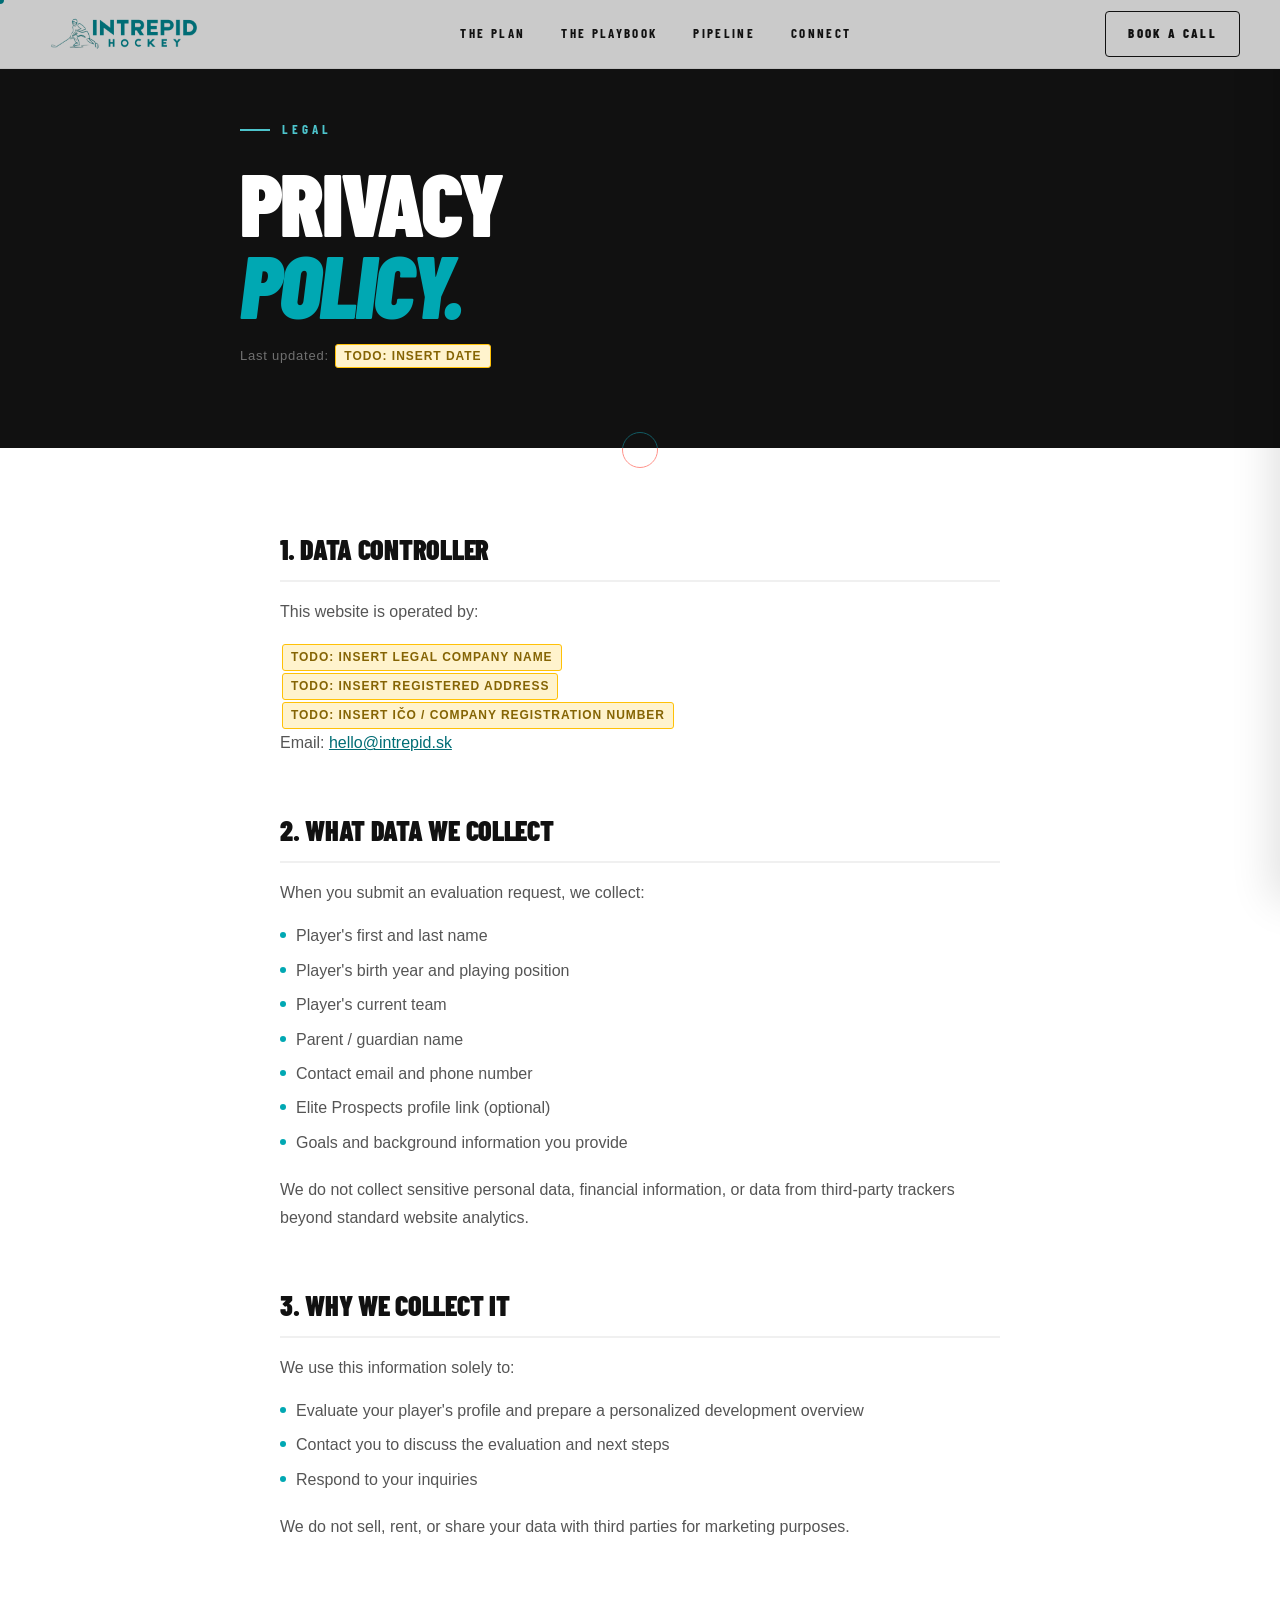
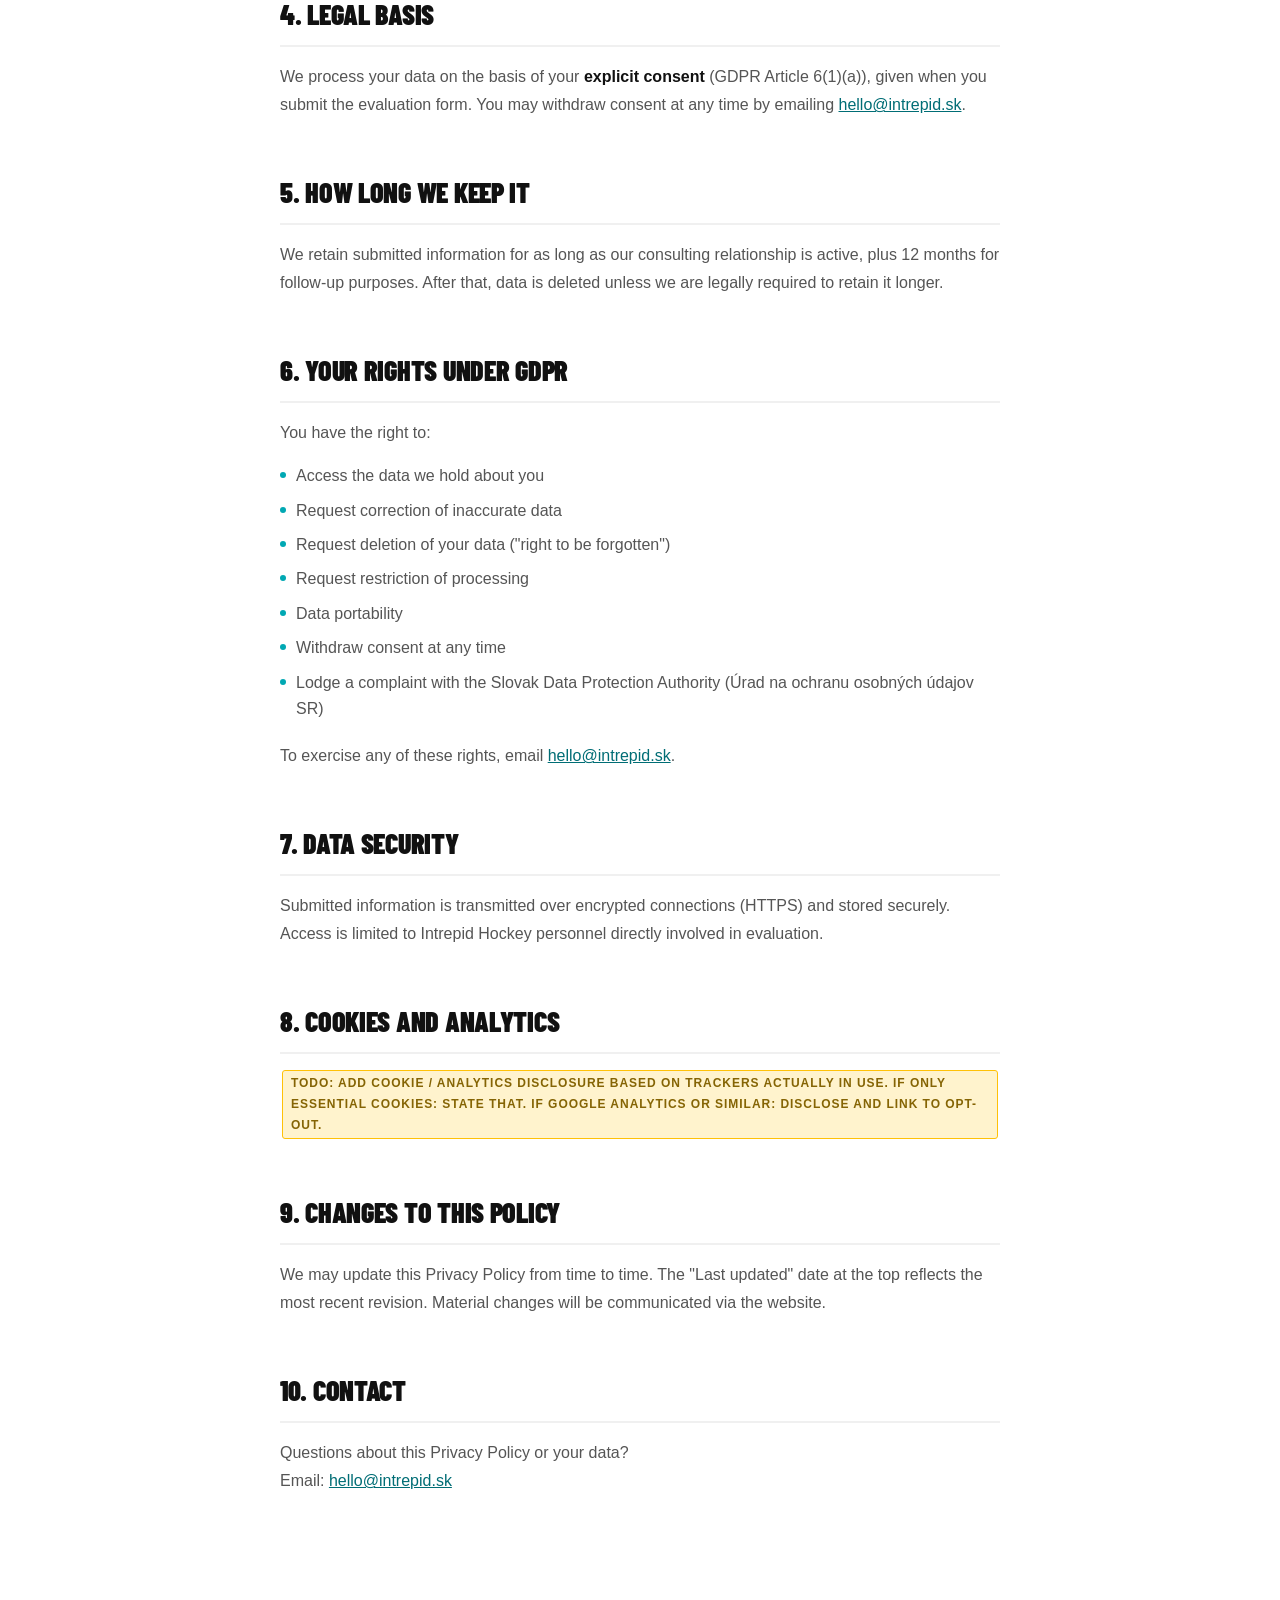
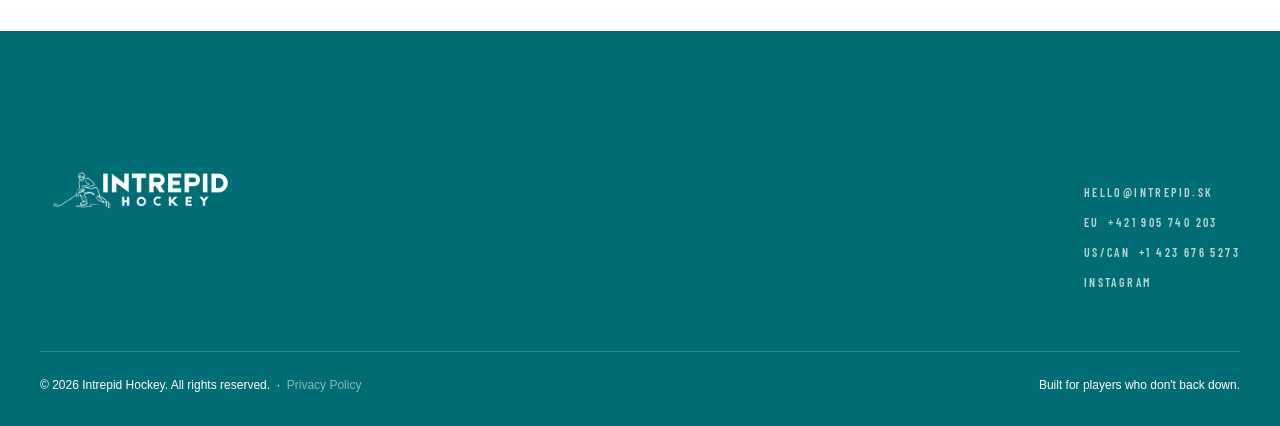
==== privacy-policy.html @ 5fa173a2 "Add Family Verdict, player cards, privacy policy, and UI polish - Add Family Verdict (family testimo" ====
<!DOCTYPE html>
<html lang="en">
<head>
  <meta charset="UTF-8">
  <meta name="viewport" content="width=device-width, initial-scale=1.0">
  <title>Privacy Policy — Intrepid Hockey</title>
  <meta name="description" content="Privacy Policy for Intrepid Hockey — how we collect, use and protect your personal data.">
  <link rel="preconnect" href="https://fonts.googleapis.com">
  <link rel="preconnect" href="https://fonts.gstatic.com" crossorigin>
  <link href="https://fonts.googleapis.com/css2?family=Barlow+Condensed:wght@300;400;500;600;700;800;900&display=swap" rel="stylesheet">
  <link rel="stylesheet" href="style.css">
  <style>
    /* ── Privacy Policy page — prose layout ──────────────────── */
    .pp-hero {
      background: var(--neutral-900);
      color: #fff;
      padding: 120px 40px 80px;
    }
    .pp-hero-inner {
      max-width: 800px;
      margin: 0 auto;
    }
    .pp-hero .section-num { color: var(--teal-300); margin-bottom: 20px; }
    .pp-hero .section-num::before { background: var(--teal-300); }
    .pp-title {
      font-family: var(--font-display);
      font-weight: 900;
      font-size: clamp(48px, 7vw, 96px);
      line-height: 0.92;
      letter-spacing: -0.03em;
      text-transform: uppercase;
      color: #fff;
    }
    .pp-title span { color: var(--teal-400); font-style: italic; }
    .pp-updated {
      margin-top: 20px;
      font-size: 13px;
      color: rgba(255,255,255,0.4);
      letter-spacing: 0.06em;
    }

    .pp-body {
      padding: 80px 40px 120px;
      background: var(--white);
    }
    .pp-body-inner {
      max-width: 720px;
      margin: 0 auto;
    }

    /* Prose styles */
    .pp-body h2 {
      font-family: var(--font-display);
      font-weight: 900;
      font-size: 28px;
      letter-spacing: -0.01em;
      text-transform: uppercase;
      color: var(--neutral-900);
      margin: 52px 0 16px;
      padding-bottom: 10px;
      border-bottom: 2px solid var(--neutral-100);
    }
    .pp-body h2:first-child { margin-top: 0; }
    .pp-body p {
      font-size: 16px;
      line-height: 1.75;
      color: var(--neutral-600);
      margin-bottom: 16px;
    }
    .pp-body ul {
      margin: 0 0 20px 0;
      padding-left: 0;
      list-style: none;
      display: flex;
      flex-direction: column;
      gap: 8px;
    }
    .pp-body li {
      display: flex;
      align-items: flex-start;
      gap: 10px;
      font-size: 16px;
      line-height: 1.65;
      color: var(--neutral-600);
    }
    .pp-body li::before {
      content: "";
      width: 6px; height: 6px;
      background: var(--teal-400);
      border-radius: 50%;
      flex-shrink: 0;
      margin-top: 9px;
    }
    .pp-body strong { color: var(--neutral-900); font-weight: 700; }
    .pp-body a { color: var(--teal-600); text-decoration: underline; }
    .pp-body a:hover { color: var(--teal-400); }
    .pp-todo {
      display: inline-block;
      background: #fff3cd;
      border: 1px solid #ffc107;
      color: #856404;
      font-size: 12px;
      font-weight: 700;
      letter-spacing: 0.08em;
      text-transform: uppercase;
      padding: 2px 8px;
      border-radius: 3px;
      margin: 0 2px;
    }

    @media (max-width: 640px) {
      .pp-hero { padding: 80px 24px 48px; }
      .pp-body { padding: 48px 24px 80px; }
    }
  </style>
</head>
<body>

  <!-- Custom cursor -->
  <div class="cursor-dot" aria-hidden="true"></div>
  <div class="cursor-ring" aria-hidden="true"></div>

  <!-- ── NAV ─────────────────────────────────────────────── -->
  <header>
    <nav class="nav" aria-label="Main navigation">
      <a href="index.html" class="nav-logo" aria-label="Intrepid Hockey — home">
        <img src="assets/logo-narrow.png" alt="Intrepid Hockey">
      </a>
      <div class="nav-links">
        <a href="index.html#services">The Plan</a>
        <a href="index.html#process">The Playbook</a>
        <a href="index.html#players">Pipeline</a>
        <a href="index.html#contact">Connect</a>
      </div>
      <div class="nav-right">
        <!-- TODO: Replace href with actual booking URL -->
        <a href="index.html#footer" class="nav-cta">Book a call</a>
        <button class="nav-hamburger" aria-label="Open navigation menu" aria-expanded="false" aria-controls="mobile-nav">
          <span></span>
          <span></span>
          <span></span>
        </button>
      </div>
    </nav>
  </header>

  <!-- Mobile drawer -->
  <div class="mobile-nav" id="mobile-nav" aria-hidden="true">
    <nav>
      <a href="index.html#services">The Plan</a>
      <a href="index.html#process">The Playbook</a>
      <a href="index.html#players">Pipeline</a>
      <a href="index.html#contact">Connect</a>
      <!-- TODO: Replace href with actual booking URL -->
      <a href="index.html#footer" class="btn btn-ghost">
        Book a call
        <svg class="arrow" width="16" height="16" viewBox="0 0 24 24" fill="none" stroke="currentColor" stroke-width="2.2" stroke-linecap="round" stroke-linejoin="round" aria-hidden="true"><line x1="5" y1="12" x2="19" y2="12"/><polyline points="13 6 19 12 13 18"/></svg>
      </a>
    </nav>
  </div>
  <div class="mobile-nav-overlay" id="mobile-nav-overlay"></div>

  <!-- ── HERO ─────────────────────────────────────────────── -->
  <section class="pp-hero">
    <div class="pp-hero-inner">
      <div class="section-num">Legal</div>
      <h1 class="pp-title">Privacy<br><span>Policy.</span></h1>
      <p class="pp-updated">
        <!-- TODO: Insert publication date -->
        Last updated: <span class="pp-todo">TODO: Insert date</span>
      </p>
    </div>
  </section>

  <!-- ── BODY ─────────────────────────────────────────────── -->
  <main class="pp-body">
    <div class="pp-body-inner">

      <h2>1. Data Controller</h2>
      <p>This website is operated by:</p>
      <p>
        <strong><span class="pp-todo">TODO: Insert legal company name</span></strong><br>
        <span class="pp-todo">TODO: Insert registered address</span><br>
        <span class="pp-todo">TODO: Insert IČO / company registration number</span><br>
        Email: <a href="mailto:hello@intrepid.sk">hello@intrepid.sk</a>
      </p>

      <h2>2. What Data We Collect</h2>
      <p>When you submit an evaluation request, we collect:</p>
      <ul>
        <li>Player's first and last name</li>
        <li>Player's birth year and playing position</li>
        <li>Player's current team</li>
        <li>Parent / guardian name</li>
        <li>Contact email and phone number</li>
        <li>Elite Prospects profile link (optional)</li>
        <li>Goals and background information you provide</li>
      </ul>
      <p>We do not collect sensitive personal data, financial information, or data from third-party trackers beyond standard website analytics.</p>

      <h2>3. Why We Collect It</h2>
      <p>We use this information solely to:</p>
      <ul>
        <li>Evaluate your player's profile and prepare a personalized development overview</li>
        <li>Contact you to discuss the evaluation and next steps</li>
        <li>Respond to your inquiries</li>
      </ul>
      <p>We do not sell, rent, or share your data with third parties for marketing purposes.</p>

      <h2>4. Legal Basis</h2>
      <p>We process your data on the basis of your <strong>explicit consent</strong> (GDPR Article 6(1)(a)), given when you submit the evaluation form. You may withdraw consent at any time by emailing <a href="mailto:hello@intrepid.sk">hello@intrepid.sk</a>.</p>

      <h2>5. How Long We Keep It</h2>
      <p>We retain submitted information for as long as our consulting relationship is active, plus 12 months for follow-up purposes. After that, data is deleted unless we are legally required to retain it longer.</p>

      <h2>6. Your Rights Under GDPR</h2>
      <p>You have the right to:</p>
      <ul>
        <li>Access the data we hold about you</li>
        <li>Request correction of inaccurate data</li>
        <li>Request deletion of your data ("right to be forgotten")</li>
        <li>Request restriction of processing</li>
        <li>Data portability</li>
        <li>Withdraw consent at any time</li>
        <li>Lodge a complaint with the Slovak Data Protection Authority (Úrad na ochranu osobných údajov SR)</li>
      </ul>
      <p>To exercise any of these rights, email <a href="mailto:hello@intrepid.sk">hello@intrepid.sk</a>.</p>

      <h2>7. Data Security</h2>
      <p>Submitted information is transmitted over encrypted connections (HTTPS) and stored securely. Access is limited to Intrepid Hockey personnel directly involved in evaluation.</p>

      <h2>8. Cookies and Analytics</h2>
      <p>
        <!-- TODO: Add cookie/analytics disclosure based on what trackers the site actually uses.
             If only essential cookies are used, state that.
             If Google Analytics or similar is used, disclose it and link to opt-out. -->
        <span class="pp-todo">TODO: Add cookie / analytics disclosure based on trackers actually in use. If only essential cookies: state that. If Google Analytics or similar: disclose and link to opt-out.</span>
      </p>

      <h2>9. Changes to This Policy</h2>
      <p>We may update this Privacy Policy from time to time. The "Last updated" date at the top reflects the most recent revision. Material changes will be communicated via the website.</p>

      <h2>10. Contact</h2>
      <p>Questions about this Privacy Policy or your data?<br>
      Email: <a href="mailto:hello@intrepid.sk">hello@intrepid.sk</a></p>

    </div>
  </main>

  <!-- ── FOOTER ───────────────────────────────────────────── -->
  <footer class="footer" id="footer">
    <div class="footer-inner">
      <div class="footer-brand">
        <img src="assets/logo-full.png" alt="Intrepid Hockey">
      </div>
      <div class="footer-meta">
        <a href="mailto:hello@intrepid.sk">hello@intrepid.sk</a>
        <a href="tel:+421905740203">EU &nbsp;+421 905 740 203</a>
        <a href="tel:+14236765273">US/CAN &nbsp;+1 423 676 5273</a>
        <a href="https://www.instagram.com/intrepidhockey/" target="_blank" rel="noopener noreferrer">Instagram</a>
      </div>
    </div>
    <div class="footer-bottom">
      <span>© 2026 Intrepid Hockey. All rights reserved. &nbsp;·&nbsp; <a href="privacy-policy.html" class="footer-privacy-link">Privacy Policy</a></span>
      <span>Built for players who don't back down.</span>
    </div>
  </footer>

  <script src="main.js"></script>
</body>
</html>
---- style.css ----
/* ============================================================
   INTREPID HOCKEY — style.css
   Design tokens · Layout · Components · Animations · Responsive
   ============================================================ */

/* ── SELF-HOSTED BARLOW ───────────────────────────────────── */
@font-face { font-family:'Barlow'; src:url('fonts/Barlow-Thin.ttf') format('truetype'); font-weight:100; font-style:normal; font-display:swap; }
@font-face { font-family:'Barlow'; src:url('fonts/Barlow-ThinItalic.ttf') format('truetype'); font-weight:100; font-style:italic; font-display:swap; }
@font-face { font-family:'Barlow'; src:url('fonts/Barlow-ExtraLight.ttf') format('truetype'); font-weight:200; font-style:normal; font-display:swap; }
@font-face { font-family:'Barlow'; src:url('fonts/Barlow-ExtraLightItalic.ttf') format('truetype'); font-weight:200; font-style:italic; font-display:swap; }
@font-face { font-family:'Barlow'; src:url('fonts/Barlow-Light.ttf') format('truetype'); font-weight:300; font-style:normal; font-display:swap; }
@font-face { font-family:'Barlow'; src:url('fonts/Barlow-LightItalic.ttf') format('truetype'); font-weight:300; font-style:italic; font-display:swap; }
@font-face { font-family:'Barlow'; src:url('fonts/Barlow-Regular.ttf') format('truetype'); font-weight:400; font-style:normal; font-display:swap; }
@font-face { font-family:'Barlow'; src:url('fonts/Barlow-Italic.ttf') format('truetype'); font-weight:400; font-style:italic; font-display:swap; }
@font-face { font-family:'Barlow'; src:url('fonts/Barlow-Medium.ttf') format('truetype'); font-weight:500; font-style:normal; font-display:swap; }
@font-face { font-family:'Barlow'; src:url('fonts/Barlow-MediumItalic.ttf') format('truetype'); font-weight:500; font-style:italic; font-display:swap; }
@font-face { font-family:'Barlow'; src:url('fonts/Barlow-SemiBold.ttf') format('truetype'); font-weight:600; font-style:normal; font-display:swap; }
@font-face { font-family:'Barlow'; src:url('fonts/Barlow-SemiBoldItalic.ttf') format('truetype'); font-weight:600; font-style:italic; font-display:swap; }
@font-face { font-family:'Barlow'; src:url('fonts/Barlow-Bold.ttf') format('truetype'); font-weight:700; font-style:normal; font-display:swap; }
@font-face { font-family:'Barlow'; src:url('fonts/Barlow-BoldItalic.ttf') format('truetype'); font-weight:700; font-style:italic; font-display:swap; }
@font-face { font-family:'Barlow'; src:url('fonts/Barlow-ExtraBold.ttf') format('truetype'); font-weight:800; font-style:normal; font-display:swap; }
@font-face { font-family:'Barlow'; src:url('fonts/Barlow-ExtraBoldItalic.ttf') format('truetype'); font-weight:800; font-style:italic; font-display:swap; }
@font-face { font-family:'Barlow'; src:url('fonts/Barlow-Black.ttf') format('truetype'); font-weight:900; font-style:normal; font-display:swap; }
@font-face { font-family:'Barlow'; src:url('fonts/Barlow-BlackItalic.ttf') format('truetype'); font-weight:900; font-style:italic; font-display:swap; }

/* ── DESIGN TOKENS ────────────────────────────────────────── */
:root {
  --teal-900: #003a3f;
  --teal-800: #004d52;
  --teal-700: #005f66;
  --teal-600: #006D75;
  --teal-500: #008a94;
  --teal-400: #00a8b3;
  --teal-300: #4dc4cc;
  --teal-200: #99dde3;
  --teal-100: #cceeee;
  --teal-50:  #e8f7f8;

  --neutral-900: #111111;
  --neutral-800: #222222;
  --neutral-700: #3a3a3a;
  --neutral-600: #555555;
  --neutral-500: #777777;
  --neutral-400: #999999;
  --neutral-300: #bbbbbb;
  --neutral-200: #dddddd;
  --neutral-100: #f0f0f0;
  --neutral-50:  #f8f8f8;
  --white:       #ffffff;

  --font-display: 'Barlow Condensed', sans-serif;
  --font-body:    'Barlow', sans-serif;

  --marquee-duration: 28s;
}

/* ── RESET ────────────────────────────────────────────────── */
*, *::before, *::after { box-sizing: border-box; margin: 0; padding: 0; }

html { scroll-behavior: smooth; }

html, body {
  background: var(--white);
  color: var(--neutral-900);
  font-family: var(--font-body);
  font-size: 16px;
  line-height: 1.5;
  overflow-x: hidden;
  -webkit-font-smoothing: antialiased;
}

body { cursor: none; }
a { color: inherit; text-decoration: none; }
button { font: inherit; cursor: none; border: none; background: none; }
img { display: block; max-width: 100%; }
ul { list-style: none; }

/* ── CUSTOM CURSOR ────────────────────────────────────────── */
.cursor-dot,
.cursor-ring {
  position: fixed;
  top: 0; left: 0;
  pointer-events: none;
  z-index: 9999;
  transform: translate(-50%, -50%);
  will-change: transform;
}
.cursor-dot {
  width: 8px; height: 8px;
  background: var(--teal-600);
  border-radius: 50%;
  transition: width .25s, height .25s, background .25s;
}
.cursor-ring {
  width: 36px; height: 36px;
  border: 1.5px solid var(--teal-600);
  border-radius: 50%;
  transition: width .35s cubic-bezier(.16,1,.3,1),
              height .35s cubic-bezier(.16,1,.3,1),
              border-color .25s, background .25s;
  mix-blend-mode: difference;
}
body.cursor-hover .cursor-ring {
  width: 70px; height: 70px;
  border-color: var(--teal-300);
  background: rgba(0,109,117,0.08);
}
body.cursor-hover .cursor-dot { width: 0; height: 0; }

@media (max-width: 720px), (pointer: coarse) {
  body { cursor: auto; }
  button { cursor: pointer; }
  .cursor-dot, .cursor-ring { display: none; }
}

/* ── NAV ──────────────────────────────────────────────────── */
.nav {
  position: fixed;
  top: 0; left: 0; right: 0;
  z-index: 200;
  display: flex;
  align-items: center;
  justify-content: space-between;
  padding: 8px 40px;
  background: rgba(255,255,255,0.78);
  -webkit-backdrop-filter: blur(14px) saturate(160%);
  backdrop-filter: blur(14px) saturate(160%);
  border-bottom: 1px solid rgba(0,0,0,0.06);
}
.nav-logo img {
  height: 52px;
  width: auto;
}
.nav-links {
  display: flex;
  gap: 36px;
  font-family: var(--font-display);
  font-weight: 700;
  font-size: 13px;
  letter-spacing: 0.18em;
  text-transform: uppercase;
}
.nav-links a {
  position: relative;
  padding: 4px 0;
  transition: color .2s;
}
.nav-links a::after {
  content: "";
  position: absolute;
  left: 0; bottom: -2px;
  width: 0; height: 2px;
  background: currentColor;
  transition: width .35s cubic-bezier(.16,1,.3,1);
}
.nav-links a:hover::after { width: 100%; }

.nav-right {
  display: flex;
  align-items: center;
  gap: 16px;
}
.nav-cta {
  font-family: var(--font-display);
  font-weight: 800;
  font-size: 13px;
  letter-spacing: 0.18em;
  text-transform: uppercase;
  padding: 12px 22px;
  border: 1.5px solid currentColor;
  border-radius: 4px;
  transition: background .25s, color .25s;
}
.nav-cta:hover { background: var(--neutral-900); color: #fff; border-color: var(--neutral-900); }

/* ── HAMBURGER ────────────────────────────────────────────── */
.nav-hamburger {
  display: none;
  flex-direction: column;
  justify-content: center;
  gap: 5px;
  width: 40px;
  height: 40px;
  padding: 8px;
  background: none;
  border: none;
  cursor: pointer;
  z-index: 201;
}
.nav-hamburger span {
  display: block;
  width: 100%;
  height: 2px;
  background: var(--neutral-900);
  border-radius: 2px;
  transition: transform .35s cubic-bezier(.16,1,.3,1), opacity .25s;
  transform-origin: center;
}
.nav-hamburger.open span:nth-child(1) { transform: translateY(7px) rotate(45deg); }
.nav-hamburger.open span:nth-child(2) { opacity: 0; transform: scaleX(0); }
.nav-hamburger.open span:nth-child(3) { transform: translateY(-7px) rotate(-45deg); }

/* ── MOBILE DRAWER ────────────────────────────────────────── */
.mobile-nav {
  position: fixed;
  top: 0; right: 0;
  width: min(320px, 85vw);
  height: 100dvh;
  background: var(--white);
  z-index: 199;
  display: flex;
  align-items: center;
  padding: 80px 40px 40px;
  transform: translateX(100%);
  transition: transform .45s cubic-bezier(.16,1,.3,1);
  box-shadow: -8px 0 40px rgba(0,0,0,0.12);
}
.mobile-nav.open { transform: translateX(0); }
.mobile-nav nav {
  display: flex;
  flex-direction: column;
  gap: 0;
  width: 100%;
}
.mobile-nav nav a {
  font-family: var(--font-display);
  font-weight: 800;
  font-size: 26px;
  letter-spacing: 0.04em;
  text-transform: uppercase;
  color: var(--neutral-900);
  padding: 16px 0;
  border-bottom: 1px solid var(--neutral-100);
  display: block;
  transition: color .2s, padding-left .3s cubic-bezier(.16,1,.3,1);
}
.mobile-nav nav a:hover { color: var(--teal-600); padding-left: 8px; }
.mobile-nav nav a.btn {
  margin-top: 28px;
  border-bottom: none;
  font-size: 14px;
  letter-spacing: 0.16em;
  padding: 18px 32px;
  justify-content: center;
}

.mobile-nav-overlay {
  position: fixed;
  inset: 0;
  background: rgba(0,0,0,0.45);
  z-index: 198;
  opacity: 0;
  pointer-events: none;
  transition: opacity .4s;
  -webkit-backdrop-filter: blur(4px);
  backdrop-filter: blur(4px);
}
.mobile-nav-overlay.open { opacity: 1; pointer-events: all; }

@media (max-width: 880px) {
  .nav-links, .nav-cta { display: none; }
  .nav-hamburger { display: flex; }
  .nav { padding: 8px 20px; }
}

/* ── HERO ─────────────────────────────────────────────────── */
.hero {
  position: relative;
  background: var(--white);
  overflow: hidden;
  display: flex;
  align-items: flex-start;
  padding: 90px 40px 120px;
}
.hero-bg-grid {
  position: absolute;
  inset: 0;
  background-image:
    linear-gradient(to right,  rgba(0,109,117,0.06) 1px, transparent 1px),
    linear-gradient(to bottom, rgba(0,109,117,0.06) 1px, transparent 1px);
  background-size: 80px 80px;
  pointer-events: none;
  mask-image: radial-gradient(ellipse 80% 60% at center, #000 30%, transparent 80%);
  -webkit-mask-image: radial-gradient(ellipse 80% 60% at center, #000 30%, transparent 80%);
}
.hero-rink {
  position: absolute;
  inset: 0;
  pointer-events: none;
  opacity: 0.5;
}
.hero-inner {
  position: relative;
  z-index: 2;
  max-width: 1400px;
  margin: 0 auto;
  width: 100%;
  display: flex;
  flex-direction: column;
  gap: 24px;
}
.hero-main-row {
  display: flex;
  align-items: flex-end;
  gap: 40px;
}
.hero-text {
  flex: 1;
  min-width: 0;
}
.hero-eyebrow {
  font-family: var(--font-display);
  font-weight: 700;
  font-size: 13px;
  letter-spacing: 0.3em;
  text-transform: uppercase;
  color: var(--teal-600);
  display: flex;
  align-items: center;
  gap: 14px;
}
.hero-eyebrow::before {
  content: "";
  width: 60px; height: 1.5px;
  background: var(--teal-600);
  flex-shrink: 0;
}

/* ── MANIFESTO HEADLINE ───────────────────────────────────── */
.hero-title {
  font-family: var(--font-display);
  font-weight: 900;
  text-transform: uppercase;
  color: var(--neutral-900);
  margin-top: 8px;
}
.hero-title .word {
  display: inline-block;
  overflow: visible;
  vertical-align: top;
}
.hero-title .word > span {
  display: inline-block;
  padding: 0.06em 0.04em 0.16em;
  transform: translateY(110%);
  animation: rise 1.1s cubic-bezier(.16,1,.3,1) forwards;
  white-space: nowrap;
}
.hero-title .accent {
  color: var(--teal-600);
  font-style: italic;
}
.hero-title .stroke {
  -webkit-text-stroke: 2px var(--neutral-900);
  color: transparent;
}

@keyframes rise { to { transform: translateY(0); } }
@keyframes fadeIn { from { opacity: 0; } to { opacity: 1; } }

.word-static > span {
  transform: translateY(0);
  animation: none;
  padding: 0.06em 0.04em 0.16em;
}

.mf-row-1 .mf-line {
  align-items: flex-end;
}

.mf-row-1 .mf-swap {
  display: inline-flex;
  align-items: flex-end;
}

.hero-manifesto {
  display: flex;
  flex-direction: column;
  font-size: clamp(40px, 7.6vw, 124px);
  line-height: 1;
  margin-top: 24px;
  width: 100%;
}

.hero-manifesto .mf-row {
  display: flex;
  align-items: center;
  gap: clamp(12px, 1.6vw, 30px);
  padding: 6px 0;
  border-bottom: 1px solid rgba(0,0,0,0.07);
  transition: padding-left .5s cubic-bezier(.16,1,.3,1);
  overflow: visible;
}
.hero-manifesto .mf-row:last-child { border-bottom: none; }
.hero-manifesto .mf-row:hover { padding-left: 14px; }

.hero-manifesto .mf-tag {
  font-family: var(--font-display);
  font-weight: 700;
  font-size: clamp(10px, 0.9vw, 14px);
  letter-spacing: 0.3em;
  color: var(--teal-600);
  flex-shrink: 0;
  width: clamp(26px, 3vw, 44px);
  align-self: center;
}
.hero-manifesto .mf-line {
  display: inline-flex;
  flex-wrap: nowrap;
  align-items: center;
  gap: 0.42em;
  white-space: nowrap;
}
.hero-manifesto .mf-dot { color: var(--teal-600); margin-left: -0.02em; }

/* Row 2 — italic + outlined */
.hero-manifesto .mf-row-2 .mf-line { color: var(--teal-600); font-style: italic; }
.hero-manifesto .mf-row-2 .word:not(.stroke) > span { color: var(--teal-600); }

.hero-manifesto .mf-arrow {
  display: inline-flex;
  align-items: center;
  width: clamp(60px, 8vw, 130px);
  height: 1em;
  margin: 0 0.05em;
  color: var(--teal-600);
}
.hero-manifesto .mf-arrow svg { width: 100%; height: auto; overflow: visible; }
.hero-manifesto .mf-arrow svg path,
.hero-manifesto .mf-arrow svg polyline {
  stroke-dasharray: 260;
  stroke-dashoffset: 260;
  animation: drawPath 1.4s cubic-bezier(.8,0,.2,1) 0.6s forwards;
}
@keyframes drawPath { to { stroke-dashoffset: 0; } }

/* Row 1 — OLD → RULES swap */
.hero-manifesto .mf-swap {
  position: relative;
  display: inline-block;
  white-space: nowrap;
}
.hero-manifesto .mf-swap-old {
  position: absolute;
  left: 0; top: 0;
  color: var(--neutral-300);
  font-style: italic;
  display: inline-block;
  animation: swapOut 1.1s cubic-bezier(.7,0,.3,1) 0.5s forwards;
  pointer-events: none;
  z-index: 2;
}
.hero-manifesto .mf-swap-old::after {
  content: "";
  position: absolute;
  left: -3%; right: -3%; top: 50%;
  height: 0.09em;
  background: var(--teal-600);
  transform: scaleX(0);
  transform-origin: left center;
  animation: strikeIn 0.5s cubic-bezier(.7,0,.3,1) 0.45s forwards;
}
@keyframes strikeIn { to { transform: scaleX(1); } }
@keyframes swapOut {
  0%   { opacity: 1; transform: translateY(0); }
  55%  { opacity: 1; transform: translateY(0); }
  100% { opacity: 0; transform: translateY(-30%); }
}

/* Row 3 — target rings */
.hero-manifesto .mf-target {
  position: relative;
  display: inline-block;
  isolation: isolate;
}
.hero-manifesto .mf-target > .word { position: relative; z-index: 2; }
.hero-manifesto .mf-target-ring {
  position: absolute;
  left: 50%; top: 52%;
  transform: translate(-50%, -50%);
  pointer-events: none;
  width: 0; height: 0;
  z-index: 1;
}
.hero-manifesto .mf-target-ring .r {
  position: absolute;
  border-radius: 50%;
  border: 2px solid var(--teal-500);
  left: 0; top: 0;
  transform: translate(-50%, -50%);
  opacity: 0;
  animation: ringPulse 2.8s cubic-bezier(.16,1,.3,1) infinite;
}
.r1 { width: 1.1em; height: 1.1em; animation-delay: 1.2s;  }
.r2 { width: 1.6em; height: 1.6em; animation-delay: 1.55s; }
.r3 { width: 2.1em; height: 2.1em; animation-delay: 1.9s;  }
@keyframes ringPulse {
  0%   { opacity: 0; transform: translate(-50%,-50%) scale(0.4); }
  18%  { opacity: 0.5; }
  70%  { opacity: 0.05; }
  100% { opacity: 0; transform: translate(-50%,-50%) scale(1.1); }
}

/* Hero bottom row */
.hero-subline {
  display: flex;
  align-items: flex-end;
  justify-content: space-between;
  gap: 40px;
  margin-top: 40px;
  flex-wrap: wrap;
}
.hero-tag {
  max-width: 480px;
  font-size: 17px;
  line-height: 1.55;
  color: var(--neutral-700);
}
.hero-tag strong { color: var(--neutral-900); font-weight: 600; }
.hero-tag .accent { color: var(--teal-600); font-weight: 600; }
.hero-actions { display: flex; align-items: center; gap: 32px; flex-wrap: wrap; }

/* Hero scroll-anchor links — wayfinding, not conversion CTAs */
.hero-scroll-link {
  display: inline-flex;
  align-items: center;
  gap: 8px;
  font-family: var(--font-display);
  font-weight: 800;
  font-size: 14px;
  letter-spacing: 0.16em;
  text-transform: uppercase;
  color: var(--neutral-700);
  text-decoration: none;
  position: relative;
  padding-bottom: 3px;
}
.hero-scroll-link::after {
  content: "";
  position: absolute;
  left: 0; bottom: 0;
  width: 100%; height: 2px;
  background: var(--teal-600);
  transform: scaleX(0);
  transform-origin: left;
  transition: transform 200ms ease-out;
}
.hero-scroll-link:hover { color: var(--neutral-900); }
.hero-scroll-link:hover::after { transform: scaleX(1); }
.hero-scroll-link svg { flex-shrink: 0; transition: transform 300ms ease; }
.hero-scroll-link:hover svg { transform: translateY(3px); }

/* ── BUTTONS ──────────────────────────────────────────────── */
.btn {
  font-family: var(--font-display);
  font-weight: 800;
  font-size: 14px;
  letter-spacing: 0.16em;
  text-transform: uppercase;
  padding: 18px 32px;
  border-radius: 4px;
  display: inline-flex;
  align-items: center;
  gap: 12px;
  position: relative;
  overflow: hidden;
  transition: transform .25s cubic-bezier(.16,1,.3,1);
}
.btn-primary { background: var(--teal-600); color: #fff; border: none; }
.btn-primary::before {
  content: "";
  position: absolute; inset: 0;
  background: var(--neutral-900);
  transform: translateY(101%);
  transition: transform .45s cubic-bezier(.7,0,.3,1);
  z-index: 0;
}
.btn-primary:hover::before { transform: translateY(0); }
.btn-primary > * { position: relative; z-index: 1; }
.btn-ghost {
  background: transparent;
  color: var(--neutral-900);
  border: 1.5px solid var(--neutral-300);
}
.btn-ghost:hover { border-color: var(--neutral-900); }
.btn .arrow { width: 16px; height: 16px; transition: transform .35s cubic-bezier(.16,1,.3,1); flex-shrink: 0; }
.btn:hover .arrow { transform: translateX(4px); }

/* Hero player illustration */
.hero-player {
  flex-shrink: 0;
  width: 44%;
  pointer-events: none;
  filter: drop-shadow(0 30px 60px rgba(0,109,117,0.15));
}
.hero-player img { width: 100%; display: block; }

/* Floating pills */
.hero-floats { position: absolute; inset: 0; pointer-events: none; z-index: 1; }
.hero-float {
  position: absolute;
  font-family: var(--font-display);
  font-weight: 700;
  font-size: 11px;
  letter-spacing: 0.2em;
  text-transform: uppercase;
  color: var(--teal-600);
  background: var(--white);
  padding: 8px 14px;
  border: 1px solid var(--teal-200);
  border-radius: 999px;
  display: flex;
  align-items: center;
  gap: 8px;
  box-shadow: 0 4px 12px rgba(0,109,117,0.12);
  animation: bob 4s ease-in-out infinite;
}
.hero-float .dot {
  width: 6px; height: 6px;
  background: var(--teal-500);
  border-radius: 50%;
  animation: pulse 1.6s ease-in-out infinite;
}
.float-1 { top: 16%;    right: 16%; animation-delay: 0s;   }
.float-2 { top: 46%;    right: 38%; animation-delay: 1.2s; }
.float-3 { bottom: 16%; right: 5%;  animation-delay: 2.1s; }
@keyframes pulse { 0%,100% { transform:scale(1); opacity:1; } 50% { transform:scale(1.6); opacity:0.5; } }
@keyframes bob   { 0%,100% { transform:translateY(0); }       50% { transform:translateY(-10px); } }

/* Scroll indicator */
.hero-scroll {
  position: absolute;
  bottom: 28px; left: 50%;
  transform: translateX(-50%);
  display: flex;
  flex-direction: column;
  align-items: center;
  gap: 8px;
  font-family: var(--font-display);
  font-weight: 600;
  font-size: 11px;
  letter-spacing: 0.3em;
  text-transform: uppercase;
  color: var(--neutral-500);
  z-index: 3;
}
.hero-scroll-line {
  width: 1px; height: 60px;
  background: linear-gradient(to bottom, var(--neutral-300), transparent);
  position: relative;
  overflow: hidden;
}
.hero-scroll-line::after {
  content: "";
  position: absolute;
  top: -30px; left: 0; right: 0;
  height: 30px;
  background: linear-gradient(to bottom, transparent, var(--teal-600));
  animation: scrollDown 2.5s ease-in-out infinite;
}
@keyframes scrollDown { 0% { top:-30px; } 100% { top:60px; } }

/* ── HERO RESPONSIVE ──────────────────────────────────────── */
@media (max-width: 880px) {
  .hero { padding: 84px 20px 120px; }
  .hero-main-row { flex-direction: column; }
  .hero-player {
    position: absolute;
    top: 40px; right: -8%;
    width: 92%; max-width: none;
    opacity: 0.1;
    z-index: 0;
    align-self: unset;
    filter: none;
  }
  .hero-text { position: relative; z-index: 1; }
  .hero-scroll { display: none; }
  .hero-floats { opacity: 0; pointer-events: none; }
}
@media (max-width: 540px) {
  .hero-manifesto { font-size: clamp(34px, 10vw, 54px); }
  .hero-subline { flex-direction: column; align-items: flex-start; }
}

/* ── MARQUEE ──────────────────────────────────────────────── */
.marquee {
  background: var(--neutral-900);
  color: #fff;
  padding: 30px 0;
  overflow: hidden;
  border-top: 1px solid var(--neutral-800);
  border-bottom: 1px solid var(--neutral-800);
}
.marquee-track {
  display: flex;
  gap: 60px;
  animation: marquee var(--marquee-duration) linear infinite;
  white-space: nowrap;
  width: max-content;
  font-family: var(--font-display);
  font-weight: 900;
  font-size: clamp(36px, 5vw, 64px);
  letter-spacing: -0.02em;
  text-transform: uppercase;
}
.marquee-item { display: flex; align-items: center; gap: 60px; }
.marquee-item .dot { width: 18px; height: 18px; border-radius: 50%; background: var(--teal-400); flex-shrink: 0; }
.marquee-item .outline { -webkit-text-stroke: 2px #fff; color: transparent; }
@keyframes marquee { to { transform: translateX(-50%); } }

/* ── SECTION SHARED ───────────────────────────────────────── */
.section-head {
  display: flex;
  justify-content: space-between;
  align-items: flex-end;
  max-width: 1400px;
  margin: 0 auto 60px;
  gap: 40px;
  flex-wrap: wrap;
}
.section-num {
  font-family: var(--font-display);
  font-weight: 700;
  font-size: 13px;
  letter-spacing: 0.3em;
  color: var(--teal-600);
  display: flex;
  align-items: center;
  gap: 12px;
  text-transform: uppercase;
  margin-bottom: 18px;
}
.section-num::before {
  content: "";
  width: 30px; height: 1.5px;
  background: var(--teal-600);
  flex-shrink: 0;
}
.section-title {
  font-family: var(--font-display);
  font-weight: 900;
  font-size: clamp(48px, 7vw, 110px);
  line-height: 0.9;
  letter-spacing: -0.025em;
  text-transform: uppercase;
}
.section-title .accent { color: var(--teal-600); font-style: italic; }
.section-tag { max-width: 360px; font-size: 16px; line-height: 1.55; color: var(--neutral-600); }

/* ── SERVICES ─────────────────────────────────────────────── */
.services { padding: 120px 40px; background: var(--white); }

.svc-grid {
  max-width: 1400px;
  margin: 0 auto;
  display: grid;
  grid-template-columns: repeat(3, 1fr);
  border-top: 1px solid var(--neutral-200);
}
.svc {
  position: relative;
  padding: 48px 36px 200px;
  border-right: 1px solid var(--neutral-200);
  border-bottom: 1px solid var(--neutral-200);
  overflow: hidden;
  background: var(--white);
  transition: background .5s;
  min-height: 540px;
  display: flex;
  flex-direction: column;
  justify-content: space-between;
}
.svc:last-child { border-right: none; }
.svc-num { font-family:var(--font-display); font-weight:700; font-size:13px; letter-spacing:0.25em; color:var(--teal-600); text-transform:uppercase; transition:color .4s; }
.svc-title { font-family:var(--font-display); font-weight:900; font-size:56px; letter-spacing:-0.02em; text-transform:uppercase; line-height:0.95; margin-top:16px; transition:color .4s; }
.svc-desc { font-size:15px; line-height:1.55; color:var(--neutral-600); max-width:320px; margin-top:18px; transition:color .4s; }
.svc-arrow {
  position: absolute;
  bottom: 32px; right: 32px;
  width: 56px; height: 56px;
  border: 1.5px solid var(--neutral-300);
  border-radius: 50%;
  display: flex; align-items: center; justify-content: center;
  transition: border-color .4s, transform .4s;
  z-index: 3;
}
.svc-img {
  position: absolute; right: -10%; bottom: -10%; width: 90%;
  opacity: 0.08;
  transition: opacity .6s cubic-bezier(.16,1,.3,1), transform .6s cubic-bezier(.16,1,.3,1);
  pointer-events: none;
}
.svc-img-plan {
  right: 0; bottom: -6%; width: 88%;
  transform: rotate(-8deg);
  transform-origin: bottom right;
}
.svc-img-icetime {
  right: 8%; bottom: 0%; width: 80%;
  opacity: 0;
  filter: invert(1);
  transform: rotate(3deg);
  transform-origin: bottom right;
}
.svc-img-roster {
  left: 50%; right: auto; bottom: -5%;
  transform: translateX(-50%) translateY(8px);
  transform-origin: bottom center;
  width: 70%;
}
.svc:hover { background: var(--teal-600); }
.svc:hover .svc-num { color: var(--teal-200); }
.svc:hover .svc-title, .svc:hover .svc-desc { color: #fff; }
.svc:hover .svc-arrow { border-color: #fff; transform: rotate(-45deg); }
.svc:hover .svc-img { opacity: 0.3; }
.svc:hover .svc-img-plan { transform: rotate(-5deg); }
.svc:hover .svc-img-icetime { transform: rotate(2deg); }
.svc:hover .svc-img-roster { transform: translateX(-50%) translateY(0); }

@media (max-width: 980px) {
  .services { padding: 80px 20px; }
  .svc-grid { grid-template-columns: 1fr; }
  .svc { border-right: none; padding: 40px 28px 160px; min-height: 460px; }
  .services .section-title .accent { white-space: nowrap; }
}

/* ── PROCESS ──────────────────────────────────────────────── */
.process {
  padding: 140px 40px;
  background: var(--neutral-900);
  color: #fff;
  overflow: hidden;
}
.process .section-num { color: var(--teal-300); }
.process .section-num::before { background: var(--teal-300); }
.process .section-title { color: #fff; }
.process .section-title .accent { color: var(--teal-400); }
.process .section-tag { color: var(--neutral-300); }

.process-stage {
  max-width: 1400px;
  margin: 0 auto;
  display: grid;
  grid-template-columns: 280px 1fr;
  gap: 60px;
}

/* ── Tab list with vertical progress rail ── */
.process-stage-tabs {
  position: relative;
  display: flex;
  flex-direction: column;
  border-top: 1px solid var(--neutral-700);
  padding-left: 20px; /* space for rail */
}
/* Rail track */
.process-stage-tabs::before {
  content: "";
  position: absolute;
  left: 0; top: 0; bottom: 0;
  width: 2px;
  background: rgba(77, 196, 204, 0.12); /* teal-300 @ ~12% */
}
/* Rail fill — driven by --rail-fill custom property */
.process-stage-tabs::after {
  content: "";
  position: absolute;
  left: 0; top: 0;
  width: 2px;
  height: var(--rail-fill, 25%);
  background: var(--teal-300);
  transition: height 400ms ease-in-out;
}

/* ── Individual tab ── */
.process-tab {
  position: relative;
  display: flex;
  align-items: center;
  justify-content: space-between;
  padding: 22px 0;
  border: none;
  border-bottom: 1px solid var(--neutral-700);
  border-left: 2px solid transparent;
  background: none;
  font-family: var(--font-display);
  font-weight: 800;
  font-size: 22px;
  letter-spacing: 0.04em;
  text-transform: uppercase;
  color: var(--neutral-400);
  text-align: left;
  width: 100%;
  cursor: pointer;
  transition: color 150ms ease-out, border-left-color 200ms ease-out;
  margin-left: -20px; /* pull left edge back flush with rail */
  padding-left: 18px; /* indent text away from border */
}
/* Teal underline grows left→right on inactive hover */
.process-tab::after {
  content: "";
  position: absolute;
  left: 18px; bottom: 0;
  right: 0; height: 2px;
  background: var(--teal-300);
  transform: scaleX(0);
  transform-origin: left;
  transition: transform 200ms ease-out;
}
.process-tab:not(.active):hover::after { transform: scaleX(1); }
.process-tab:not(.active):hover       { color: #fff; }
.process-tab:not(.active):hover .num  { color: var(--teal-300); transition: color 150ms ease-out; }

/* Active state */
.process-tab.active                   { color: #fff; border-left-color: var(--teal-300); }
.process-tab.active .num              { color: var(--teal-300); }

/* Step number */
.process-tab .num {
  font-size: 13px;
  letter-spacing: 0.25em;
  color: var(--neutral-500);
  flex-shrink: 0;
  transition: color 150ms ease-out;
}

/* Keyboard focus ring — only for keyboard, not mouse */
.process-tab:focus         { outline: none; }
.process-tab:focus-visible {
  outline: 2px solid var(--teal-300);
  outline-offset: 2px;
}

/* ── Panel card ── */
.process-panel {
  position: relative;
  border: 1px solid var(--neutral-700);
  border-radius: 8px;
  background: linear-gradient(180deg, var(--neutral-800), var(--neutral-900));
  padding: 56px;
  min-height: 480px;
  overflow: hidden;
}
.process-panel.hidden { display: none; }

/* Content cross-fade animations */
@keyframes panelFadeOut {
  from { opacity: 1; }
  to   { opacity: 0; }
}
@keyframes panelFadeIn {
  from { opacity: 0; }
  to   { opacity: 1; }
}
.process-panel.panel-fade-out { animation: panelFadeOut 150ms ease forwards; }
.process-panel.panel-fade-in  { animation: panelFadeIn  200ms ease forwards; }

.process-panel-num {
  font-family: var(--font-display);
  font-weight: 900;
  font-size: 280px;
  line-height: 0.8;
  position: absolute;
  right: -20px; top: -40px;
  -webkit-text-stroke: 1.5px var(--neutral-700);
  color: transparent;
  letter-spacing: -0.05em;
  pointer-events: none;
}
.process-panel-title {
  font-family: var(--font-display);
  font-weight: 900;
  font-size: 64px;
  line-height: 0.95;
  letter-spacing: -0.02em;
  text-transform: uppercase;
  margin-bottom: 24px;
  position: relative;
  z-index: 2;
}
.process-panel-title .accent { color: var(--teal-300); font-style: italic; }
.process-panel-desc {
  max-width: 460px;
  font-size: 17px;
  line-height: 1.6;
  color: var(--neutral-300);
  position: relative;
  z-index: 2;
}
.process-panel-list {
  margin-top: 32px;
  display: flex;
  flex-direction: column;
  gap: 10px;
  position: relative;
  z-index: 2;
}
.process-panel-list li {
  display: flex;
  align-items: center;
  gap: 12px;
  font-family: var(--font-display);
  font-weight: 600;
  font-size: 14px;
  letter-spacing: 0.18em;
  text-transform: uppercase;
  color: var(--neutral-300);
}
.process-panel-list li::before {
  content: "";
  width: 8px; height: 8px;
  background: var(--teal-300);
  flex-shrink: 0;
}
/* Decorative icon — bumped from 0.12 to 0.42 for legibility */
.process-panel-img {
  position: absolute;
  top: -4%; right: -6%;
  width: 31%;
  opacity: 0.42;
  pointer-events: none;
  color: var(--teal-600);
  overflow: visible;
  stroke-width: 1.5;
}

/* ── Responsive: tablet stacks tabs above panel ── */
@media (max-width: 980px) {
  .process { padding: 80px 20px; }
  .process-stage { grid-template-columns: 1fr; gap: 24px; }
  .process-panel { padding: 32px; min-height: 360px; }
  .process-panel-title { font-size: 44px; }
  .process-panel-num { font-size: 160px; right: -10px; top: -20px; }
  .process-tab { font-size: 18px; padding: 18px 0; }
}

/* ── Mobile accordion (≤768px) — hides desktop tabs, shows accordion ── */
.process-accordion { display: none; }

@media (max-width: 768px) {
  .process-stage    { display: none; }
  .process-accordion {
    display: flex;
    flex-direction: column;
    max-width: 900px;
    margin: 32px auto 0;
  }
}

.acc-item { border-top: 1px solid var(--neutral-700); }
.acc-item:last-child { border-bottom: 1px solid var(--neutral-700); }

.acc-head {
  display: flex;
  align-items: center;
  gap: 12px;
  width: 100%;
  padding: 20px 0;
  background: none;
  border: none;
  color: var(--neutral-500);
  cursor: pointer;
  font-family: var(--font-display);
  font-weight: 800;
  font-size: 20px;
  text-transform: uppercase;
  letter-spacing: 0.04em;
  transition: color 200ms ease;
}
.acc-head:hover,
.acc-head[aria-expanded="true"] { color: #fff; }

.acc-num {
  font-size: 13px;
  letter-spacing: 0.25em;
  color: var(--neutral-500);
  flex-shrink: 0;
  transition: color 200ms ease;
}
.acc-head[aria-expanded="true"] .acc-num { color: var(--teal-300); }

.acc-label { flex: 1; text-align: left; }

.acc-chevron {
  width: 20px; height: 20px;
  flex-shrink: 0;
  color: var(--neutral-500);
  transition: transform 300ms ease, color 200ms ease;
}
.acc-head[aria-expanded="true"] .acc-chevron {
  transform: rotate(180deg);
  color: var(--teal-300);
}

.acc-body {
  overflow: hidden;
  max-height: 0;
  transition: max-height 300ms ease-in-out;
}
.acc-content { padding: 4px 0 32px; }
.acc-content .process-panel-img {
  position: static;
  width: 56px;
  height: auto;
  opacity: 0.42;
  display: block;
  margin-bottom: 20px;
  color: var(--teal-300);
}
.acc-content .process-panel-num  { display: none; }
.acc-content .process-panel-title { font-size: 38px; }

/* ── HONEST PATH ──────────────────────────────────────────── */
.honest-path {
  padding: 120px 40px;
  background: #00a8b3;
}
.honest-path-inner {
  max-width: 900px;
  margin: 0 auto;
}
.honest-path-eyebrow {
  font-family: var(--font-display);
  font-weight: 700;
  font-size: 12px;
  letter-spacing: 0.26em;
  text-transform: uppercase;
  color: rgba(255,255,255,0.55);
  margin-bottom: 28px;
  display: flex;
  align-items: center;
  gap: 12px;
}
.honest-path-eyebrow::before {
  content: "";
  display: block;
  width: 36px;
  height: 2px;
  background: rgba(255,255,255,0.4);
  flex-shrink: 0;
}
.honest-path-heading {
  font-family: var(--font-display);
  font-weight: 900;
  font-size: clamp(44px, 6.5vw, 88px);
  line-height: 1;
  letter-spacing: -0.03em;
  text-transform: uppercase;
  color: var(--white);
  margin-bottom: 44px;
}
.honest-path-accent {
  color: var(--neutral-900);
  font-style: italic;
}
.honest-path-body {
  font-size: clamp(16px, 1.6vw, 19px);
  line-height: 1.8;
  color: rgba(255,255,255,0.78);
  max-width: 720px;
}
.honest-path-body strong {
  color: var(--white);
  font-weight: 700;
}
.honest-path-body em {
  font-style: italic;
  color: var(--white);
}

@media (max-width: 880px) {
  .honest-path { padding: 80px 20px; }
  .honest-path-heading { margin-bottom: 32px; }
}

/* ── PLAYERS ──────────────────────────────────────────────── */
.players { padding: 140px 40px; background: var(--neutral-50); overflow: hidden; }

.players-grid {
  max-width: 1400px;
  margin: 0 auto;
  display: grid;
  grid-template-columns: repeat(4, 1fr);
  gap: 16px;
}

/* ── Player card ── */
.pcard {
  aspect-ratio: 1 / 1;
  position: relative;
  border-radius: 8px;
  overflow: hidden;
  cursor: pointer;
}

/* Photo fills the square */
.pcard-photo {
  position: absolute;
  inset: 0;
}
.pcard-photo-inner {
  position: absolute; inset: 0;
  background-size: cover;
  background-position: center top;
  transition: transform 0.6s cubic-bezier(.16,1,.3,1);
}
.pcard:hover .pcard-photo-inner { transform: scale(1.05); }
.pcard-photo-placeholder {
  display: flex;
  align-items: center;
  justify-content: center;
  background: linear-gradient(160deg, var(--neutral-200) 0%, var(--neutral-300) 100%);
  color: var(--neutral-400);
  width: 100%; height: 100%;
}
.pcard-placeholder-icon { width: 56px; height: 56px; }

/* Default: name over bottom gradient */
.pcard-label {
  position: absolute;
  inset: 0;
  display: flex;
  flex-direction: column;
  justify-content: flex-end;
  padding: 16px;
  background: linear-gradient(to top, rgba(0,0,0,0.78) 0%, transparent 55%);
  z-index: 2;
  transition: opacity 0.3s;
}
.pcard:hover .pcard-label { opacity: 0; pointer-events: none; }
.pcard-label .pcard-name {
  color: #fff;
  font-size: 16px;
}

/* Hover: details panel slides up from bottom */
.pcard-body {
  position: absolute;
  inset: 0;
  background: rgba(0, 18, 28, 0.93);
  display: flex;
  flex-direction: column;
  justify-content: flex-end;
  padding: 18px;
  gap: 8px;
  transform: translateY(100%);
  transition: transform 0.45s cubic-bezier(.16,1,.3,1);
  z-index: 3;
}
.pcard:hover .pcard-body { transform: translateY(0); }

/* Shared name style */
.pcard-name {
  font-family: var(--font-display);
  font-weight: 900;
  font-size: 16px;
  letter-spacing: -0.01em;
  text-transform: uppercase;
  line-height: 1.1;
  color: #fff;
}
.pcard-body .pcard-name { margin-bottom: 2px; }

.pcard-specs {
  font-family: var(--font-display);
  font-weight: 600;
  font-size: 10px;
  letter-spacing: 0.2em;
  text-transform: uppercase;
  color: var(--teal-300);
}
.pcard-path {
  display: flex;
  flex-wrap: wrap;
  align-items: center;
  gap: 4px;
  font-size: 11px;
  color: rgba(255,255,255,0.6);
  line-height: 1.5;
  padding-top: 8px;
  border-top: 1px solid rgba(255,255,255,0.12);
}
.path-arrow {
  color: var(--teal-400);
  font-size: 10px;
  flex-shrink: 0;
}
.path-final {
  display: inline-flex;
  align-items: center;
  gap: 4px;
}
.path-current {
  font-weight: 600;
  color: #fff;
}
.pcard-ep {
  display: inline-flex;
  align-items: center;
  gap: 6px;
  margin-top: 6px;
  padding: 8px 14px;
  background: var(--teal-600);
  color: #fff;
  font-family: var(--font-display);
  font-weight: 700;
  font-size: 10px;
  letter-spacing: 0.16em;
  text-transform: uppercase;
  text-decoration: none;
  border-radius: 4px;
  align-self: flex-start;
  transition: background .25s;
}
.pcard-ep:hover { background: var(--teal-400); }
.pcard-ep svg { width: 12px; height: 12px; flex-shrink: 0; }

@media (max-width: 980px) {
  .players { padding: 80px 20px; }
}
@media (max-width: 1023px) {
  .players-grid { grid-template-columns: repeat(2, 1fr); }
}
@media (max-width: 767px) {
  .players-grid { grid-template-columns: 1fr; }
}

/* ── FOUNDER'S STORY ──────────────────────────────────────── */
.founder {
  background: var(--neutral-100);
  border-top: 1px solid var(--neutral-200);
  border-bottom: 1px solid var(--neutral-200);
  padding: 100px 40px;
}
.founder-inner {
  max-width: 1200px;
  margin: 0 auto;
  display: grid;
  grid-template-columns: 1fr 1fr;
  grid-template-areas:
    "visual header"
    "visual text";
  column-gap: 80px;
  row-gap: 16px;
  align-items: start;
}
.founder-visual  { grid-area: visual; }
.founder-header  { grid-area: header; }
.founder-text    { grid-area: text; }
.founder-visual {
  display: flex;
  flex-direction: column;
  gap: 16px;
  position: sticky;
  top: 100px;
}
.founder-photo {
  aspect-ratio: 3 / 4;
  border-radius: 6px;
  overflow: hidden;
  background: var(--neutral-200);
}
.founder-photo img {
  width: 100%;
  height: 100%;
  object-fit: cover;
  object-position: center top;
  display: block;
}
.founder-photo-placeholder {
  width: 100%;
  height: 100%;
  display: flex;
  align-items: center;
  justify-content: center;
  color: var(--neutral-400);
}
.founder-photo-placeholder svg { width: 64px; height: 64px; }
.founder-caption {
  font-size: 12px;
  letter-spacing: 0.06em;
  color: var(--neutral-400);
  font-style: italic;
  text-align: center;
}
.founder-text { padding-top: 8px; }
.founder-photo-wm {
  position: absolute;
  inset: 0;
  display: flex;
  align-items: center;
  justify-content: center;
  font-family: var(--font-display);
  font-weight: 900;
  font-size: clamp(28px, 6vw, 52px);
  letter-spacing: 0.12em;
  text-transform: uppercase;
  color: rgba(255,255,255,0.55);
  text-align: center;
  transform: rotate(-35deg);
  pointer-events: none;
  line-height: 1.3;
  padding: 20px;
  text-shadow: 0 2px 8px rgba(0,0,0,0.3);
}
.founder-sig {
  display: flex;
  flex-direction: column;
  gap: 4px;
  margin-top: 32px;
  padding-top: 24px;
  border-top: 1px solid var(--neutral-200);
}
.founder-sig-name {
  font-family: var(--font-display);
  font-weight: 700;
  font-size: 13px;
  letter-spacing: 0.08em;
  text-transform: uppercase;
  color: var(--neutral-700);
}
.founder-sig-img {
  height: 52px;
  width: auto;
  max-width: 200px;
  display: block;
  opacity: 0.6;
}
.founder-heading {
  font-family: var(--font-display);
  font-weight: 900;
  font-size: clamp(36px, 4vw, 60px);
  line-height: 1;
  letter-spacing: -0.03em;
  text-transform: uppercase;
  color: var(--neutral-900);
  margin: 16px 0 8px;
}
.founder-accent { color: var(--teal-600); font-style: italic; }
.founder-body { display: flex; flex-direction: column; gap: 20px; }
.founder-body p {
  font-size: clamp(15px, 1.4vw, 17px);
  line-height: 1.8;
  color: var(--neutral-600);
}
@media (max-width: 880px) {
  .founder { padding: 72px 20px; }
  .founder-inner {
    grid-template-columns: 1fr;
    grid-template-areas: "header" "visual" "text";
    gap: 40px;
  }
  .founder-visual { position: static; }
  .founder-photo { aspect-ratio: auto; height: auto; }
  .founder-photo img { height: auto; object-fit: contain; }
}

/* ── CTA ──────────────────────────────────────────────────── */
.cta {
  position: relative;
  padding: 160px 40px;
  background: var(--white);
  overflow: hidden;
  text-align: center;
}
.cta-glow {
  position: absolute;
  inset: 0;
  background: radial-gradient(ellipse 70% 55% at 50% 30%, rgba(0,168,179,0.07) 0%, transparent 65%);
  pointer-events: none;
}
.cta-inner {
  max-width: 1200px;
  margin: 0 auto;
  position: relative;
  z-index: 2;
}

/* Headline */
.cta-title {
  font-family: var(--font-display);
  font-weight: 900;
  font-style: italic;
  font-size: clamp(60px, 12vw, 200px);
  line-height: 0.88;
  letter-spacing: -0.04em;
  text-transform: uppercase;
  margin-top: 20px;
  display: flex;
  flex-direction: column;
  align-items: center;
}
.cta-line1 { color: var(--neutral-900); }
.cta-line2 { color: var(--teal-600); }

/* Attribution */
.cta-attr {
  font-family: var(--font-display);
  font-weight: 600;
  font-size: 11px;
  letter-spacing: 0.2em;
  text-transform: uppercase;
  color: var(--neutral-400);
  margin-top: 20px;
}

/* Context paragraph */
.cta-context {
  max-width: 560px;
  margin: 48px auto;
  font-size: clamp(15px, 1.4vw, 18px);
  color: var(--neutral-600);
  line-height: 1.75;
}

/* Tagline */
.cta-tagline {
  font-size: clamp(13px, 1.1vw, 16px);
  color: var(--teal-600);
  font-style: italic;
  margin-bottom: 0;
}

/* Buttons */
.cta-actions {
  margin-top: 40px;
  display: flex;
  justify-content: center;
  gap: 14px;
  flex-wrap: wrap;
}

@media (max-width: 880px) {
  .cta { padding: 100px 24px; }
}
@media (max-width: 640px) {
  .cta-actions { flex-direction: column; gap: 12px; }
  .cta-actions .btn { width: 100%; justify-content: center; }
}

/* ── EVALUATION FORM ──────────────────────────────────────── */
.eval {
  padding: 120px 40px;
  background: var(--neutral-900);
  color: var(--white);
}

/* Section num override for dark bg */
.eval .section-num { color: var(--teal-400); }
.eval .section-num::before { background: var(--teal-400); }

.eval-inner {
  max-width: 1200px;
  margin: 0 auto;
  display: grid;
  grid-template-columns: 1fr 1.4fr;
  gap: 80px;
  align-items: start;
}

/* Left col */
.eval-title {
  font-family: var(--font-display);
  font-weight: 900;
  font-size: clamp(40px, 5vw, 72px);
  line-height: 0.9;
  letter-spacing: -0.03em;
  text-transform: uppercase;
  margin-top: 16px;
  color: var(--white);
}
.eval-accent { color: var(--teal-400); }
.eval-desc {
  margin-top: 24px;
  font-size: clamp(14px, 1.2vw, 16px);
  color: rgba(255,255,255,0.5);
  line-height: 1.65;
  max-width: 380px;
}
.eval-promises {
  margin-top: 32px;
  display: flex;
  flex-direction: column;
  gap: 12px;
}
.eval-promises li {
  display: flex;
  align-items: center;
  gap: 10px;
  font-family: var(--font-display);
  font-weight: 600;
  font-size: 13px;
  letter-spacing: 0.06em;
  text-transform: uppercase;
  color: rgba(255,255,255,0.65);
}
.eval-promises li svg { color: var(--teal-400); flex-shrink: 0; }

/* Form card */
.eval-form-wrap {
  background: var(--neutral-800);
  border: 1px solid rgba(255,255,255,0.07);
  border-radius: 8px;
  padding: 48px;
}
.eval-form { display: flex; flex-direction: column; gap: 24px; }

.eval-row {
  display: grid;
  grid-template-columns: 1fr 1fr;
  gap: 20px;
}
.eval-row--full { grid-template-columns: 1fr; }

.eval-field {
  display: flex;
  flex-direction: column;
  gap: 6px;
}
.eval-field label {
  font-family: var(--font-display);
  font-weight: 700;
  font-size: 11px;
  letter-spacing: 0.1em;
  text-transform: uppercase;
  color: rgba(255,255,255,0.45);
}
.eval-req {
  color: var(--teal-400);
  font-weight: 700;
}
.eval-optional {
  font-weight: 400;
  text-transform: none;
  letter-spacing: 0;
  font-family: var(--font-body);
  color: rgba(255,255,255,0.25);
  font-size: 11px;
}
.eval-field input,
.eval-field select,
.eval-field textarea {
  font-family: var(--font-body);
  font-size: 15px;
  color: var(--white);
  background: rgba(255,255,255,0.06);
  border: 1.5px solid rgba(255,255,255,0.1);
  border-radius: 4px;
  padding: 12px 16px;
  outline: none;
  transition: border-color .2s ease, background .2s ease;
  width: 100%;
  appearance: none;
  -webkit-appearance: none;
}
.eval-field select {
  background-image: url("data:image/svg+xml,%3Csvg xmlns='http://www.w3.org/2000/svg' width='12' height='8' viewBox='0 0 12 8'%3E%3Cpath d='M1 1l5 5 5-5' stroke='%23888' stroke-width='1.5' fill='none' stroke-linecap='round'/%3E%3C/svg%3E");
  background-repeat: no-repeat;
  background-position: right 14px center;
  padding-right: 36px;
  background-color: rgba(255,255,255,0.06);
}
.eval-field select option { background: var(--neutral-800); color: var(--white); }
.eval-field input::placeholder,
.eval-field textarea::placeholder { color: rgba(255,255,255,0.2); }
.eval-field input:focus,
.eval-field select:focus,
.eval-field textarea:focus {
  border-color: var(--teal-400);
  background: rgba(255,255,255,0.09);
}
.eval-field textarea { resize: vertical; min-height: 110px; line-height: 1.55; }

/* GDPR consent block */
.eval-consent-wrap {
  margin-top: 24px;
  display: flex;
  flex-direction: column;
  gap: 8px;
}
.eval-consent-label {
  display: flex;
  align-items: flex-start;
  gap: 12px;
  cursor: pointer;
  font-size: 13px;
  color: rgba(255,255,255,0.55);
  line-height: 1.55;
}
.eval-consent-cb {
  appearance: none;
  -webkit-appearance: none;
  width: 18px; height: 18px;
  min-width: 18px;
  border: 1.5px solid rgba(255,255,255,0.25);
  border-radius: 3px;
  background: rgba(255,255,255,0.06);
  margin-top: 1px;
  cursor: pointer;
  transition: border-color 200ms, background 200ms;
  position: relative;
}
.eval-consent-cb:checked {
  background: var(--teal-400);
  border-color: var(--teal-400);
}
.eval-consent-cb:checked::after {
  content: "";
  position: absolute;
  left: 4px; top: 1px;
  width: 6px; height: 10px;
  border: 2px solid #fff;
  border-top: none;
  border-left: none;
  transform: rotate(40deg);
}
.eval-consent-cb:focus-visible { outline: 2px solid var(--teal-400); outline-offset: 2px; }
.eval-consent-link {
  color: var(--teal-300);
  text-decoration: underline;
}
.eval-consent-error {
  font-size: 12px;
  color: #ff6b6b;
  margin: 0;
}

.eval-submit {
  display: flex;
  align-items: center;
  gap: 20px;
  flex-wrap: wrap;
  margin-top: 16px;
}
/* Disabled state while consent unchecked */
.eval-submit .btn-primary:disabled {
  opacity: 0.45;
  cursor: not-allowed;
  pointer-events: none;
}
.eval-privacy {
  font-size: 12px;
  color: rgba(255,255,255,0.25);
  line-height: 1.4;
}
.eval-privacy-link {
  color: rgba(255,255,255,0.45);
  text-decoration: underline;
}
.eval-privacy-link:hover { color: var(--teal-300); }

@media (max-width: 1024px) {
  .eval-inner { grid-template-columns: 1fr; gap: 48px; }
  .eval-desc { max-width: 100%; }
}
@media (max-width: 640px) {
  .eval { padding: 80px 20px; }
  .eval-form-wrap { padding: 28px 20px; }
  .eval-row { grid-template-columns: 1fr; }
  .eval-submit { flex-direction: column; align-items: flex-start; }
}

/* ── FAMILY VERDICT ──────────────────────────────────────── */
.family-verdict {
  background: #1a1a1a;
  padding: 100px 40px;
}
.fv-inner {
  max-width: 1200px;
  margin: 0 auto;
}
.family-verdict .section-num { color: var(--teal-400); }
.family-verdict .section-num::before { background: var(--teal-400); }

.fv-heading {
  font-family: var(--font-display);
  font-weight: 900;
  font-size: clamp(40px, 5.5vw, 72px);
  line-height: 0.92;
  letter-spacing: -0.03em;
  text-transform: uppercase;
  color: var(--white);
  text-align: center;
  margin-top: 0;
  margin-bottom: 64px;
}
.fv-heading-accent { color: var(--teal-400); font-style: italic; }

/* Two-column grid */
.fv-grid {
  position: relative;
  display: grid;
  grid-template-columns: 1fr 1fr;
  gap: 64px;
  align-items: start;
}
/* Subtle vertical divider between the two items */
.fv-grid::before {
  content: "";
  position: absolute;
  top: 0; bottom: 0;
  left: calc(50% - 32px);
  width: 1px;
  background: rgba(255,255,255,0.06);
  pointer-events: none;
}

/* Individual testimonial */
.fv-item {
  display: flex;
  flex-direction: column;
  gap: 28px;
}

/* Quote block */
.fv-quote { margin: 0; }
.fv-quote p {
  font-family: var(--font-display);
  font-weight: 300;
  font-size: clamp(17px, 1.8vw, 22px);
  line-height: 1.55;
  color: rgba(255,255,255,0.82);
}

/* Native-language pull quote */
.fv-native {
  border-left: 2px solid var(--teal-400);
  padding-left: 16px;
}
.fv-native-quote {
  font-family: var(--font-display);
  font-weight: 600;
  font-size: 14px;
  letter-spacing: 0.06em;
  color: var(--teal-300);
  font-style: italic;
}

/* Attribution */
.fv-attr {
  display: flex;
  align-items: flex-start;
  gap: 16px;
}
.fv-avatar {
  width: 48px; height: 48px;
  flex-shrink: 0;
  border-radius: 50%;
  overflow: hidden;
  border: 1px solid rgba(255,255,255,0.08);
}
.fv-avatar svg { width: 100%; height: 100%; display: block; }
.fv-attr-body { flex: 1; }
.fv-name {
  font-family: var(--font-display);
  font-weight: 900;
  font-size: 18px;
  letter-spacing: 0.04em;
  text-transform: uppercase;
  color: var(--teal-400);
  line-height: 1;
}
.fv-credentials {
  margin-top: 8px;
  display: flex;
  flex-wrap: wrap;
  gap: 6px;
  font-family: var(--font-display);
  font-weight: 500;
  font-size: 11px;
  letter-spacing: 0.07em;
  text-transform: uppercase;
  color: rgba(255,255,255,0.35);
  line-height: 1.4;
}
.fv-credential-sep { color: rgba(255,255,255,0.18); }

/* Separator between family-verdict and pro-verdict */
.family-verdict + .endorse {
  border-top: 1px solid rgba(255,255,255,0.06);
}

@media (max-width: 1023px) {
  .fv-grid { grid-template-columns: 1fr; gap: 56px; }
  .fv-grid::before { display: none; }
  .fv-heading { text-align: left; }
}
@media (max-width: 640px) {
  .family-verdict { padding: 72px 24px; }
  .fv-heading { margin-bottom: 44px; }
}

/* ── ENDORSEMENT ─────────────────────────────────────────── */
.endorse {
  background: #1a1a1a;
  padding: 100px 40px;
}
.endorse-inner {
  max-width: 860px;
  margin: 0 auto;
}
.endorse-content {
  display: flex;
  flex-direction: column;
}

/* Section label override for dark bg */
.endorse .section-num { color: var(--teal-400); }
.endorse .section-num::before { background: var(--teal-400); }

/* Heading */
.endorse-heading {
  font-family: var(--font-display);
  font-weight: 900;
  font-size: clamp(40px, 5.5vw, 72px);
  line-height: 0.92;
  letter-spacing: -0.03em;
  text-transform: uppercase;
  color: var(--white);
  margin-top: 0;
  margin-bottom: 40px;
}
.endorse-heading-accent { color: var(--teal-400); font-style: italic; }

/* Header (legacy) */
.endorse-label {
  font-family: var(--font-display);
  font-weight: 900;
  font-size: 13px;
  letter-spacing: 0.22em;
  text-transform: uppercase;
  color: var(--white);
}
.endorse-sublabel {
  font-family: var(--font-display);
  font-weight: 600;
  font-size: 11px;
  letter-spacing: 0.18em;
  text-transform: uppercase;
  color: var(--teal-400);
  margin-top: 5px;
}

/* Quote */
.endorse-quote { margin-top: 0; }
.endorse-qmark {
  font-family: var(--font-display);
  font-size: clamp(72px, 9vw, 120px);
  font-weight: 900;
  line-height: 0.6;
  color: var(--teal-400);
  margin-bottom: 16px;
  display: block;
  letter-spacing: -0.04em;
}
.endorse-quote p {
  font-family: var(--font-display);
  font-weight: 300;
  font-size: clamp(20px, 2.4vw, 30px);
  line-height: 1.45;
  color: rgba(255,255,255,0.88);
  letter-spacing: 0.01em;
}

/* Attribution */
.endorse-attr {
  margin-top: 48px;
  display: flex;
  flex-direction: column;
  align-items: flex-start;
  gap: 16px;
}
.endorse-avatar {
  width: 64px;
  height: 64px;
  border-radius: 50%;
  object-fit: cover;
  object-position: top center;
  filter: grayscale(35%) contrast(1.05) brightness(0.9);
  flex-shrink: 0;
  border: 1px solid rgba(255,255,255,0.1);
}
.endorse-attr-body { flex: 1; }
.endorse-name {
  font-family: var(--font-display);
  font-weight: 900;
  font-size: 20px;
  letter-spacing: 0.04em;
  text-transform: uppercase;
  color: var(--teal-400);
  line-height: 1;
}
.endorse-divider {
  height: 1px;
  background: rgba(255,255,255,0.1);
  margin: 12px 0;
  width: 100%;
}
.endorse-roles {
  display: flex;
  flex-direction: column;
  gap: 8px;
}
.endorse-role {
  display: flex;
  align-items: center;
  gap: 10px;
  font-family: var(--font-display);
  font-weight: 500;
  font-size: 11px;
  letter-spacing: 0.07em;
  text-transform: uppercase;
  color: rgba(255,255,255,0.4);
  line-height: 1.3;
}
.endorse-logo {
  height: 20px;
  width: auto;
  max-width: 40px;
  object-fit: contain;
  filter: grayscale(1) brightness(8) opacity(0.3);
  flex-shrink: 0;
}

@media (max-width: 640px) {
  .endorse { padding: 72px 24px; }
  .endorse-attr { flex-direction: column; align-items: flex-start; gap: 16px; }
}

/* ── FOOTER ───────────────────────────────────────────────── */
.footer {
  background: var(--teal-600);
  color: rgba(255,255,255,0.7);
  padding: 60px 40px 32px;
}
.footer-inner {
  max-width: 1400px;
  margin: 0 auto;
  display: flex;
  justify-content: space-between;
  align-items: flex-end;
  gap: 40px;
  flex-wrap: wrap;
}
.footer-brand img {
  max-width: 200px;
  height: auto;
  filter: brightness(0) invert(1);
}
.footer-meta {
  display: flex;
  flex-direction: column;
  gap: 12px;
  font-family: var(--font-display);
  font-weight: 600;
  font-size: 12px;
  letter-spacing: 0.2em;
  text-transform: uppercase;
}
.footer-meta a { color: rgba(255,255,255,0.7); transition: color .2s; }
.footer-meta a:hover { color: #fff; }
.footer-privacy-link { color: rgba(255,255,255,0.5); transition: color .2s; text-decoration: none; }
.footer-privacy-link:hover { color: #fff; }
.footer-bottom {
  max-width: 1400px;
  margin: 60px auto 0;
  border-top: 1px solid rgba(255,255,255,0.2);
  padding-top: 24px;
  display: flex;
  justify-content: space-between;
  font-size: 12px;
  color: #fff;
  flex-wrap: wrap;
  gap: 12px;
}

@media (max-width: 600px) {
  .footer { padding: 40px 20px 24px; }
  .footer-inner { flex-direction: column; align-items: flex-start; }
  .footer-bottom { flex-direction: column; gap: 6px; }
}

/* ── REVEAL ON SCROLL ─────────────────────────────────────── */
.reveal {
  opacity: 0;
  transform: translateY(40px);
  transition: opacity .9s cubic-bezier(.16,1,.3,1), transform .9s cubic-bezier(.16,1,.3,1);
}
.reveal.in { opacity: 1; transform: translateY(0); }

.reveal-stagger > * {
  opacity: 0;
  transform: translateY(30px);
  transition: opacity .8s cubic-bezier(.16,1,.3,1), transform .8s cubic-bezier(.16,1,.3,1);
}
.reveal-stagger.in > * { opacity: 1; transform: translateY(0); }
.reveal-stagger.in > *:nth-child(1) { transition-delay: 0s;    }
.reveal-stagger.in > *:nth-child(2) { transition-delay: 0.08s; }
.reveal-stagger.in > *:nth-child(3) { transition-delay: 0.16s; }
.reveal-stagger.in > *:nth-child(4) { transition-delay: 0.24s; }
.reveal-stagger.in > *:nth-child(5) { transition-delay: 0.32s; }
.reveal-stagger.in > *:nth-child(6) { transition-delay: 0.40s; }

/* ── REDUCED MOTION ───────────────────────────────────────── */
@media (prefers-reduced-motion: reduce) {
  *, *::before, *::after {
    animation-duration: 0.01ms !important;
    animation-iteration-count: 1 !important;
    transition-duration: 0.01ms !important;
  }
  .reveal, .reveal-stagger > * { opacity: 1; transform: none; transition: none; }
  html { scroll-behavior: auto; }
}
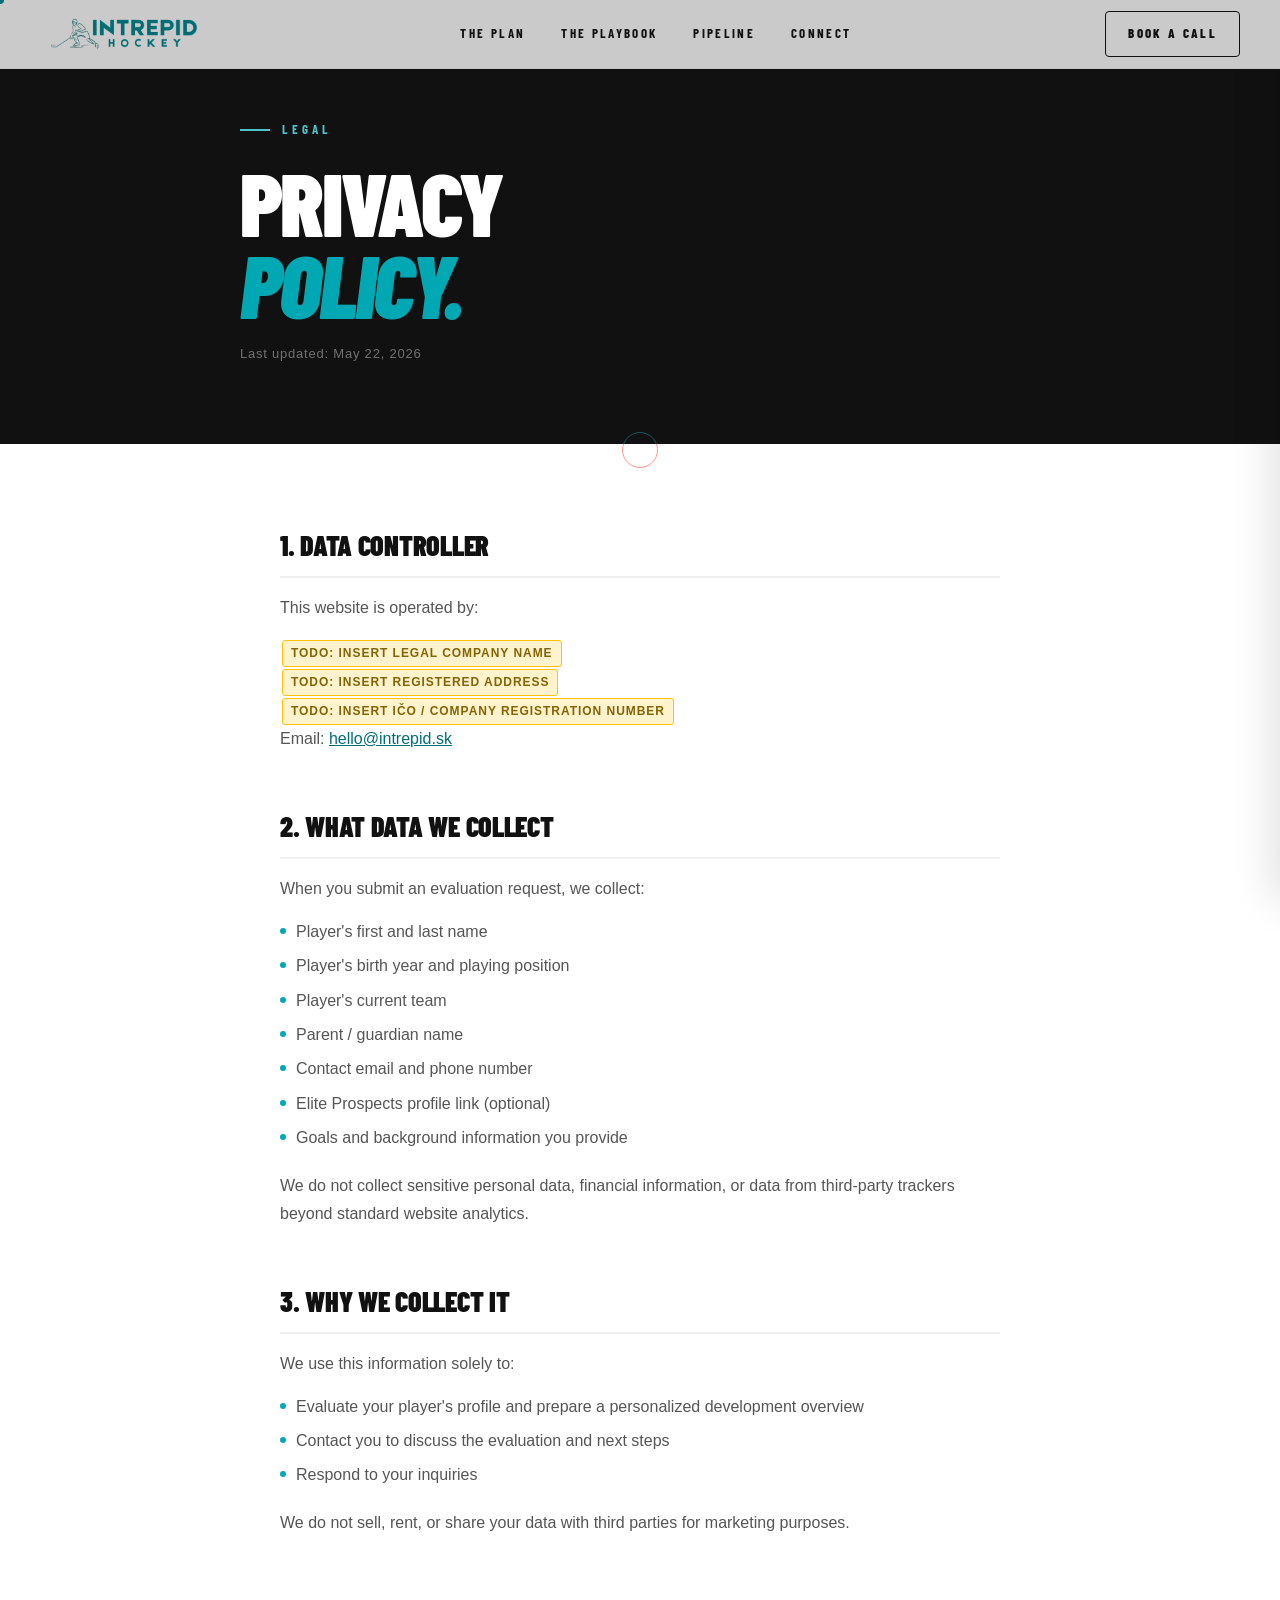
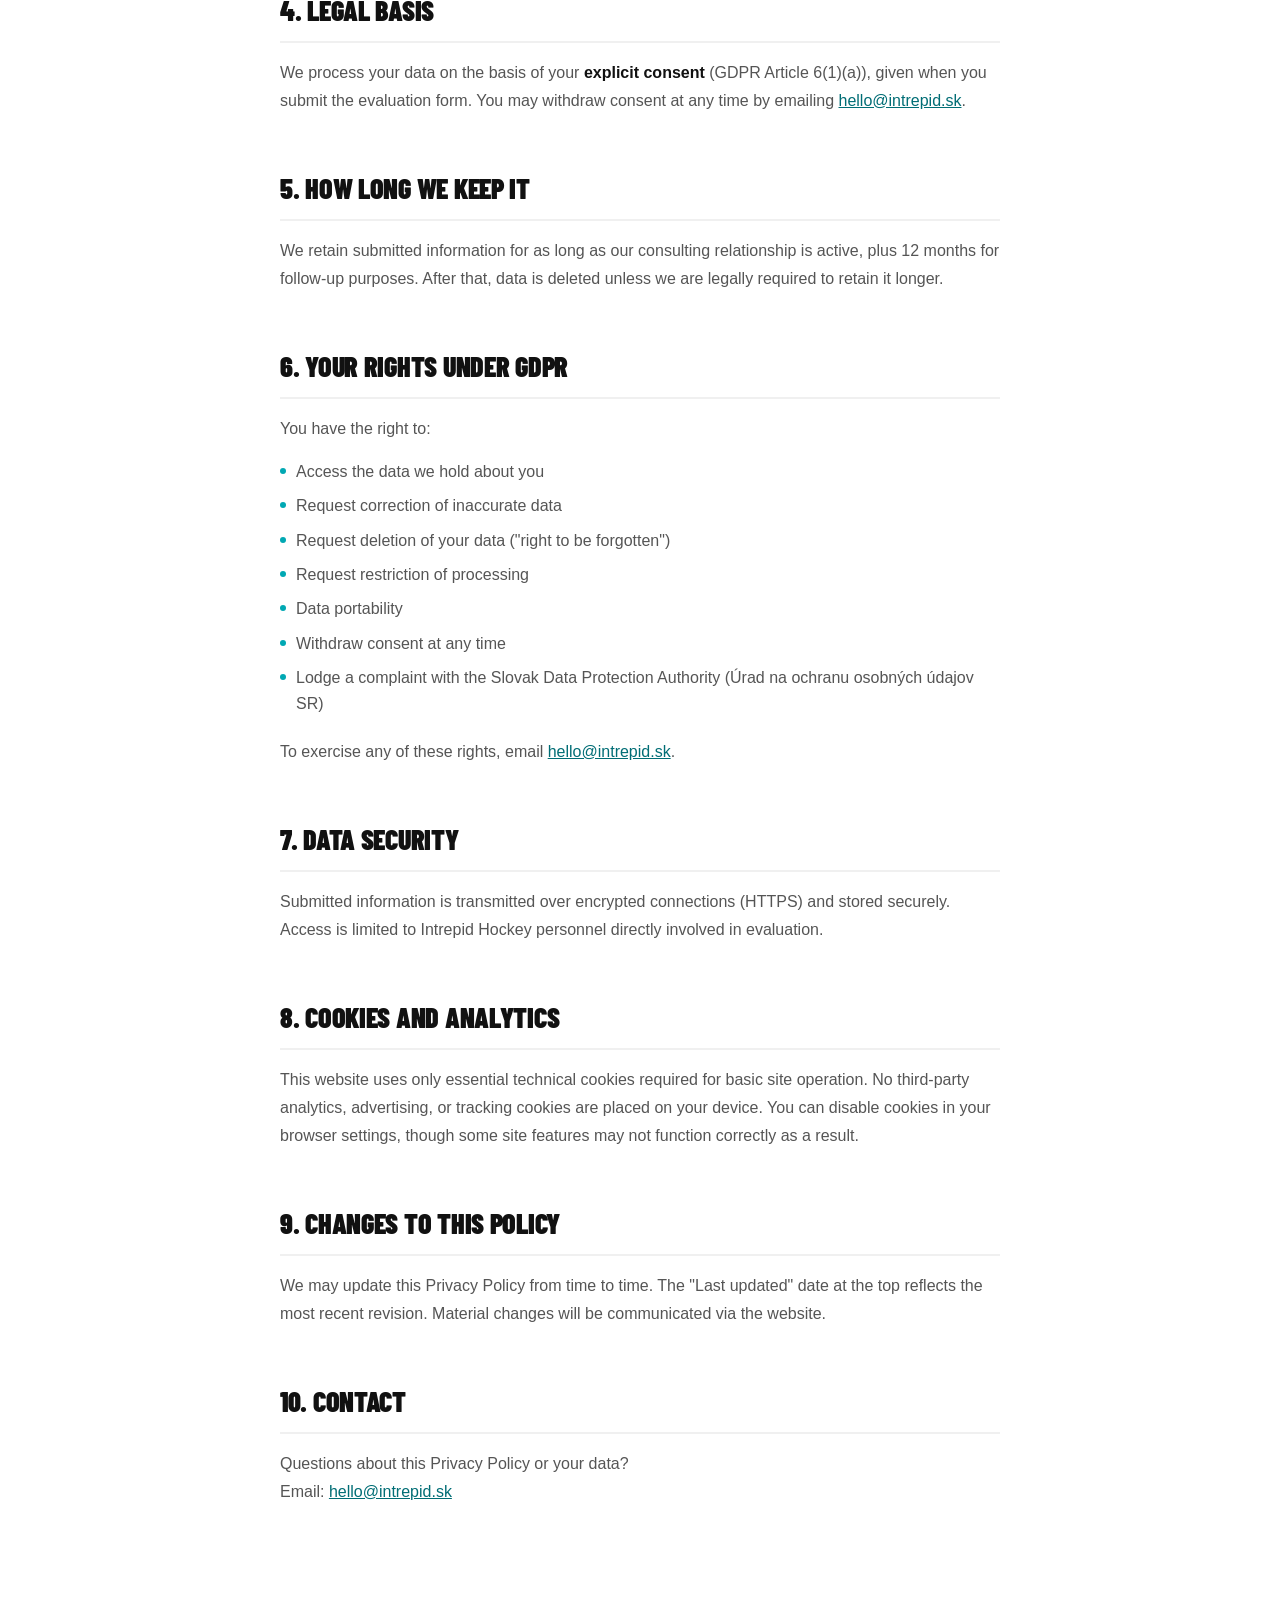
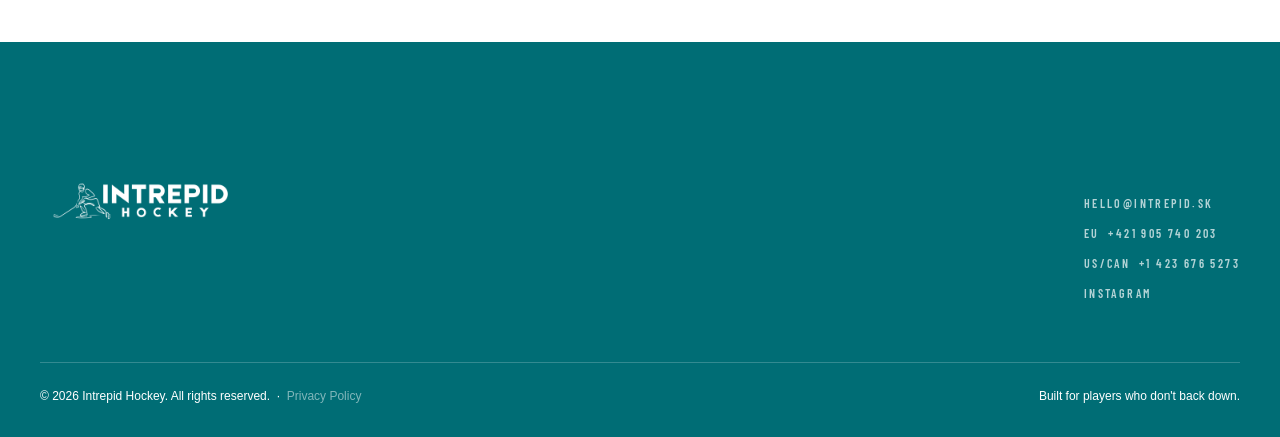
==== commit 964fda34: "fix: CTA links, form accessibility, contrast, and privacy policy - Book a call buttons: href="#foote" ====
--- a/privacy-policy.html
+++ b/privacy-policy.html
@@ -134,7 +134,7 @@
       </div>
       <div class="nav-right">
         <!-- TODO: Replace href with actual booking URL -->
-        <a href="index.html#footer" class="nav-cta">Book a call</a>
+        <a href="index.html#evaluation" class="nav-cta">Book a call</a>
         <button class="nav-hamburger" aria-label="Open navigation menu" aria-expanded="false" aria-controls="mobile-nav">
           <span></span>
           <span></span>
@@ -152,7 +152,7 @@
       <a href="index.html#players">Pipeline</a>
       <a href="index.html#contact">Connect</a>
       <!-- TODO: Replace href with actual booking URL -->
-      <a href="index.html#footer" class="btn btn-ghost">
+      <a href="index.html#evaluation" class="btn btn-ghost">
         Book a call
         <svg class="arrow" width="16" height="16" viewBox="0 0 24 24" fill="none" stroke="currentColor" stroke-width="2.2" stroke-linecap="round" stroke-linejoin="round" aria-hidden="true"><line x1="5" y1="12" x2="19" y2="12"/><polyline points="13 6 19 12 13 18"/></svg>
       </a>
@@ -167,7 +167,7 @@
       <h1 class="pp-title">Privacy<br><span>Policy.</span></h1>
       <p class="pp-updated">
         <!-- TODO: Insert publication date -->
-        Last updated: <span class="pp-todo">TODO: Insert date</span>
+        Last updated: <span>May 22, 2026</span>
       </p>
     </div>
   </section>
@@ -234,7 +234,7 @@
         <!-- TODO: Add cookie/analytics disclosure based on what trackers the site actually uses.
              If only essential cookies are used, state that.
              If Google Analytics or similar is used, disclose it and link to opt-out. -->
-        <span class="pp-todo">TODO: Add cookie / analytics disclosure based on trackers actually in use. If only essential cookies: state that. If Google Analytics or similar: disclose and link to opt-out.</span>
+        This website uses only essential technical cookies required for basic site operation. No third-party analytics, advertising, or tracking cookies are placed on your device. You can disable cookies in your browser settings, though some site features may not function correctly as a result.
       </p>
 
       <h2>9. Changes to This Policy</h2>
--- a/style.css
+++ b/style.css
@@ -524,29 +524,41 @@
 .hero-scroll-link {
   display: inline-flex;
   align-items: center;
-  gap: 8px;
-  font-family: var(--font-display);
-  font-weight: 800;
-  font-size: 14px;
-  letter-spacing: 0.16em;
-  text-transform: uppercase;
-  color: var(--neutral-700);
+  gap: 10px;
+  font-family: var(--font-display);
+  font-weight: 900;
+  font-size: 17px;
+  letter-spacing: 0.18em;
+  text-transform: uppercase;
+  color: var(--teal-600);
   text-decoration: none;
   position: relative;
-  padding-bottom: 3px;
+  padding-bottom: 4px;
 }
 .hero-scroll-link::after {
   content: "";
   position: absolute;
   left: 0; bottom: 0;
-  width: 100%; height: 2px;
+  width: 100%; height: 2.5px;
   background: var(--teal-600);
   transform: scaleX(0);
   transform-origin: left;
   transition: transform 200ms ease-out;
 }
-.hero-scroll-link:hover { color: var(--neutral-900); }
+.hero-scroll-link:hover { color: var(--teal-800); }
+/* Desktop: underline slides in on hover */
 .hero-scroll-link:hover::after { transform: scaleX(1); }
+
+/* Mobile: original smaller size, no underline */
+@media (max-width: 880px) {
+  .hero-scroll-link {
+    font-size: 14px;
+    font-weight: 800;
+    letter-spacing: 0.16em;
+    gap: 8px;
+  }
+  .hero-scroll-link:hover::after { transform: scaleX(0); }
+}
 .hero-scroll-link svg { flex-shrink: 0; transition: transform 300ms ease; }
 .hero-scroll-link:hover svg { transform: translateY(3px); }
 
@@ -663,15 +675,16 @@
 /* ── HERO RESPONSIVE ──────────────────────────────────────── */
 @media (max-width: 880px) {
   .hero { padding: 84px 20px 120px; }
+  .hero-eyebrow::before { display: none; }
   .hero-main-row { flex-direction: column; }
   .hero-player {
     position: absolute;
-    top: 40px; right: -8%;
-    width: 92%; max-width: none;
-    opacity: 0.1;
+    top: 58px; right: 0;
+    width: 38vw; max-width: 180px;
+    opacity: 0.35;
     z-index: 0;
     align-self: unset;
-    filter: none;
+    filter: drop-shadow(0 8px 24px rgba(0,109,117,0.10));
   }
   .hero-text { position: relative; z-index: 1; }
   .hero-scroll { display: none; }
@@ -817,6 +830,17 @@
 .svc:hover .svc-img-icetime { transform: rotate(2deg); }
 .svc:hover .svc-img-roster { transform: translateX(-50%) translateY(0); }
 
+/* iOS Safari tap-state — mirrors :hover (Safari won't fire :hover on divs) */
+.svc.svc-active                    { background: var(--teal-600); }
+.svc.svc-active .svc-num           { color: var(--teal-200); }
+.svc.svc-active .svc-title,
+.svc.svc-active .svc-desc          { color: #fff; }
+.svc.svc-active .svc-arrow         { border-color: #fff; transform: rotate(-45deg); }
+.svc.svc-active .svc-img           { opacity: 0.3; }
+.svc.svc-active .svc-img-plan      { transform: rotate(-5deg); }
+.svc.svc-active .svc-img-icetime   { transform: rotate(2deg); }
+.svc.svc-active .svc-img-roster    { transform: translateX(-50%) translateY(0); }
+
 @media (max-width: 980px) {
   .services { padding: 80px 20px; }
   .svc-grid { grid-template-columns: 1fr; }
@@ -852,6 +876,7 @@
   flex-direction: column;
   border-top: 1px solid var(--neutral-700);
   padding-left: 20px; /* space for rail */
+  align-self: start;  /* prevent grid-stretch beyond tab stack height */
 }
 /* Rail track */
 .process-stage-tabs::before {
@@ -862,6 +887,7 @@
   background: rgba(77, 196, 204, 0.12); /* teal-300 @ ~12% */
 }
 /* Rail fill — driven by --rail-fill custom property */
+/* height is animated by JS spring physics — no CSS transition here */
 .process-stage-tabs::after {
   content: "";
   position: absolute;
@@ -869,7 +895,6 @@
   width: 2px;
   height: var(--rail-fill, 25%);
   background: var(--teal-300);
-  transition: height 400ms ease-in-out;
 }
 
 /* ── Individual tab ── */
@@ -978,7 +1003,7 @@
   position: relative;
   z-index: 2;
 }
-.process-panel-title .accent { color: var(--teal-300); font-style: italic; }
+.process-panel-title .accent { color: var(--teal-300); }
 .process-panel-desc {
   max-width: 460px;
   font-size: 17px;
@@ -1066,6 +1091,31 @@
   text-transform: uppercase;
   letter-spacing: 0.04em;
   transition: color 200ms ease;
+  position: relative;
+}
+
+/* Watermark step icon — decorative, sits behind chevron on the right */
+.acc-icon-wm {
+  position: absolute;
+  right: 28px;
+  top: 50%;
+  transform: translateY(-50%);
+  width: 56px;
+  height: 56px;
+  display: flex;
+  align-items: center;
+  justify-content: center;
+  pointer-events: none;
+  z-index: 0;
+}
+.acc-icon-wm svg {
+  width: 100%;
+  height: 100%;
+  opacity: 0.13;
+  color: #fff;
+  stroke-width: 1.5;
+  /* override any position/size set by .process-panel-img */
+  position: static !important;
 }
 .acc-head:hover,
 .acc-head[aria-expanded="true"] { color: #fff; }
@@ -1084,8 +1134,11 @@
 .acc-chevron {
   width: 20px; height: 20px;
   flex-shrink: 0;
+  margin-left: auto; /* pin to far right — holds when .acc-label is hidden */
   color: var(--neutral-500);
   transition: transform 300ms ease, color 200ms ease;
+  position: relative;
+  z-index: 1;
 }
 .acc-head[aria-expanded="true"] .acc-chevron {
   transform: rotate(180deg);
@@ -1099,16 +1152,90 @@
 }
 .acc-content { padding: 4px 0 32px; }
 .acc-content .process-panel-img {
-  position: static;
-  width: 56px;
-  height: auto;
-  opacity: 0.42;
-  display: block;
-  margin-bottom: 20px;
-  color: var(--teal-300);
+  display: none;
 }
 .acc-content .process-panel-num  { display: none; }
 .acc-content .process-panel-title { font-size: 38px; }
+
+/* ── Accordion expanded = teal (mobile only) ─────────────── */
+@media (max-width: 768px) {
+  /* Give items an explicit bg so the transition has a defined start value */
+  .acc-item {
+    background-color: var(--neutral-900);
+    transition: background-color 250ms ease-out,
+                border-color      250ms ease-out;
+  }
+
+  /* Expanded row — teal background, full-bleed */
+  .acc-item--open {
+    background-color: var(--teal-600);
+    border-top-color:    rgba(255,255,255,0.18);
+    margin-inline: -20px;  /* pull bg to viewport edges (offsets .process 20px padding) */
+    padding-inline: 20px;  /* restore inner text clearance                              */
+  }
+  .acc-item--open.acc-item:last-child {
+    border-bottom-color: rgba(255,255,255,0.18);
+  }
+
+  /* Step number + chevron — need 0,3,0 specificity to beat
+     .acc-head[aria-expanded="true"] .acc-num  (also 0,3,0, but ours comes later) */
+  .acc-item--open .acc-head .acc-num     { color: rgba(255,255,255,0.9);
+                                           transition: color 250ms ease-out; }
+  .acc-item--open .acc-head .acc-chevron { color: #fff;
+                                           transition: color 250ms ease-out,
+                                                       transform 300ms ease; }
+  /* Watermark icon — slightly more visible against teal */
+  .acc-item--open .acc-icon-wm svg       { opacity: 0.28; }
+
+  /* Smooth colour transitions on panel content */
+  .acc-content .process-panel-title .accent,
+  .acc-content .process-panel-desc,
+  .acc-content .process-panel-list li {
+    transition: color 250ms ease-out;
+  }
+  .acc-content .process-panel-list li::before {
+    transition: background-color 250ms ease-out;
+  }
+
+  /* True italic keeps the accent as an inline element — no display:inline-block,
+     no transform, no baseline shift. Barlow Condensed Italic is loaded via the
+     Google Fonts URL (ital axis included) so the browser uses the real designed
+     italic rather than synthesising a slant or falling back to system sans-serif. */
+  .acc-content .process-panel-title .accent {
+    font-style: italic;
+    font-size: 38px;
+  }
+
+  /* Panel headline accent (teal → near-black on teal bg) */
+  .acc-item--open .process-panel-title .accent { color: var(--neutral-900); }
+
+  /* Body paragraph + bullet text */
+  .acc-item--open .process-panel-desc    { color: rgba(255,255,255,0.9); }
+  .acc-item--open .process-panel-list li { color: rgba(255,255,255,0.9); }
+
+  /* Bullet squares */
+  .acc-item--open .process-panel-list li::before { background-color: #fff; }
+
+  /* Collapsed: large headline hidden; solid-text size reduced to 30px (accent
+     overrides back to 38px above, giving the smaller-solid / larger-accent look) */
+  .acc-content .process-panel-title { display: none; font-size: 33px; }
+
+  /* Expanded: large headline shown, header-row step name hidden.
+     Flex keeps the two different-sized text pieces centred on the same axis. */
+  .acc-item--open .acc-content .process-panel-title {
+    display: flex;
+    align-items: center;
+    flex-wrap: wrap;
+    column-gap: 0.25em;
+  }
+  .acc-item--open .acc-head .acc-label              { display: none; }
+
+  /* Breathing room: header row → large headline → body paragraph */
+  .acc-content { padding-top: 20px; }
+
+  /* Bottom padding inside expanded teal panel — prevents content touching edge */
+  .acc-item--open .acc-content { padding-bottom: 32px; }
+}
 
 /* ── HONEST PATH ──────────────────────────────────────────── */
 .honest-path {
@@ -1322,8 +1449,137 @@
   .players-grid { grid-template-columns: repeat(2, 1fr); }
 }
 @media (max-width: 767px) {
-  .players-grid { grid-template-columns: 1fr; }
-}
+  .players-grid { grid-template-columns: repeat(2, 1fr); }
+
+  /* Tap feedback */
+  .pcard         { transition: transform 150ms ease; }
+  .pcard:active  { transform: scale(0.97); }
+
+  /* Suppress photo-zoom on touch */
+  .pcard-photo-inner              { transition: none; }
+  .pcard:hover .pcard-photo-inner { transform: none; }
+
+  /* Keep gradient overlay always visible on touch
+     (hover state can linger after a tap on iOS/Android) */
+  .pcard:hover .pcard-label { opacity: 1; pointer-events: auto; }
+
+  /* Hide hover-detail panel — full info shown in sheet */
+  .pcard-body { display: none; }
+}
+
+/* ── PLAYER DETAIL SHEET (mobile only) ───────────────────── */
+.player-sheet {
+  position: fixed;
+  inset: 0;
+  z-index: 500;
+  display: flex;
+  flex-direction: column;
+  justify-content: flex-end;
+  pointer-events: none;
+  visibility: hidden;
+}
+.player-sheet.open {
+  pointer-events: all;
+  visibility: visible;
+}
+.player-sheet.closing {
+  visibility: visible;   /* stay visible while panel slides back down */
+  pointer-events: none;  /* block taps during the close animation     */
+}
+
+.player-sheet-backdrop {
+  position: absolute;
+  inset: 0;
+  background: rgba(0,0,0,0.72);
+  opacity: 0;
+  transition: opacity 280ms ease-out;
+  -webkit-backdrop-filter: blur(4px);
+  backdrop-filter: blur(4px);
+}
+.player-sheet.open    .player-sheet-backdrop { opacity: 1; }
+.player-sheet.closing .player-sheet-backdrop {
+  opacity: 0;
+  transition-duration: 220ms;
+  transition-timing-function: ease-in;
+}
+
+.player-sheet-panel {
+  position: relative;
+  z-index: 1;
+  background: var(--neutral-900);
+  border-radius: 20px 20px 0 0;
+  max-height: 85dvh;
+  overflow-y: auto;
+  padding-bottom: 44px;
+  transform: translateY(100%);
+  transition: transform 280ms ease-out;
+}
+.player-sheet.open    .player-sheet-panel { transform: translateY(0); }
+.player-sheet.closing .player-sheet-panel {
+  transform: translateY(100%);
+  transition-duration: 220ms;
+  transition-timing-function: ease-in;
+}
+
+/* Drag handle */
+.sheet-handle {
+  width: 36px; height: 4px;
+  background: rgba(255,255,255,0.18);
+  border-radius: 2px;
+  margin: 14px auto 0;
+}
+
+/* Close button */
+.sheet-close {
+  position: absolute;
+  top: 14px; right: 16px;
+  width: 36px; height: 36px;
+  border-radius: 50%;
+  background: rgba(255,255,255,0.1);
+  color: var(--white);
+  display: flex; align-items: center; justify-content: center;
+  cursor: pointer;
+  transition: background 200ms;
+  z-index: 2;
+}
+.sheet-close:hover       { background: rgba(255,255,255,0.22); }
+.sheet-close:focus-visible { outline: 2px solid var(--teal-300); outline-offset: 2px; }
+
+/* Photo area */
+.sheet-photo {
+  width: 72vw;
+  max-width: 320px;
+  aspect-ratio: 1 / 1;
+  margin: 24px auto 0;
+  border-radius: 8px;
+  overflow: hidden;
+  background: var(--neutral-800);
+}
+.sheet-photo-inner {
+  width: 100%; height: 100%;
+  background-size: cover;
+  background-position: center top;
+}
+.sheet-photo-placeholder {
+  width: 100%; height: 100%;
+  display: flex;
+  align-items: center;
+  justify-content: center;
+  color: var(--neutral-500);
+  background: var(--neutral-800);
+}
+.sheet-photo-placeholder svg { width: 56px; height: 56px; }
+
+/* Content body (receives .pcard-body innerHTML) */
+.sheet-body {
+  padding: 20px 24px 0;
+  display: flex;
+  flex-direction: column;
+  gap: 6px;
+}
+/* Overrides for existing pcard classes rendered inside the sheet */
+.sheet-body .pcard-name { font-size: 22px; }
+.sheet-body .pcard-ep   { font-size: 11px; padding: 9px 16px; margin-top: 8px; align-self: flex-start; }
 
 /* ── FOUNDER'S STORY ──────────────────────────────────────── */
 .founder {
@@ -1497,11 +1753,19 @@
 .cta-attr {
   font-family: var(--font-display);
   font-weight: 600;
-  font-size: 11px;
+  font-size: 13px;
   letter-spacing: 0.2em;
   text-transform: uppercase;
   color: var(--neutral-400);
   margin-top: 20px;
+}
+/* Desktop: separator dot visible, line break hidden */
+.cta-attr-sep   { display: inline; }
+.cta-attr-break { display: none; }
+/* Mobile: hide the dot, show the line break instead */
+@media (max-width: 768px) {
+  .cta-attr-sep   { display: none; }
+  .cta-attr-break { display: inline; }
 }
 
 /* Context paragraph */
@@ -1623,7 +1887,7 @@
   font-size: 11px;
   letter-spacing: 0.1em;
   text-transform: uppercase;
-  color: rgba(255,255,255,0.45);
+  color: rgba(255,255,255,0.72);
 }
 .eval-req {
   color: var(--teal-400);
@@ -1732,6 +1996,9 @@
   flex-wrap: wrap;
   margin-top: 16px;
 }
+/* Match button colour to the "EVALUATION." accent (teal-400) */
+#eval-submit-btn { background: var(--teal-400); }
+
 /* Disabled state while consent unchecked */
 .eval-submit .btn-primary:disabled {
   opacity: 0.45;
@@ -1740,7 +2007,7 @@
 }
 .eval-privacy {
   font-size: 12px;
-  color: rgba(255,255,255,0.25);
+  color: rgba(255,255,255,0.55);
   line-height: 1.4;
 }
 .eval-privacy-link {
@@ -1867,10 +2134,10 @@
   gap: 6px;
   font-family: var(--font-display);
   font-weight: 500;
-  font-size: 11px;
+  font-size: 13px;
   letter-spacing: 0.07em;
   text-transform: uppercase;
-  color: rgba(255,255,255,0.35);
+  color: rgba(255,255,255,0.6);
   line-height: 1.4;
 }
 .fv-credential-sep { color: rgba(255,255,255,0.18); }
@@ -2007,10 +2274,10 @@
   gap: 10px;
   font-family: var(--font-display);
   font-weight: 500;
-  font-size: 11px;
+  font-size: 13px;
   letter-spacing: 0.07em;
   text-transform: uppercase;
-  color: rgba(255,255,255,0.4);
+  color: rgba(255,255,255,0.6);
   line-height: 1.3;
 }
 .endorse-logo {
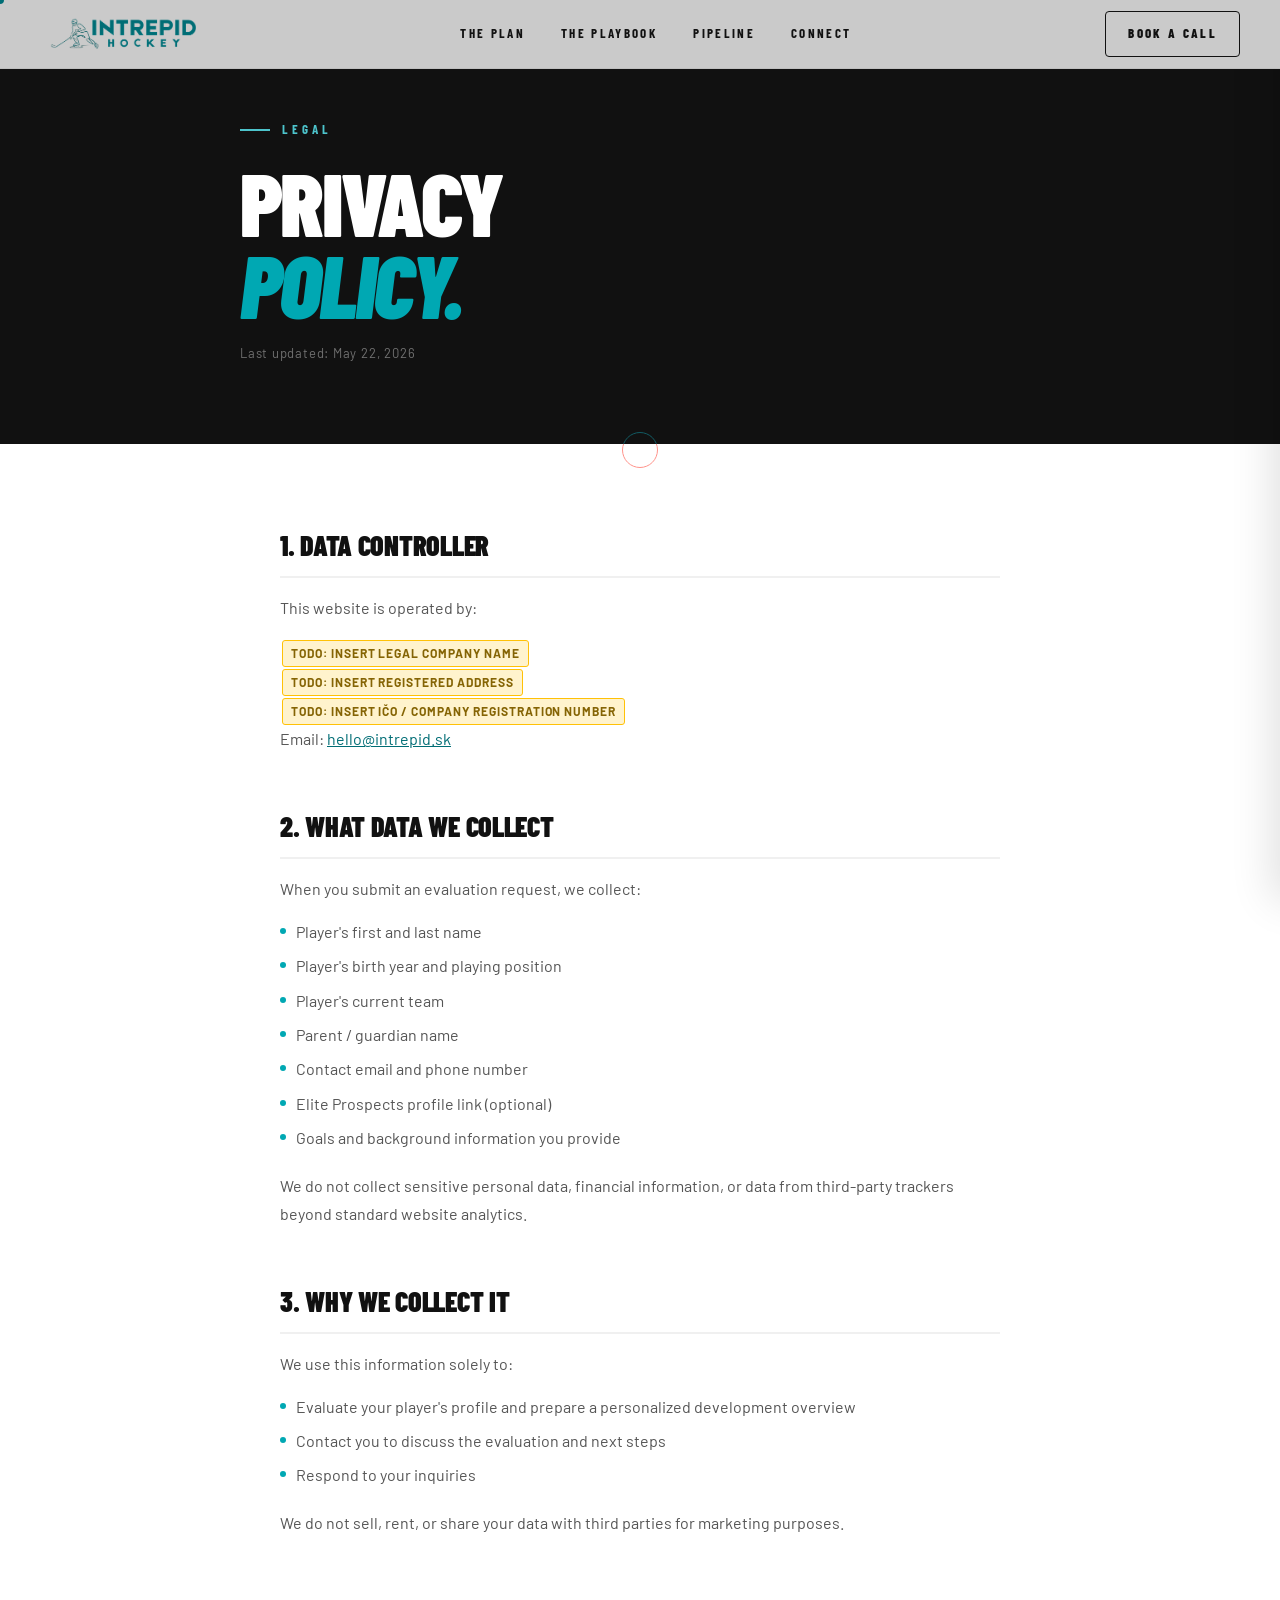
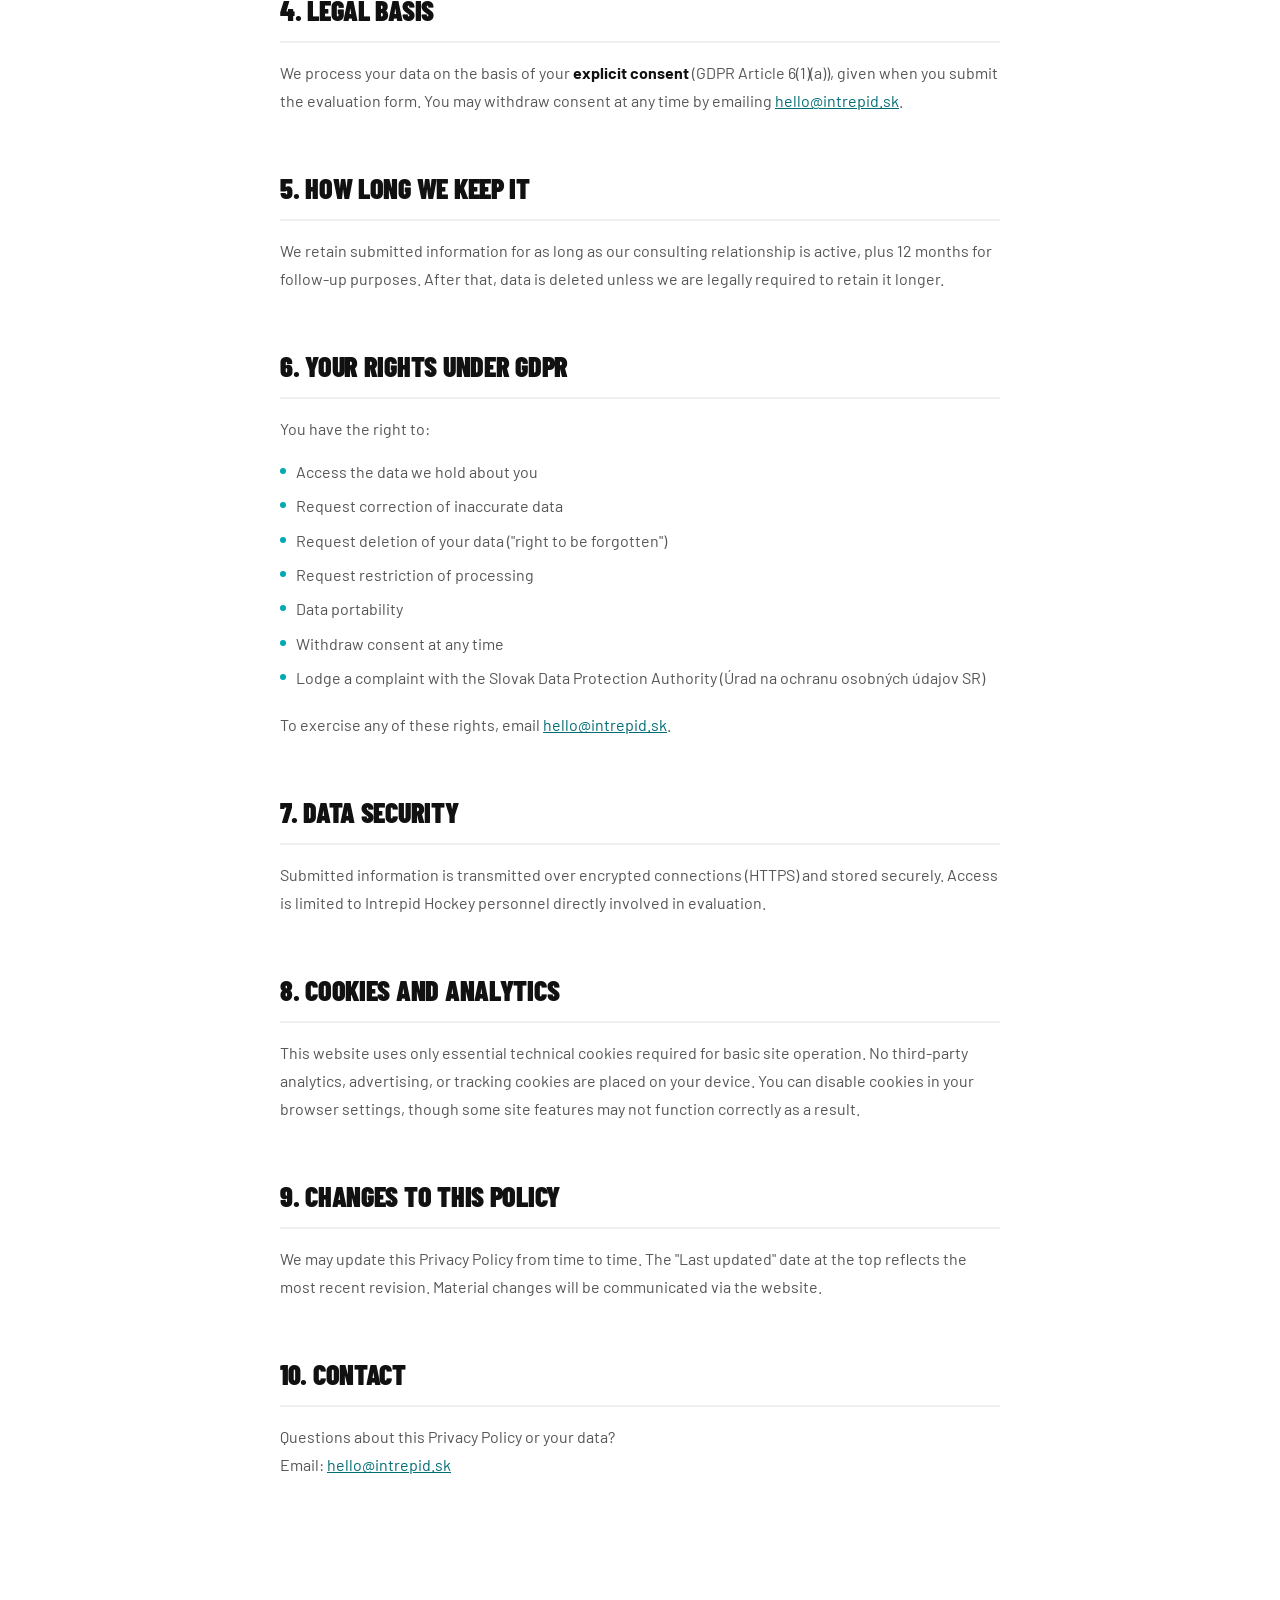
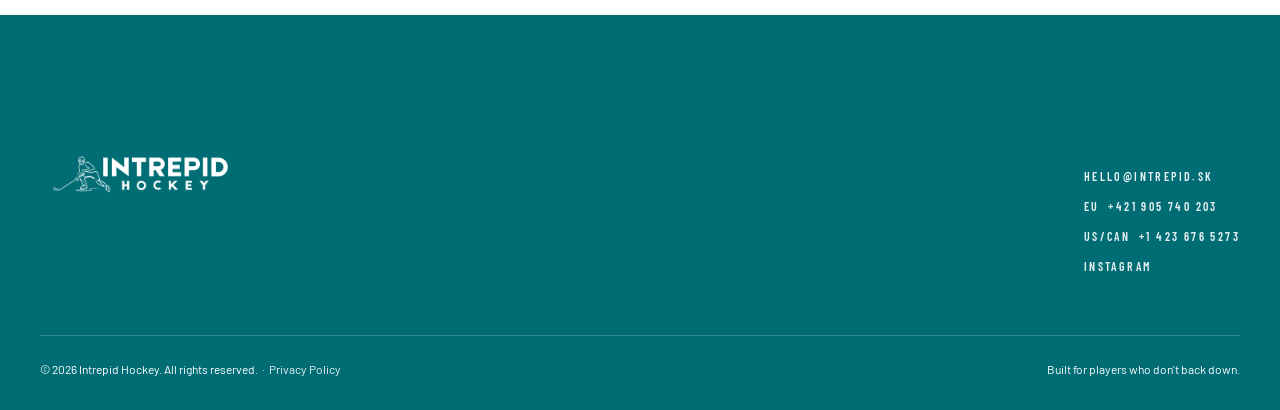
==== commit bd3f475a: "feat: self-host fonts, fix 10 JS/HTML bugs, polish hero and mobile UI Fonts - Convert all Barlow and" ====
--- a/privacy-policy.html
+++ b/privacy-policy.html
@@ -158,7 +158,7 @@
       </a>
     </nav>
   </div>
-  <div class="mobile-nav-overlay" id="mobile-nav-overlay"></div>
+  <div class="mobile-nav-overlay" aria-hidden="true"></div>
 
   <!-- ── HERO ─────────────────────────────────────────────── -->
   <section class="pp-hero">
--- a/style.css
+++ b/style.css
@@ -3,25 +3,41 @@
    Design tokens · Layout · Components · Animations · Responsive
    ============================================================ */
 
-/* ── SELF-HOSTED BARLOW ───────────────────────────────────── */
-@font-face { font-family:'Barlow'; src:url('fonts/Barlow-Thin.ttf') format('truetype'); font-weight:100; font-style:normal; font-display:swap; }
-@font-face { font-family:'Barlow'; src:url('fonts/Barlow-ThinItalic.ttf') format('truetype'); font-weight:100; font-style:italic; font-display:swap; }
-@font-face { font-family:'Barlow'; src:url('fonts/Barlow-ExtraLight.ttf') format('truetype'); font-weight:200; font-style:normal; font-display:swap; }
-@font-face { font-family:'Barlow'; src:url('fonts/Barlow-ExtraLightItalic.ttf') format('truetype'); font-weight:200; font-style:italic; font-display:swap; }
-@font-face { font-family:'Barlow'; src:url('fonts/Barlow-Light.ttf') format('truetype'); font-weight:300; font-style:normal; font-display:swap; }
-@font-face { font-family:'Barlow'; src:url('fonts/Barlow-LightItalic.ttf') format('truetype'); font-weight:300; font-style:italic; font-display:swap; }
-@font-face { font-family:'Barlow'; src:url('fonts/Barlow-Regular.ttf') format('truetype'); font-weight:400; font-style:normal; font-display:swap; }
-@font-face { font-family:'Barlow'; src:url('fonts/Barlow-Italic.ttf') format('truetype'); font-weight:400; font-style:italic; font-display:swap; }
-@font-face { font-family:'Barlow'; src:url('fonts/Barlow-Medium.ttf') format('truetype'); font-weight:500; font-style:normal; font-display:swap; }
-@font-face { font-family:'Barlow'; src:url('fonts/Barlow-MediumItalic.ttf') format('truetype'); font-weight:500; font-style:italic; font-display:swap; }
-@font-face { font-family:'Barlow'; src:url('fonts/Barlow-SemiBold.ttf') format('truetype'); font-weight:600; font-style:normal; font-display:swap; }
-@font-face { font-family:'Barlow'; src:url('fonts/Barlow-SemiBoldItalic.ttf') format('truetype'); font-weight:600; font-style:italic; font-display:swap; }
-@font-face { font-family:'Barlow'; src:url('fonts/Barlow-Bold.ttf') format('truetype'); font-weight:700; font-style:normal; font-display:swap; }
-@font-face { font-family:'Barlow'; src:url('fonts/Barlow-BoldItalic.ttf') format('truetype'); font-weight:700; font-style:italic; font-display:swap; }
-@font-face { font-family:'Barlow'; src:url('fonts/Barlow-ExtraBold.ttf') format('truetype'); font-weight:800; font-style:normal; font-display:swap; }
-@font-face { font-family:'Barlow'; src:url('fonts/Barlow-ExtraBoldItalic.ttf') format('truetype'); font-weight:800; font-style:italic; font-display:swap; }
-@font-face { font-family:'Barlow'; src:url('fonts/Barlow-Black.ttf') format('truetype'); font-weight:900; font-style:normal; font-display:swap; }
-@font-face { font-family:'Barlow'; src:url('fonts/Barlow-BlackItalic.ttf') format('truetype'); font-weight:900; font-style:italic; font-display:swap; }
+/* ── SELF-HOSTED BARLOW CONDENSED (display/headings) ─────── */
+@font-face { font-family:'Barlow Condensed'; src:url('fonts/BarlowCondensed-Light.woff2') format('woff2'); font-weight:300; font-style:normal; font-display:swap; }
+@font-face { font-family:'Barlow Condensed'; src:url('fonts/BarlowCondensed-Regular.woff2') format('woff2'); font-weight:400; font-style:normal; font-display:swap; }
+@font-face { font-family:'Barlow Condensed'; src:url('fonts/BarlowCondensed-Medium.woff2') format('woff2'); font-weight:500; font-style:normal; font-display:swap; }
+@font-face { font-family:'Barlow Condensed'; src:url('fonts/BarlowCondensed-SemiBold.woff2') format('woff2'); font-weight:600; font-style:normal; font-display:swap; }
+@font-face { font-family:'Barlow Condensed'; src:url('fonts/BarlowCondensed-Bold.woff2') format('woff2'); font-weight:700; font-style:normal; font-display:swap; }
+@font-face { font-family:'Barlow Condensed'; src:url('fonts/BarlowCondensed-ExtraBold.woff2') format('woff2'); font-weight:800; font-style:normal; font-display:swap; }
+@font-face { font-family:'Barlow Condensed'; src:url('fonts/BarlowCondensed-Black.woff2') format('woff2'); font-weight:900; font-style:normal; font-display:swap; }
+@font-face { font-family:'Barlow Condensed'; src:url('fonts/BarlowCondensed-LightItalic.woff2') format('woff2'); font-weight:300; font-style:italic; font-display:swap; }
+@font-face { font-family:'Barlow Condensed'; src:url('fonts/BarlowCondensed-Italic.woff2') format('woff2'); font-weight:400; font-style:italic; font-display:swap; }
+@font-face { font-family:'Barlow Condensed'; src:url('fonts/BarlowCondensed-MediumItalic.woff2') format('woff2'); font-weight:500; font-style:italic; font-display:swap; }
+@font-face { font-family:'Barlow Condensed'; src:url('fonts/BarlowCondensed-SemiBoldItalic.woff2') format('woff2'); font-weight:600; font-style:italic; font-display:swap; }
+@font-face { font-family:'Barlow Condensed'; src:url('fonts/BarlowCondensed-BoldItalic.woff2') format('woff2'); font-weight:700; font-style:italic; font-display:swap; }
+@font-face { font-family:'Barlow Condensed'; src:url('fonts/BarlowCondensed-ExtraBoldItalic.woff2') format('woff2'); font-weight:800; font-style:italic; font-display:swap; }
+@font-face { font-family:'Barlow Condensed'; src:url('fonts/BarlowCondensed-BlackItalic.woff2') format('woff2'); font-weight:900; font-style:italic; font-display:swap; }
+
+/* ── SELF-HOSTED BARLOW (body text) ──────────────────────── */
+@font-face { font-family:'Barlow'; src:url('fonts/Barlow-Thin.woff2') format('woff2'); font-weight:100; font-style:normal; font-display:swap; }
+@font-face { font-family:'Barlow'; src:url('fonts/Barlow-ThinItalic.woff2') format('woff2'); font-weight:100; font-style:italic; font-display:swap; }
+@font-face { font-family:'Barlow'; src:url('fonts/Barlow-ExtraLight.woff2') format('woff2'); font-weight:200; font-style:normal; font-display:swap; }
+@font-face { font-family:'Barlow'; src:url('fonts/Barlow-ExtraLightItalic.woff2') format('woff2'); font-weight:200; font-style:italic; font-display:swap; }
+@font-face { font-family:'Barlow'; src:url('fonts/Barlow-Light.woff2') format('woff2'); font-weight:300; font-style:normal; font-display:swap; }
+@font-face { font-family:'Barlow'; src:url('fonts/Barlow-LightItalic.woff2') format('woff2'); font-weight:300; font-style:italic; font-display:swap; }
+@font-face { font-family:'Barlow'; src:url('fonts/Barlow-Regular.woff2') format('woff2'); font-weight:400; font-style:normal; font-display:swap; }
+@font-face { font-family:'Barlow'; src:url('fonts/Barlow-Italic.woff2') format('woff2'); font-weight:400; font-style:italic; font-display:swap; }
+@font-face { font-family:'Barlow'; src:url('fonts/Barlow-Medium.woff2') format('woff2'); font-weight:500; font-style:normal; font-display:swap; }
+@font-face { font-family:'Barlow'; src:url('fonts/Barlow-MediumItalic.woff2') format('woff2'); font-weight:500; font-style:italic; font-display:swap; }
+@font-face { font-family:'Barlow'; src:url('fonts/Barlow-SemiBold.woff2') format('woff2'); font-weight:600; font-style:normal; font-display:swap; }
+@font-face { font-family:'Barlow'; src:url('fonts/Barlow-SemiBoldItalic.woff2') format('woff2'); font-weight:600; font-style:italic; font-display:swap; }
+@font-face { font-family:'Barlow'; src:url('fonts/Barlow-Bold.woff2') format('woff2'); font-weight:700; font-style:normal; font-display:swap; }
+@font-face { font-family:'Barlow'; src:url('fonts/Barlow-BoldItalic.woff2') format('woff2'); font-weight:700; font-style:italic; font-display:swap; }
+@font-face { font-family:'Barlow'; src:url('fonts/Barlow-ExtraBold.woff2') format('woff2'); font-weight:800; font-style:normal; font-display:swap; }
+@font-face { font-family:'Barlow'; src:url('fonts/Barlow-ExtraBoldItalic.woff2') format('woff2'); font-weight:800; font-style:italic; font-display:swap; }
+@font-face { font-family:'Barlow'; src:url('fonts/Barlow-Black.woff2') format('woff2'); font-weight:900; font-style:normal; font-display:swap; }
+@font-face { font-family:'Barlow'; src:url('fonts/Barlow-BlackItalic.woff2') format('woff2'); font-weight:900; font-style:italic; font-display:swap; }
 
 /* ── DESIGN TOKENS ────────────────────────────────────────── */
 :root {
@@ -37,6 +53,7 @@
   --teal-50:  #e8f7f8;
 
   --neutral-900: #111111;
+  --neutral-850: #1a1a1a;
   --neutral-800: #222222;
   --neutral-700: #3a3a3a;
   --neutral-600: #555555;
@@ -47,6 +64,7 @@
   --neutral-100: #f0f0f0;
   --neutral-50:  #f8f8f8;
   --white:       #ffffff;
+  --error:       #ff6b6b;
 
   --font-display: 'Barlow Condensed', sans-serif;
   --font-body:    'Barlow', sans-serif;
@@ -72,6 +90,16 @@
 body { cursor: none; }
 a { color: inherit; text-decoration: none; }
 button { font: inherit; cursor: none; border: none; background: none; }
+
+/* ── GLOBAL FOCUS STYLES ──────────────────────────────────── */
+/* Visible ring for keyboard navigation on all interactive elements.
+   Component-level :focus-visible rules override this where needed. */
+:focus-visible {
+  outline: 2px solid var(--teal-400);
+  outline-offset: 3px;
+}
+/* Suppress default outline on mouse/touch clicks */
+:focus:not(:focus-visible) { outline: none; }
 img { display: block; max-width: 100%; }
 ul { list-style: none; }
 
@@ -430,7 +458,7 @@
 .hero-manifesto .mf-arrow svg polyline {
   stroke-dasharray: 260;
   stroke-dashoffset: 260;
-  animation: drawPath 1.4s cubic-bezier(.8,0,.2,1) 0.6s forwards;
+  animation: drawPath 1.4s cubic-bezier(.8,0,.2,1) 2.6s forwards;
 }
 @keyframes drawPath { to { stroke-dashoffset: 0; } }
 
@@ -446,7 +474,7 @@
   color: var(--neutral-300);
   font-style: italic;
   display: inline-block;
-  animation: swapOut 1.1s cubic-bezier(.7,0,.3,1) 0.5s forwards;
+  animation: swapOut 1.1s cubic-bezier(.7,0,.3,1) 2.5s forwards;
   pointer-events: none;
   z-index: 2;
 }
@@ -458,7 +486,7 @@
   background: var(--teal-600);
   transform: scaleX(0);
   transform-origin: left center;
-  animation: strikeIn 0.5s cubic-bezier(.7,0,.3,1) 0.45s forwards;
+  animation: strikeIn 0.5s cubic-bezier(.7,0,.3,1) 2.45s forwards;
 }
 @keyframes strikeIn { to { transform: scaleX(1); } }
 @keyframes swapOut {
@@ -491,9 +519,9 @@
   opacity: 0;
   animation: ringPulse 2.8s cubic-bezier(.16,1,.3,1) infinite;
 }
-.r1 { width: 1.1em; height: 1.1em; animation-delay: 1.2s;  }
-.r2 { width: 1.6em; height: 1.6em; animation-delay: 1.55s; }
-.r3 { width: 2.1em; height: 2.1em; animation-delay: 1.9s;  }
+.r1 { width: 1.1em; height: 1.1em; animation-delay: 3.2s;  }
+.r2 { width: 1.6em; height: 1.6em; animation-delay: 3.55s; }
+.r3 { width: 2.1em; height: 2.1em; animation-delay: 3.9s;  }
 @keyframes ringPulse {
   0%   { opacity: 0; transform: translate(-50%,-50%) scale(0.4); }
   18%  { opacity: 0.5; }
@@ -1240,7 +1268,7 @@
 /* ── HONEST PATH ──────────────────────────────────────────── */
 .honest-path {
   padding: 120px 40px;
-  background: #00a8b3;
+  background: var(--teal-400);
 }
 .honest-path-inner {
   max-width: 900px;
@@ -1252,7 +1280,7 @@
   font-size: 12px;
   letter-spacing: 0.26em;
   text-transform: uppercase;
-  color: rgba(255,255,255,0.55);
+  color: rgba(255,255,255,0.85);
   margin-bottom: 28px;
   display: flex;
   align-items: center;
@@ -1283,7 +1311,7 @@
 .honest-path-body {
   font-size: clamp(16px, 1.6vw, 19px);
   line-height: 1.8;
-  color: rgba(255,255,255,0.78);
+  color: rgba(255,255,255,0.92);
   max-width: 720px;
 }
 .honest-path-body strong {
@@ -1837,7 +1865,7 @@
 .eval-desc {
   margin-top: 24px;
   font-size: clamp(14px, 1.2vw, 16px);
-  color: rgba(255,255,255,0.5);
+  color: rgba(255,255,255,0.75);
   line-height: 1.65;
   max-width: 380px;
 }
@@ -1898,14 +1926,14 @@
   text-transform: none;
   letter-spacing: 0;
   font-family: var(--font-body);
-  color: rgba(255,255,255,0.25);
+  color: rgba(255,255,255,0.5);
   font-size: 11px;
 }
 .eval-field input,
 .eval-field select,
 .eval-field textarea {
   font-family: var(--font-body);
-  font-size: 15px;
+  font-size: 16px;
   color: var(--white);
   background: rgba(255,255,255,0.06);
   border: 1.5px solid rgba(255,255,255,0.1);
@@ -1985,7 +2013,7 @@
 }
 .eval-consent-error {
   font-size: 12px;
-  color: #ff6b6b;
+  color: var(--error);
   margin: 0;
 }
 
@@ -2029,7 +2057,7 @@
 
 /* ── FAMILY VERDICT ──────────────────────────────────────── */
 .family-verdict {
-  background: #1a1a1a;
+  background: var(--neutral-850);
   padding: 100px 40px;
 }
 .fv-inner {
@@ -2129,18 +2157,16 @@
 }
 .fv-credentials {
   margin-top: 8px;
-  display: flex;
-  flex-wrap: wrap;
-  gap: 6px;
   font-family: var(--font-display);
   font-weight: 500;
   font-size: 13px;
   letter-spacing: 0.07em;
   text-transform: uppercase;
   color: rgba(255,255,255,0.6);
-  line-height: 1.4;
-}
-.fv-credential-sep { color: rgba(255,255,255,0.18); }
+  line-height: 1.6;
+}
+.fv-credentials span { display: inline; }
+.fv-credential-sep { color: rgba(255,255,255,0.18); padding: 0 3px; }
 
 /* Separator between family-verdict and pro-verdict */
 .family-verdict + .endorse {
@@ -2159,7 +2185,7 @@
 
 /* ── ENDORSEMENT ─────────────────────────────────────────── */
 .endorse {
-  background: #1a1a1a;
+  background: var(--neutral-850);
   padding: 100px 40px;
 }
 .endorse-inner {
@@ -2188,25 +2214,6 @@
   margin-bottom: 40px;
 }
 .endorse-heading-accent { color: var(--teal-400); font-style: italic; }
-
-/* Header (legacy) */
-.endorse-label {
-  font-family: var(--font-display);
-  font-weight: 900;
-  font-size: 13px;
-  letter-spacing: 0.22em;
-  text-transform: uppercase;
-  color: var(--white);
-}
-.endorse-sublabel {
-  font-family: var(--font-display);
-  font-weight: 600;
-  font-size: 11px;
-  letter-spacing: 0.18em;
-  text-transform: uppercase;
-  color: var(--teal-400);
-  margin-top: 5px;
-}
 
 /* Quote */
 .endorse-quote { margin-top: 0; }
@@ -2324,9 +2331,9 @@
   letter-spacing: 0.2em;
   text-transform: uppercase;
 }
-.footer-meta a { color: rgba(255,255,255,0.7); transition: color .2s; }
+.footer-meta a { color: rgba(255,255,255,0.9); transition: color .2s; }
 .footer-meta a:hover { color: #fff; }
-.footer-privacy-link { color: rgba(255,255,255,0.5); transition: color .2s; text-decoration: none; }
+.footer-privacy-link { color: rgba(255,255,255,0.9); transition: color .2s; text-decoration: none; }
 .footer-privacy-link:hover { color: #fff; }
 .footer-bottom {
   max-width: 1400px;
@@ -2367,6 +2374,72 @@
 .reveal-stagger.in > *:nth-child(4) { transition-delay: 0.24s; }
 .reveal-stagger.in > *:nth-child(5) { transition-delay: 0.32s; }
 .reveal-stagger.in > *:nth-child(6) { transition-delay: 0.40s; }
+
+/* ── BACK TO TOP ──────────────────────────────────────────── */
+/* Hidden on desktop — display:none removes it from layout and interaction */
+.back-to-top { display: none; }
+
+@media (max-width: 768px) {
+  .back-to-top {
+    /* Layout */
+    display: flex;
+    align-items: center;
+    justify-content: center;
+    position: fixed;
+    bottom: 24px;
+    right: 20px;
+    width: 48px;
+    height: 48px;
+    border-radius: 50%;
+    z-index: 100;
+
+    /* Appearance */
+    background: rgba(0, 0, 0, 0.55);
+    border: 1.5px solid var(--teal-400);
+    color: var(--teal-400);
+    cursor: pointer;
+    padding: 0;
+
+    /* Hidden state */
+    opacity: 0;
+    transform: translateY(12px);
+    pointer-events: none;
+    transition: opacity 300ms ease-out, transform 300ms ease-out,
+                border-width 150ms ease-out;
+  }
+
+  .back-to-top.is-visible {
+    opacity: 1;
+    transform: translateY(0);
+    pointer-events: auto;
+  }
+
+  /* Arrow icon inside */
+  .back-to-top svg {
+    transition: transform 150ms ease-out;
+    flex-shrink: 0;
+  }
+
+  /* Hover — arrow nudges up, border thickens */
+  .back-to-top:hover {
+    border-width: 2px;
+  }
+  .back-to-top:hover svg {
+    transform: translateY(-3px);
+  }
+
+  /* Active / press — scale down for tactile feedback */
+  .back-to-top:active {
+    transform: scale(0.93);
+    transition: transform 100ms ease-in;
+  }
+
+  /* Focus — border already communicates focus; suppress default outline */
+  .back-to-top:focus-visible {
+    outline: none;
+    border-width: 2px;
+  }
+}
 
 /* ── REDUCED MOTION ───────────────────────────────────────── */
 @media (prefers-reduced-motion: reduce) {
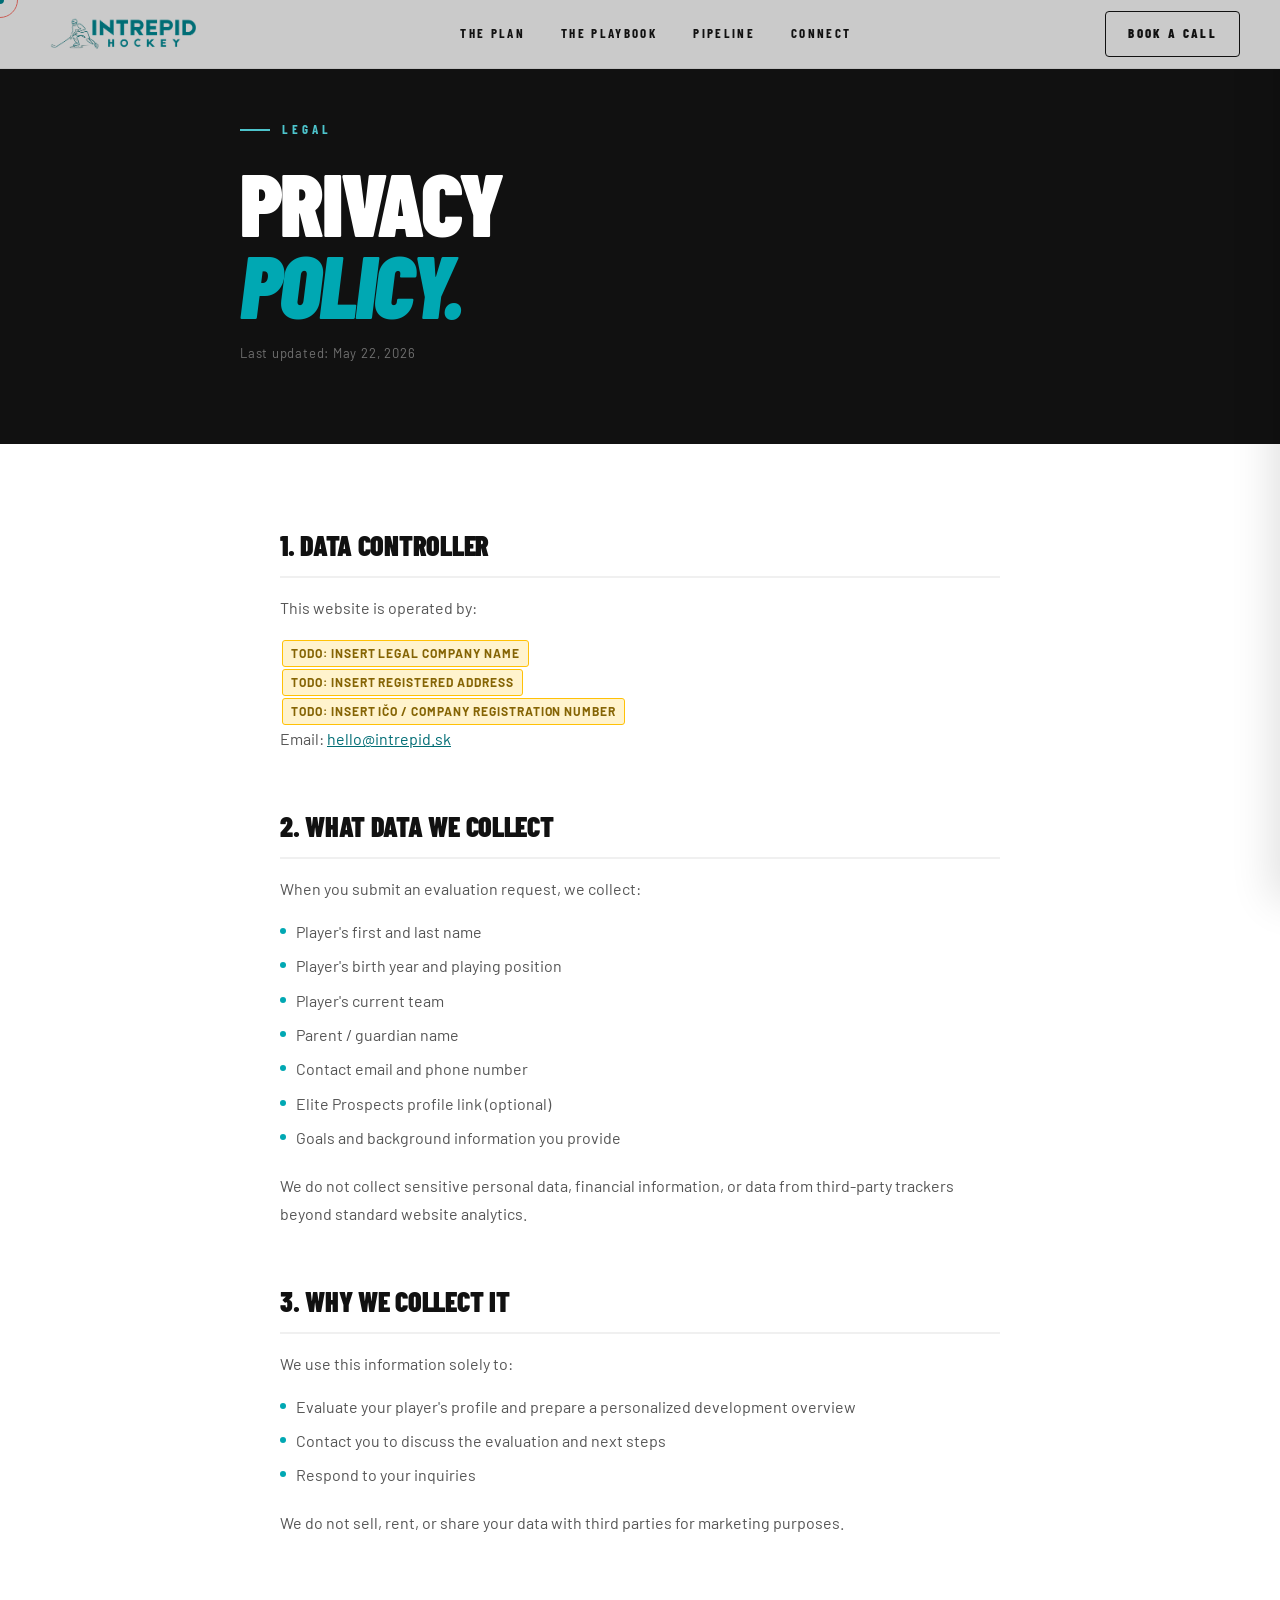
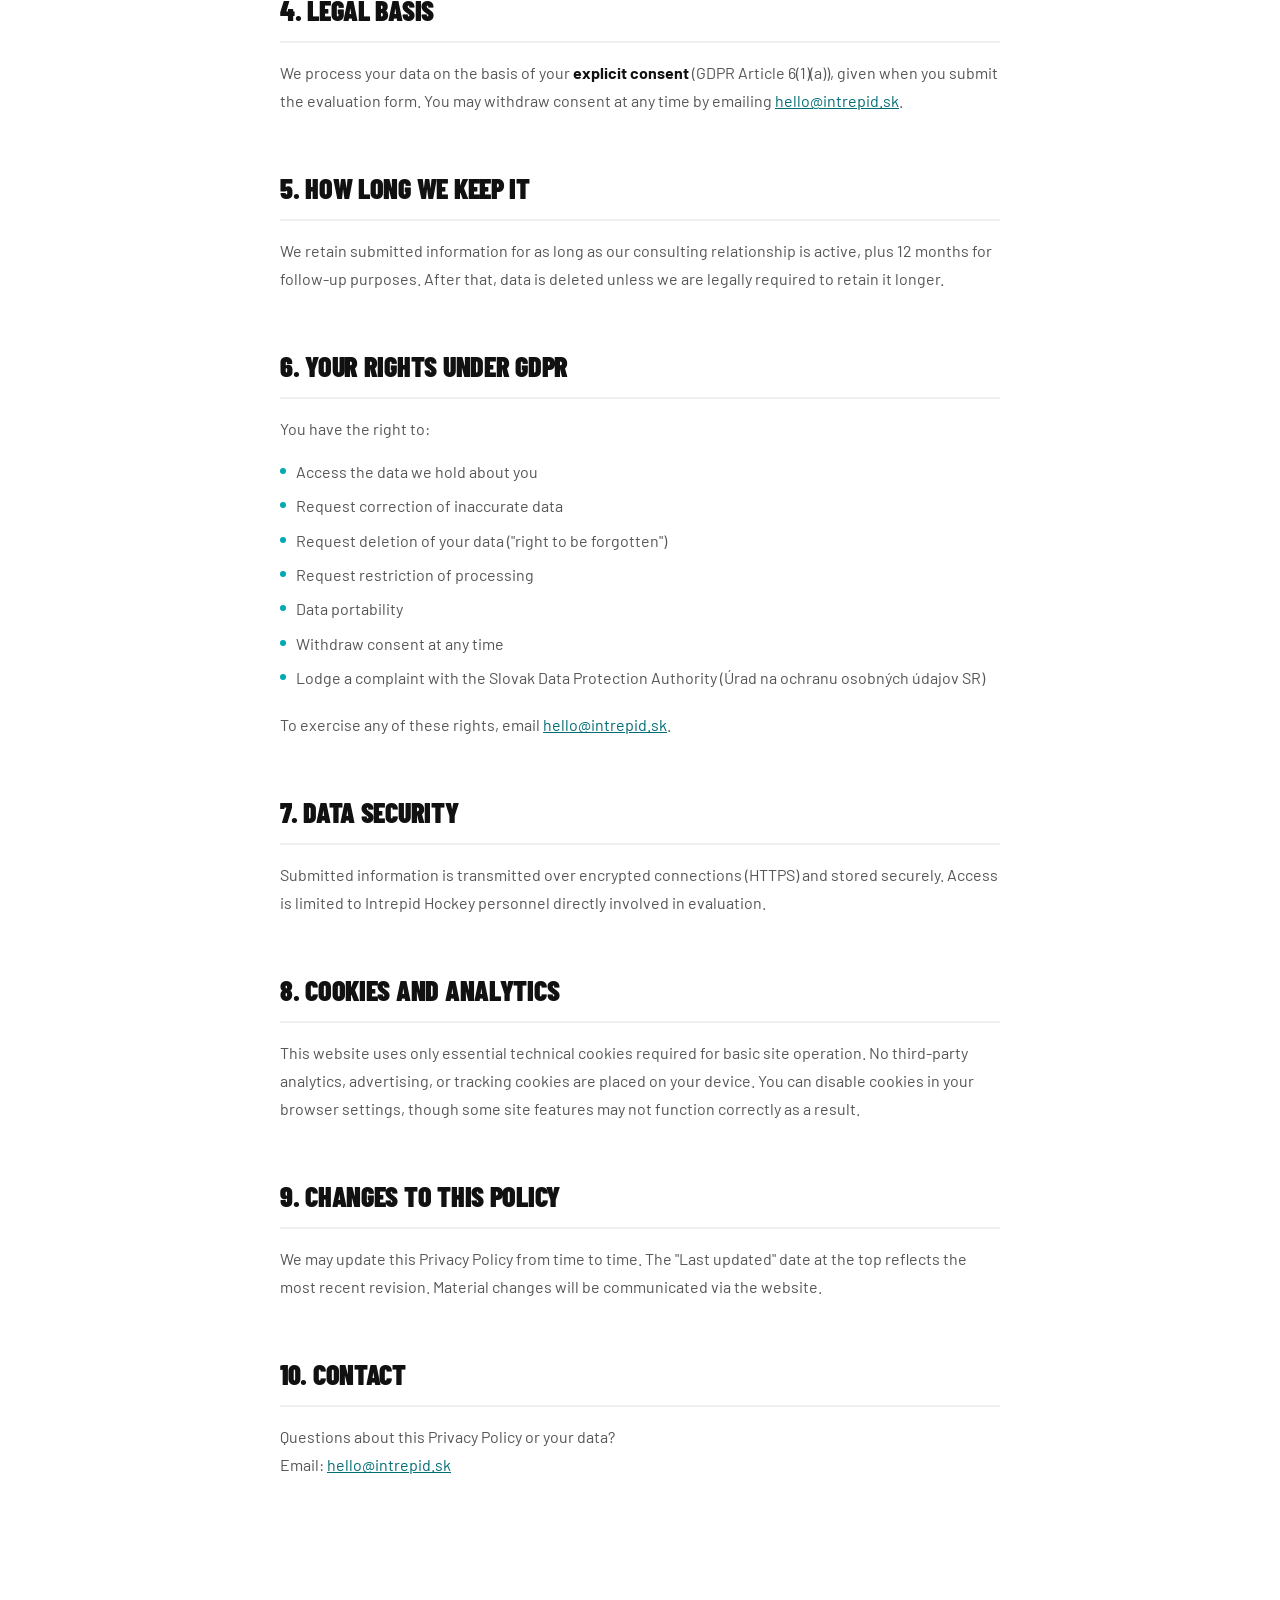
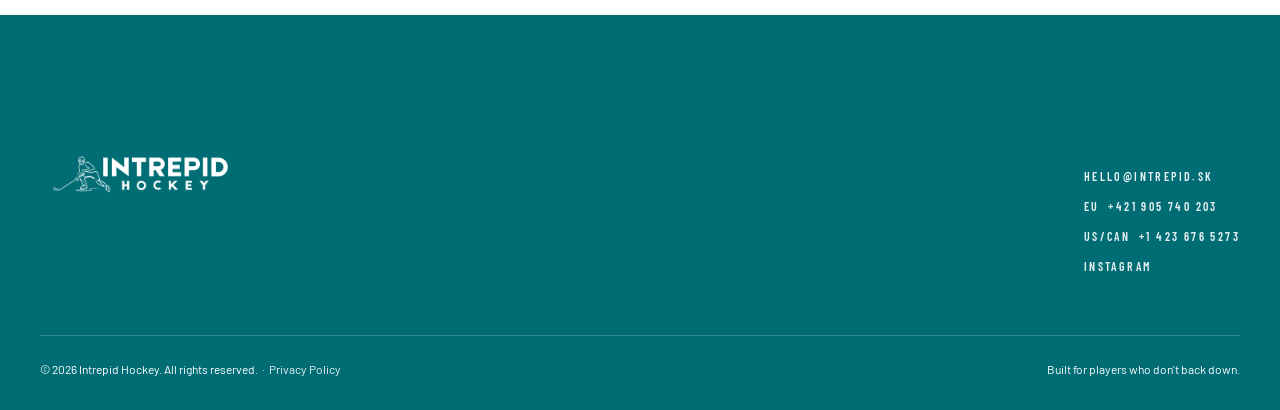
==== commit ed266a40: "fix: apply approved audit fixes (a11y, perf, robustness, SEO) Accessibility & robustness - Honest Pa" ====
--- a/privacy-policy.html
+++ b/privacy-policy.html
@@ -5,9 +5,7 @@
   <meta name="viewport" content="width=device-width, initial-scale=1.0">
   <title>Privacy Policy — Intrepid Hockey</title>
   <meta name="description" content="Privacy Policy for Intrepid Hockey — how we collect, use and protect your personal data.">
-  <link rel="preconnect" href="https://fonts.googleapis.com">
-  <link rel="preconnect" href="https://fonts.gstatic.com" crossorigin>
-  <link href="https://fonts.googleapis.com/css2?family=Barlow+Condensed:wght@300;400;500;600;700;800;900&display=swap" rel="stylesheet">
+  <link rel="canonical" href="https://www.intrepid.sk/privacy-policy.html">
   <link rel="stylesheet" href="style.css">
   <style>
     /* ── Privacy Policy page — prose layout ──────────────────── */
@@ -113,8 +111,19 @@
       .pp-body { padding: 48px 24px 80px; }
     }
   </style>
+
+  <!-- No-JS fallback: keep content visible and cursor normal if scripts don't run -->
+  <noscript>
+    <style>
+      .reveal, .reveal-stagger > * { opacity: 1; transform: none; }
+      body { cursor: auto; }
+      .cursor-dot, .cursor-ring { display: none; }
+    </style>
+  </noscript>
 </head>
 <body>
+
+  <a class="skip-link" href="#main">Skip to content</a>
 
   <!-- Custom cursor -->
   <div class="cursor-dot" aria-hidden="true"></div>
@@ -146,7 +155,7 @@
 
   <!-- Mobile drawer -->
   <div class="mobile-nav" id="mobile-nav" aria-hidden="true">
-    <nav>
+    <nav aria-label="Mobile navigation">
       <a href="index.html#services">The Plan</a>
       <a href="index.html#process">The Playbook</a>
       <a href="index.html#players">Pipeline</a>
@@ -173,7 +182,7 @@
   </section>
 
   <!-- ── BODY ─────────────────────────────────────────────── -->
-  <main class="pp-body">
+  <main class="pp-body" id="main">
     <div class="pp-body-inner">
 
       <h2>1. Data Controller</h2>
--- a/style.css
+++ b/style.css
@@ -68,14 +68,12 @@
 
   --font-display: 'Barlow Condensed', sans-serif;
   --font-body:    'Barlow', sans-serif;
-
-  --marquee-duration: 28s;
 }
 
 /* ── RESET ────────────────────────────────────────────────── */
 *, *::before, *::after { box-sizing: border-box; margin: 0; padding: 0; }
 
-html { scroll-behavior: smooth; }
+html { scroll-behavior: smooth; scroll-padding-top: 80px; }
 
 html, body {
   background: var(--white);
@@ -102,6 +100,25 @@
 :focus:not(:focus-visible) { outline: none; }
 img { display: block; max-width: 100%; }
 ul { list-style: none; }
+
+/* ── SKIP TO CONTENT ──────────────────────────────────────── */
+/* Hidden off-screen until focused via keyboard */
+.skip-link {
+  position: absolute;
+  left: 8px; top: -56px;
+  z-index: 1000;
+  background: var(--neutral-900);
+  color: #fff;
+  font-family: var(--font-display);
+  font-weight: 700;
+  font-size: 14px;
+  letter-spacing: 0.08em;
+  text-transform: uppercase;
+  padding: 12px 20px;
+  border-radius: 4px;
+  transition: top .2s ease;
+}
+.skip-link:focus { top: 8px; }
 
 /* ── CUSTOM CURSOR ────────────────────────────────────────── */
 .cursor-dot,
@@ -207,8 +224,8 @@
   flex-direction: column;
   justify-content: center;
   gap: 5px;
-  width: 40px;
-  height: 40px;
+  width: 44px;
+  height: 44px;
   padding: 8px;
   background: none;
   border: none;
@@ -384,7 +401,6 @@
 }
 
 @keyframes rise { to { transform: translateY(0); } }
-@keyframes fadeIn { from { opacity: 0; } to { opacity: 1; } }
 
 .word-static > span {
   transform: translateY(0);
@@ -439,28 +455,9 @@
   gap: 0.42em;
   white-space: nowrap;
 }
-.hero-manifesto .mf-dot { color: var(--teal-600); margin-left: -0.02em; }
-
 /* Row 2 — italic + outlined */
 .hero-manifesto .mf-row-2 .mf-line { color: var(--teal-600); font-style: italic; }
 .hero-manifesto .mf-row-2 .word:not(.stroke) > span { color: var(--teal-600); }
-
-.hero-manifesto .mf-arrow {
-  display: inline-flex;
-  align-items: center;
-  width: clamp(60px, 8vw, 130px);
-  height: 1em;
-  margin: 0 0.05em;
-  color: var(--teal-600);
-}
-.hero-manifesto .mf-arrow svg { width: 100%; height: auto; overflow: visible; }
-.hero-manifesto .mf-arrow svg path,
-.hero-manifesto .mf-arrow svg polyline {
-  stroke-dasharray: 260;
-  stroke-dashoffset: 260;
-  animation: drawPath 1.4s cubic-bezier(.8,0,.2,1) 2.6s forwards;
-}
-@keyframes drawPath { to { stroke-dashoffset: 0; } }
 
 /* Row 1 — OLD → RULES swap */
 .hero-manifesto .mf-swap {
@@ -519,9 +516,9 @@
   opacity: 0;
   animation: ringPulse 2.8s cubic-bezier(.16,1,.3,1) infinite;
 }
-.r1 { width: 1.1em; height: 1.1em; animation-delay: 3.2s;  }
-.r2 { width: 1.6em; height: 1.6em; animation-delay: 3.55s; }
-.r3 { width: 2.1em; height: 2.1em; animation-delay: 3.9s;  }
+.r1 { width: 1.1em; height: 1.1em; animation-delay: 1.2s;  }
+.r2 { width: 1.6em; height: 1.6em; animation-delay: 1.55s; }
+.r3 { width: 2.1em; height: 2.1em; animation-delay: 1.9s;  }
 @keyframes ringPulse {
   0%   { opacity: 0; transform: translate(-50%,-50%) scale(0.4); }
   18%  { opacity: 0.5; }
@@ -681,7 +678,7 @@
   font-size: 11px;
   letter-spacing: 0.3em;
   text-transform: uppercase;
-  color: var(--neutral-500);
+  color: #6d6d6d;
   z-index: 3;
 }
 .hero-scroll-line {
@@ -723,32 +720,6 @@
   .hero-subline { flex-direction: column; align-items: flex-start; }
 }
 
-/* ── MARQUEE ──────────────────────────────────────────────── */
-.marquee {
-  background: var(--neutral-900);
-  color: #fff;
-  padding: 30px 0;
-  overflow: hidden;
-  border-top: 1px solid var(--neutral-800);
-  border-bottom: 1px solid var(--neutral-800);
-}
-.marquee-track {
-  display: flex;
-  gap: 60px;
-  animation: marquee var(--marquee-duration) linear infinite;
-  white-space: nowrap;
-  width: max-content;
-  font-family: var(--font-display);
-  font-weight: 900;
-  font-size: clamp(36px, 5vw, 64px);
-  letter-spacing: -0.02em;
-  text-transform: uppercase;
-}
-.marquee-item { display: flex; align-items: center; gap: 60px; }
-.marquee-item .dot { width: 18px; height: 18px; border-radius: 50%; background: var(--teal-400); flex-shrink: 0; }
-.marquee-item .outline { -webkit-text-stroke: 2px #fff; color: transparent; }
-@keyframes marquee { to { transform: translateX(-50%); } }
-
 /* ── SECTION SHARED ───────────────────────────────────────── */
 .section-head {
   display: flex;
@@ -1268,7 +1239,7 @@
 /* ── HONEST PATH ──────────────────────────────────────────── */
 .honest-path {
   padding: 120px 40px;
-  background: var(--teal-400);
+  background: var(--teal-600);
 }
 .honest-path-inner {
   max-width: 900px;
@@ -1663,7 +1634,7 @@
 .founder-caption {
   font-size: 12px;
   letter-spacing: 0.06em;
-  color: var(--neutral-400);
+  color: var(--neutral-600);
   font-style: italic;
   text-align: center;
 }
@@ -1784,7 +1755,7 @@
   font-size: 13px;
   letter-spacing: 0.2em;
   text-transform: uppercase;
-  color: var(--neutral-400);
+  color: var(--neutral-600);
   margin-top: 20px;
 }
 /* Desktop: separator dot visible, line break hidden */
@@ -1954,7 +1925,7 @@
 }
 .eval-field select option { background: var(--neutral-800); color: var(--white); }
 .eval-field input::placeholder,
-.eval-field textarea::placeholder { color: rgba(255,255,255,0.2); }
+.eval-field textarea::placeholder { color: rgba(255,255,255,0.4); }
 .eval-field input:focus,
 .eval-field select:focus,
 .eval-field textarea:focus {
@@ -2217,16 +2188,6 @@
 
 /* Quote */
 .endorse-quote { margin-top: 0; }
-.endorse-qmark {
-  font-family: var(--font-display);
-  font-size: clamp(72px, 9vw, 120px);
-  font-weight: 900;
-  line-height: 0.6;
-  color: var(--teal-400);
-  margin-bottom: 16px;
-  display: block;
-  letter-spacing: -0.04em;
-}
 .endorse-quote p {
   font-family: var(--font-display);
   font-weight: 300;
@@ -2351,7 +2312,7 @@
 @media (max-width: 600px) {
   .footer { padding: 40px 20px 24px; }
   .footer-inner { flex-direction: column; align-items: flex-start; }
-  .footer-bottom { flex-direction: column; gap: 6px; }
+  .footer-bottom { flex-direction: column; gap: 16px; }
 }
 
 /* ── REVEAL ON SCROLL ─────────────────────────────────────── */
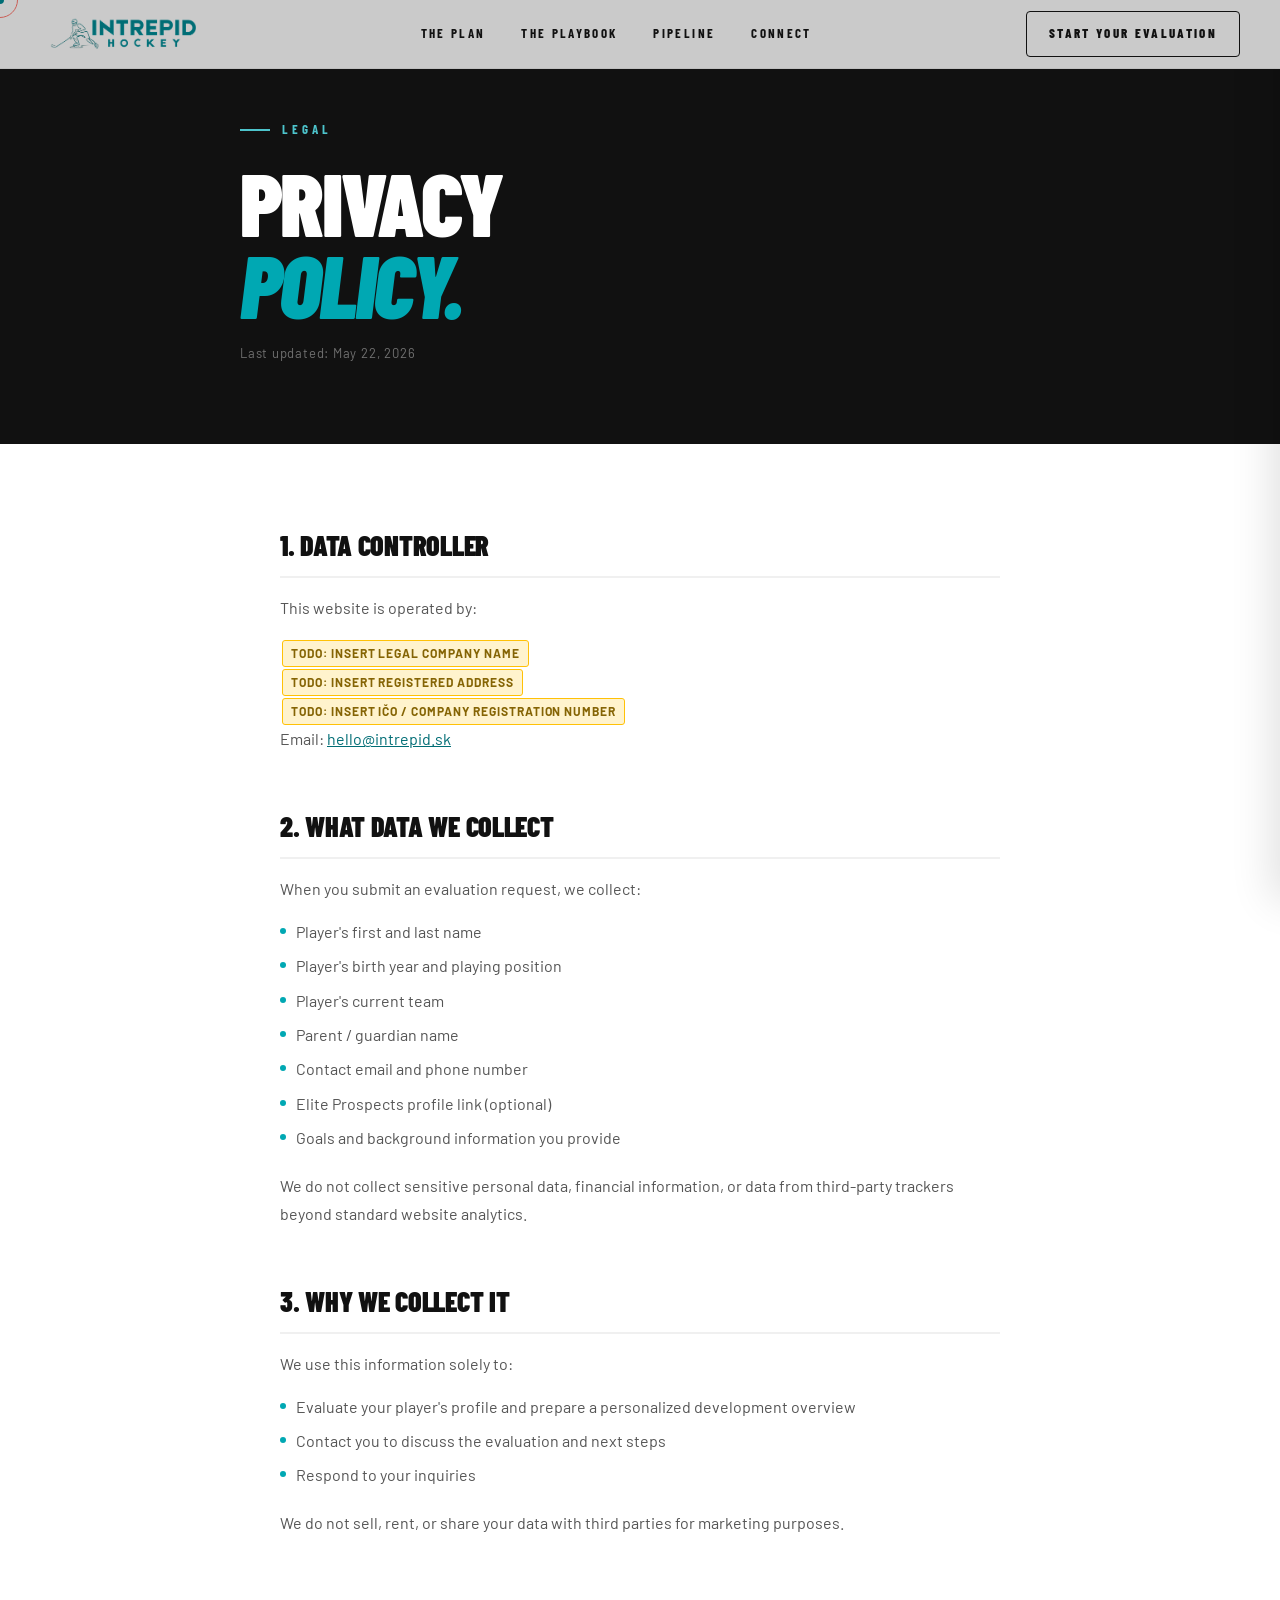
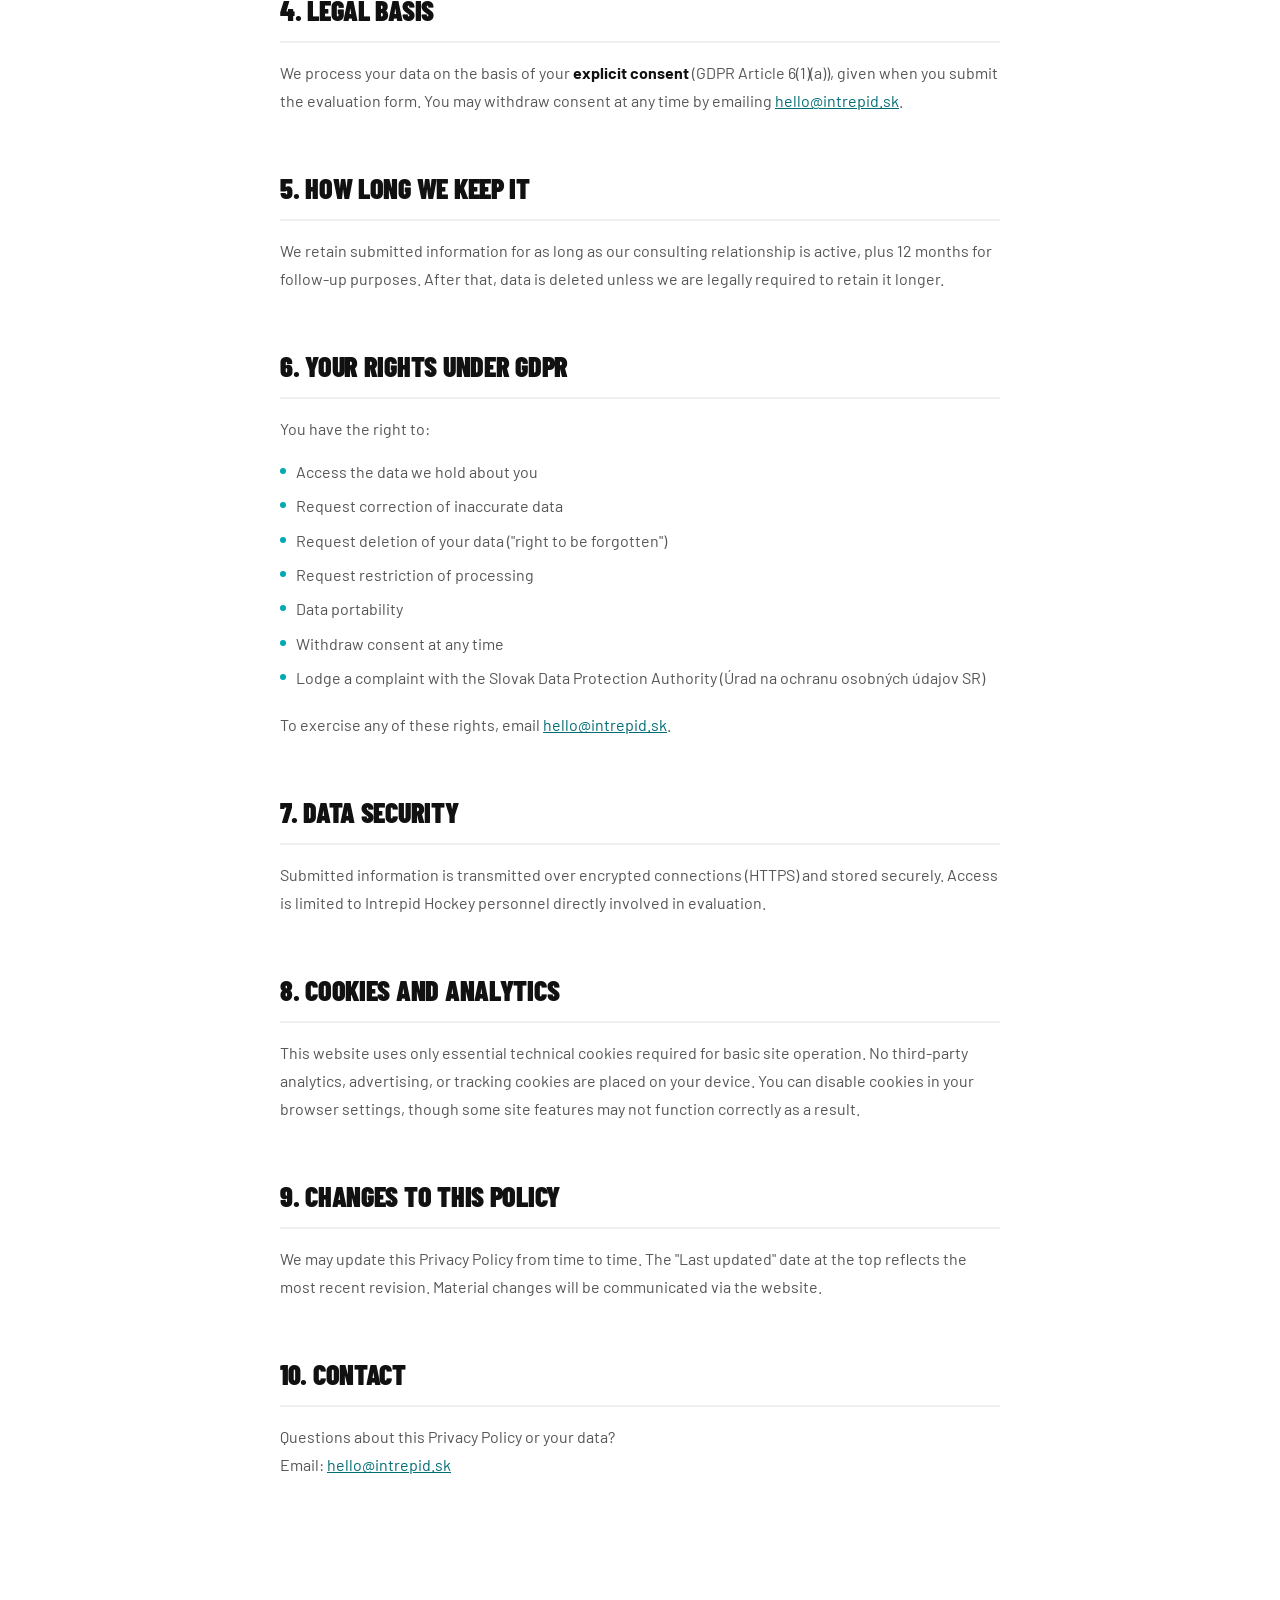
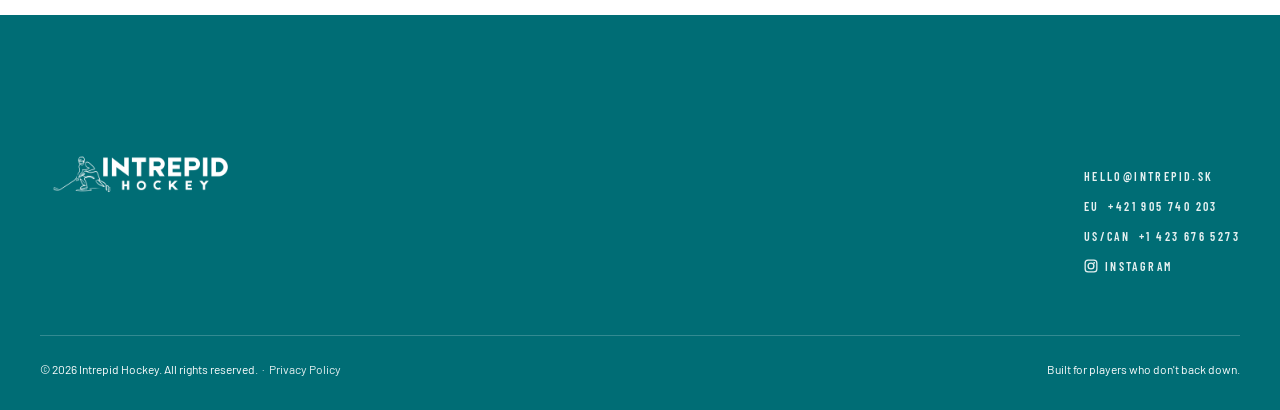
==== commit 7753f199: "align: unify privacy + thank-you nav CTA to Start Your Evaluation, remove drawer CTA buttons, add fo" ====
--- a/privacy-policy.html
+++ b/privacy-policy.html
@@ -142,8 +142,7 @@
         <a href="index.html#contact">Connect</a>
       </div>
       <div class="nav-right">
-        <!-- TODO: Replace href with actual booking URL -->
-        <a href="index.html#evaluation" class="nav-cta">Book a call</a>
+        <a href="index.html#evaluation" class="nav-cta">Start Your Evaluation</a>
         <button class="nav-hamburger" aria-label="Open navigation menu" aria-expanded="false" aria-controls="mobile-nav">
           <span></span>
           <span></span>
@@ -160,11 +159,6 @@
       <a href="index.html#process">The Playbook</a>
       <a href="index.html#players">Pipeline</a>
       <a href="index.html#contact">Connect</a>
-      <!-- TODO: Replace href with actual booking URL -->
-      <a href="index.html#evaluation" class="btn btn-ghost">
-        Book a call
-        <svg class="arrow" width="16" height="16" viewBox="0 0 24 24" fill="none" stroke="currentColor" stroke-width="2.2" stroke-linecap="round" stroke-linejoin="round" aria-hidden="true"><line x1="5" y1="12" x2="19" y2="12"/><polyline points="13 6 19 12 13 18"/></svg>
-      </a>
     </nav>
   </div>
   <div class="mobile-nav-overlay" aria-hidden="true"></div>
@@ -266,7 +260,8 @@
         <a href="mailto:hello@intrepid.sk">hello@intrepid.sk</a>
         <a href="tel:+421905740203">EU &nbsp;+421 905 740 203</a>
         <a href="tel:+14236765273">US/CAN &nbsp;+1 423 676 5273</a>
-        <a href="https://www.instagram.com/intrepidhockey/" target="_blank" rel="noopener noreferrer">Instagram</a>
+        <a href="https://www.instagram.com/intrepidhockey/" target="_blank" rel="noopener noreferrer">
+          <svg width="14" height="14" viewBox="0 0 24 24" fill="none" stroke="currentColor" stroke-width="2.2" stroke-linecap="round" stroke-linejoin="round" aria-hidden="true" style="vertical-align:-2px;margin-right:7px"><rect x="2" y="2" width="20" height="20" rx="5" ry="5"/><circle cx="12" cy="12" r="5"/><circle cx="17.5" cy="6.5" r="1.5" fill="currentColor" stroke="none"/></svg>Instagram</a>
       </div>
     </div>
     <div class="footer-bottom">
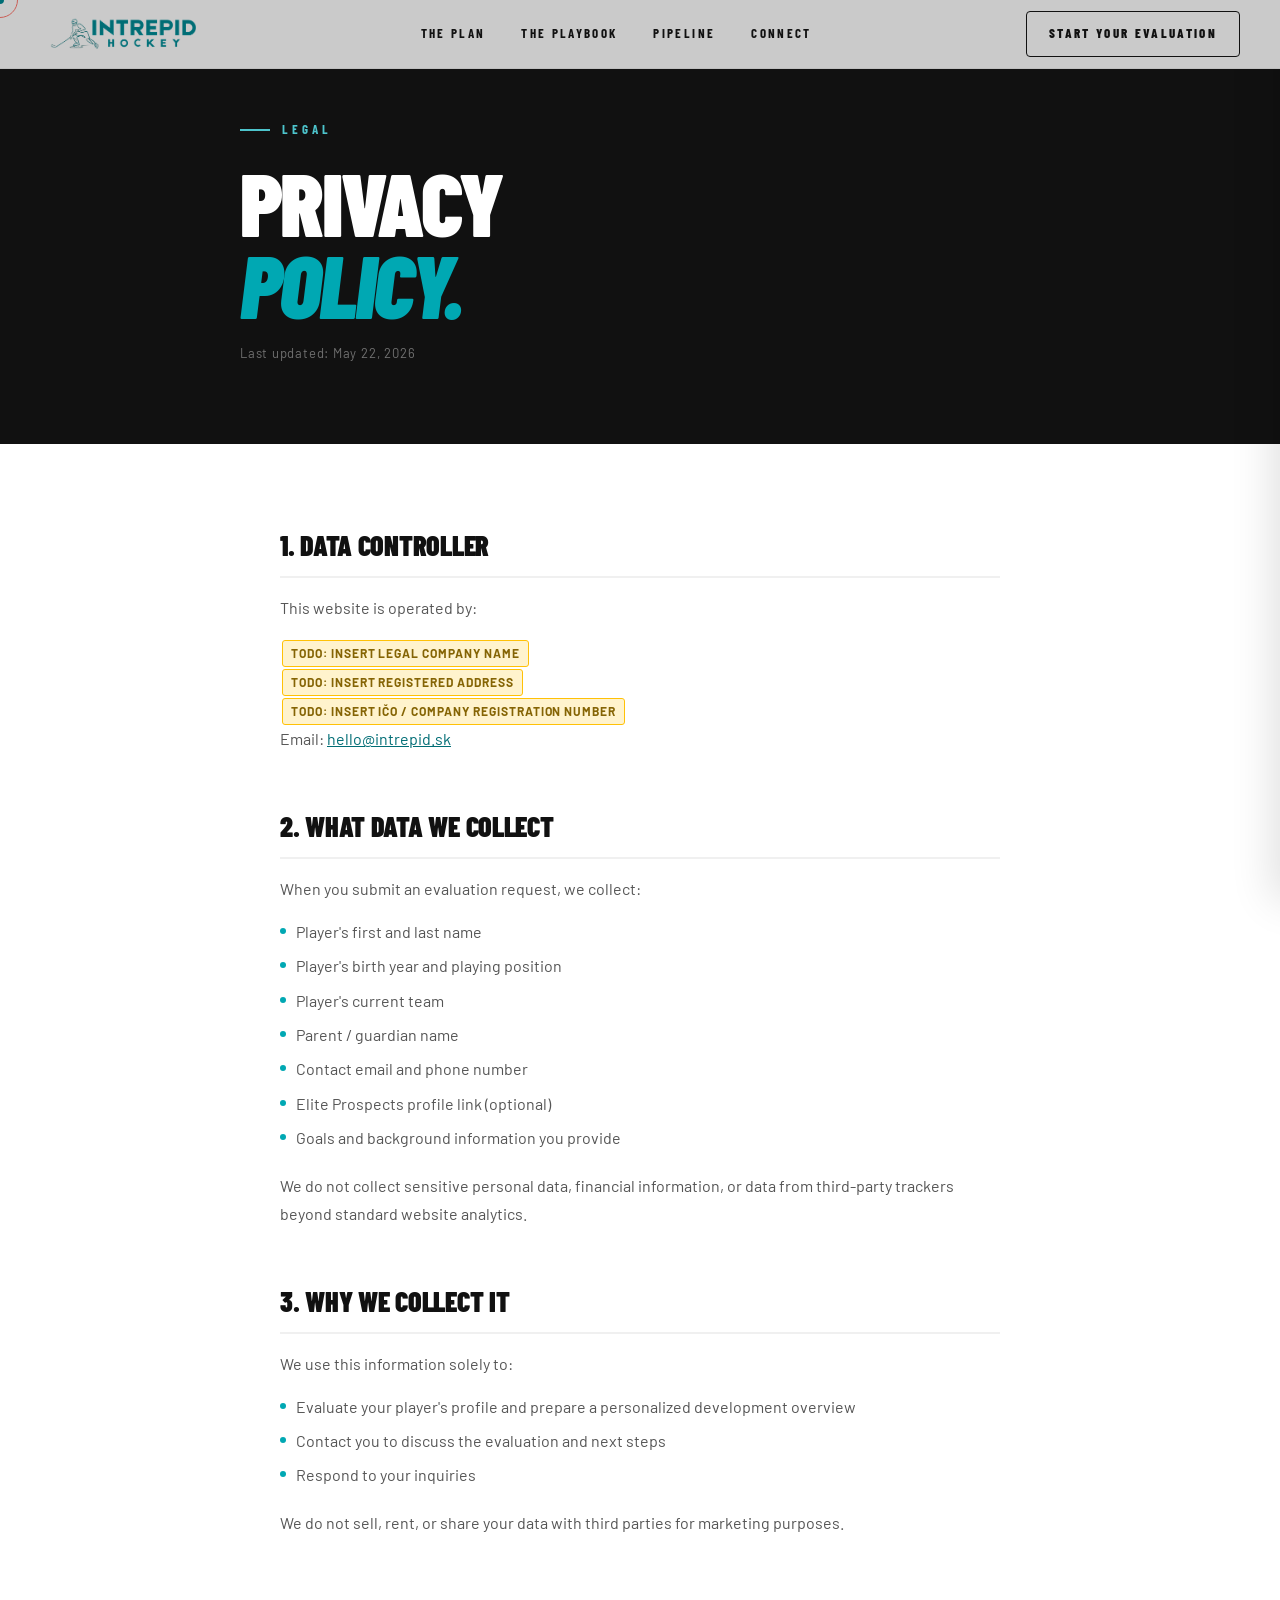
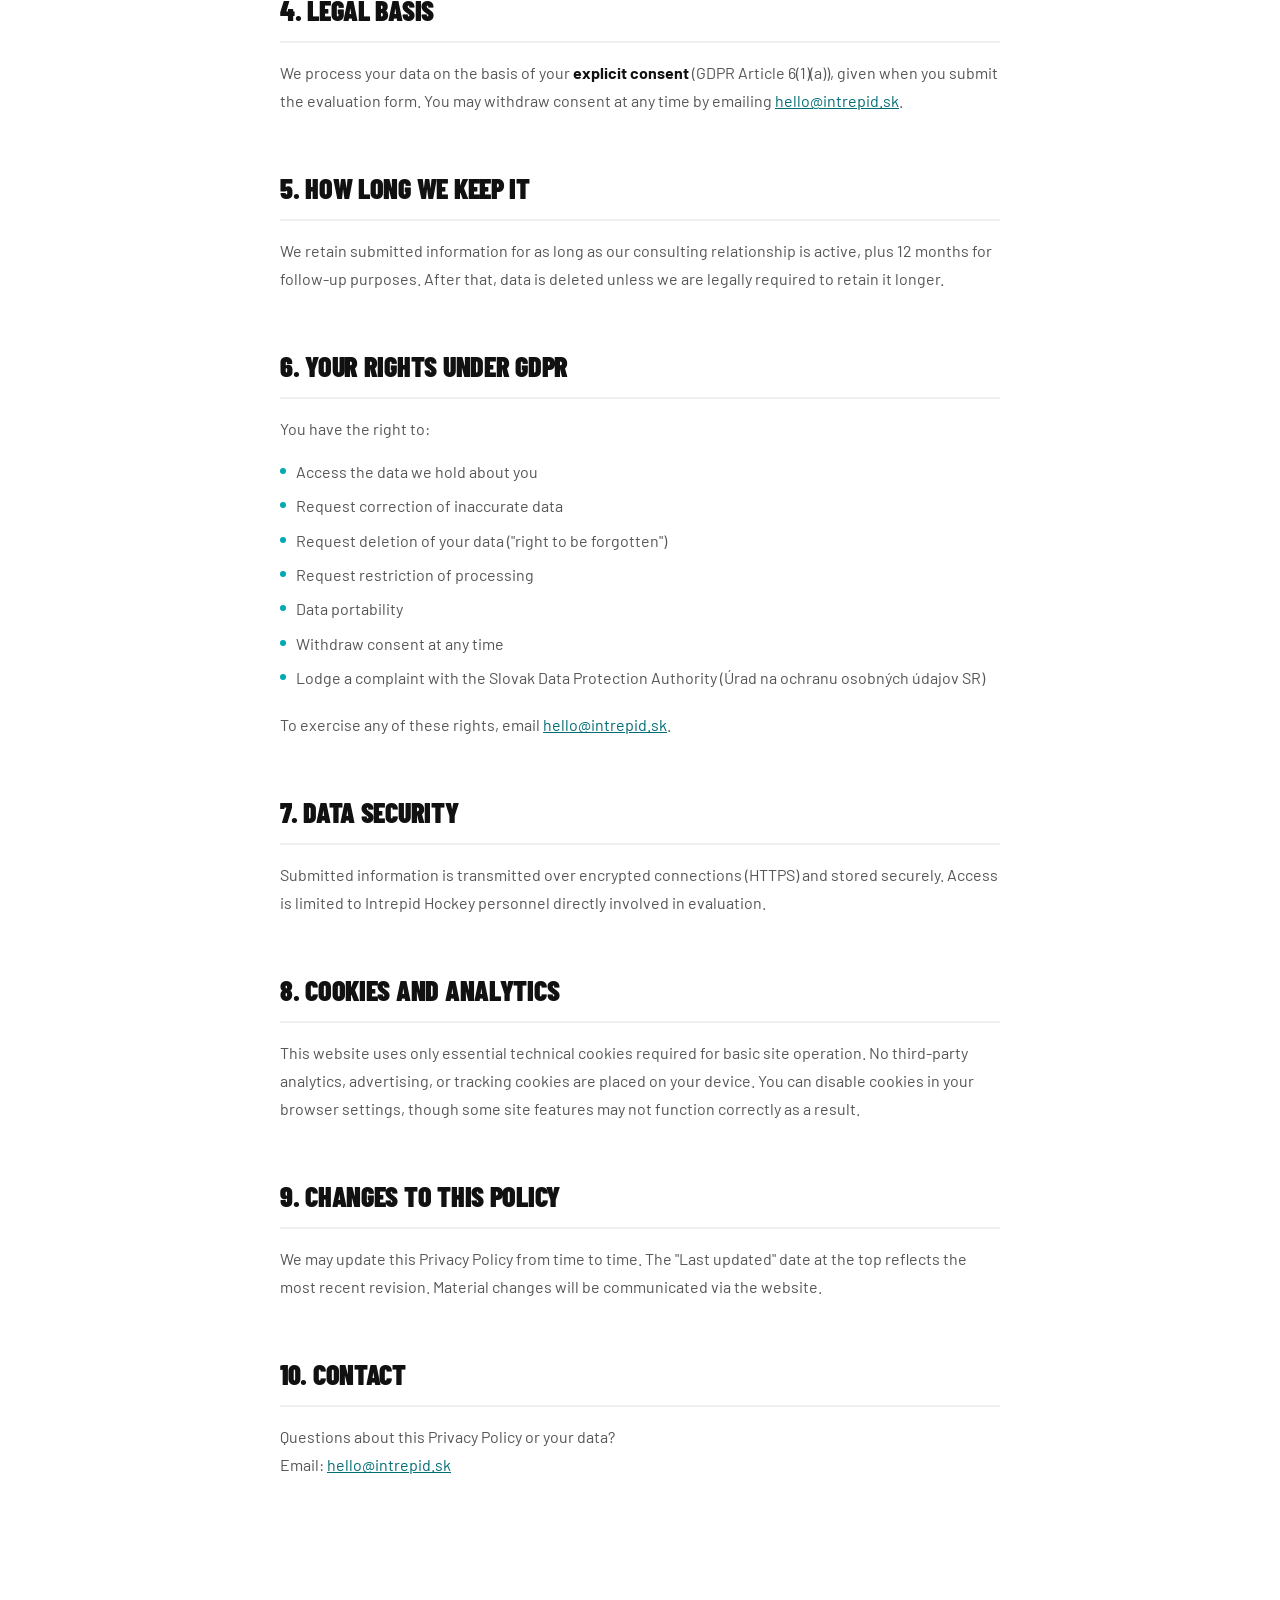
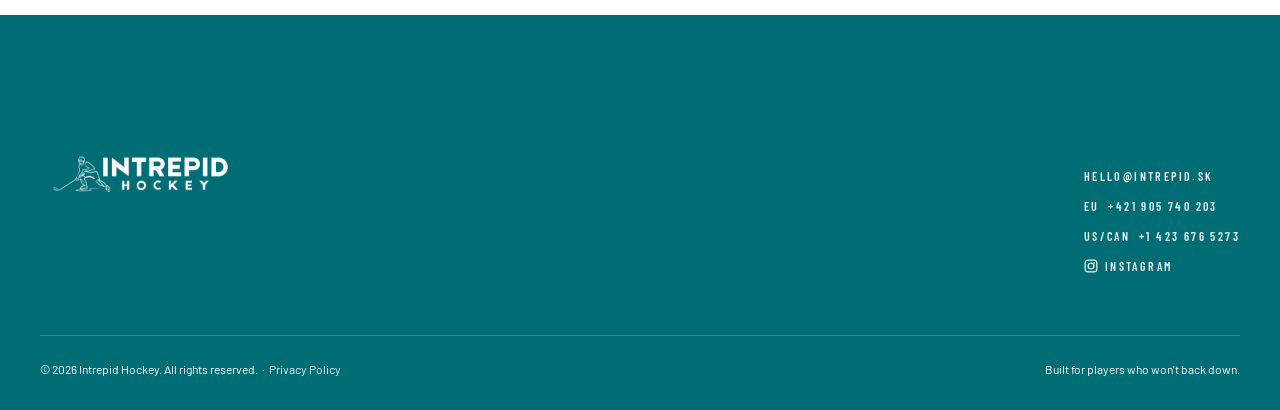
==== commit 60b6eb5f: "Global replace: dont back down -> wont back down across all HTML files Co-Authored-By: Claude Sonnet" ====
--- a/privacy-policy.html
+++ b/privacy-policy.html
@@ -1,4 +1,4 @@
-<!DOCTYPE html>
+﻿<!DOCTYPE html>
 <html lang="en">
 <head>
   <meta charset="UTF-8">
@@ -266,7 +266,7 @@
     </div>
     <div class="footer-bottom">
       <span>© 2026 Intrepid Hockey. All rights reserved. &nbsp;·&nbsp; <a href="privacy-policy.html" class="footer-privacy-link">Privacy Policy</a></span>
-      <span>Built for players who don't back down.</span>
+      <span>Built for players who won't back down.</span>
     </div>
   </footer>
 
--- a/style.css
+++ b/style.css
@@ -850,7 +850,7 @@
 /* ── PROCESS ──────────────────────────────────────────────── */
 .process {
   padding: 140px 40px;
-  background: var(--neutral-900);
+  background: var(--neutral-850);
   color: #fff;
   overflow: hidden;
 }
@@ -1160,7 +1160,7 @@
 @media (max-width: 768px) {
   /* Give items an explicit bg so the transition has a defined start value */
   .acc-item {
-    background-color: var(--neutral-900);
+    background-color: var(--neutral-850);
     transition: background-color 250ms ease-out,
                 border-color      250ms ease-out;
   }
@@ -1297,6 +1297,64 @@
 @media (max-width: 880px) {
   .honest-path { padding: 80px 20px; }
   .honest-path-heading { margin-bottom: 32px; }
+}
+
+/* ── PROMISE PATH ─────────────────────────────────────────── */
+.promise-path {
+  padding: 120px 40px;
+  background: var(--teal-600);
+}
+.promise-path-inner {
+  max-width: 900px;
+  margin: 0 auto;
+}
+.promise-path-eyebrow {
+  font-family: var(--font-display);
+  font-weight: 700;
+  font-size: 12px;
+  letter-spacing: 0.26em;
+  text-transform: uppercase;
+  color: rgba(255,255,255,0.85);
+  margin-bottom: 28px;
+  display: flex;
+  align-items: center;
+  gap: 12px;
+}
+.promise-path-eyebrow::before {
+  content: "";
+  display: block;
+  width: 36px;
+  height: 2px;
+  background: rgba(255,255,255,0.4);
+  flex-shrink: 0;
+}
+.promise-path-heading {
+  font-family: var(--font-display);
+  font-weight: 900;
+  font-size: clamp(44px, 6.5vw, 88px);
+  line-height: 1;
+  letter-spacing: -0.03em;
+  text-transform: uppercase;
+  color: var(--white);
+  margin-bottom: 44px;
+}
+.promise-path-accent {
+  color: var(--neutral-900);
+  font-style: italic;
+}
+.promise-path-body {
+  font-size: clamp(16px, 1.6vw, 19px);
+  line-height: 1.8;
+  color: rgba(255,255,255,0.92);
+  max-width: 720px;
+}
+.promise-path-body strong {
+  color: var(--white);
+  font-weight: 700;
+}
+@media (max-width: 880px) {
+  .promise-path { padding: 80px 20px; }
+  .promise-path-heading { margin-bottom: 32px; }
 }
 
 /* ── PLAYERS ──────────────────────────────────────────────── */
@@ -1784,6 +1842,28 @@
   margin-bottom: 0;
 }
 
+/* Promise block */
+.cta-promise {
+  max-width: 560px;
+  margin: 56px auto 56px;
+  text-align: left;
+}
+.cta-promise-heading {
+  font-family: var(--font-body);
+  font-weight: 700;
+  font-size: clamp(17px, 1.6vw, 21px);
+  letter-spacing: 0.01em;
+  color: var(--neutral-900);
+  margin: 0 0 14px;
+  line-height: 1.3;
+}
+.cta-promise-body {
+  font-size: clamp(15px, 1.4vw, 18px);
+  color: var(--neutral-600);
+  line-height: 1.75;
+  margin: 0;
+}
+
 /* Buttons */
 .cta-actions {
   margin-top: 40px;
@@ -1804,7 +1884,7 @@
 /* ── EVALUATION FORM ──────────────────────────────────────── */
 .eval {
   padding: 120px 40px;
-  background: var(--neutral-900);
+  background: var(--neutral-850);
   color: var(--white);
 }
 
@@ -2031,127 +2111,106 @@
   background: var(--neutral-850);
   padding: 100px 40px;
 }
+
+/* Desktop: named-area grid — heading+quote+attr on left, photo on right */
 .fv-inner {
-  max-width: 1200px;
+  max-width: 1100px;
   margin: 0 auto;
-}
-.family-verdict .section-num { color: var(--teal-400); }
-.family-verdict .section-num::before { background: var(--teal-400); }
+  display: grid;
+  grid-template-columns: 55fr 45fr;
+  grid-template-rows: auto auto auto;
+  grid-template-areas:
+    "heading heading"
+    "quote   photo"
+    "attr    photo";
+  column-gap: 80px;
+}
 
 .fv-heading {
+  grid-area: heading;
   font-family: var(--font-display);
   font-weight: 900;
-  font-size: clamp(40px, 5.5vw, 72px);
+  font-size: clamp(40px, 5vw, 68px);
   line-height: 0.92;
   letter-spacing: -0.03em;
   text-transform: uppercase;
   color: var(--white);
-  text-align: center;
-  margin-top: 0;
-  margin-bottom: 64px;
+  margin: 0 0 36px;
 }
 .fv-heading-accent { color: var(--teal-400); font-style: italic; }
 
-/* Two-column grid */
-.fv-grid {
-  position: relative;
-  display: grid;
-  grid-template-columns: 1fr 1fr;
-  gap: 64px;
-  align-items: start;
-}
-/* Subtle vertical divider between the two items */
-.fv-grid::before {
-  content: "";
-  position: absolute;
-  top: 0; bottom: 0;
-  left: calc(50% - 32px);
-  width: 1px;
-  background: rgba(255,255,255,0.06);
-  pointer-events: none;
-}
-
-/* Individual testimonial */
-.fv-item {
-  display: flex;
-  flex-direction: column;
-  gap: 28px;
-}
-
 /* Quote block */
-.fv-quote { margin: 0; }
+.fv-quote {
+  grid-area: quote;
+  margin: 0 0 28px;
+  padding-left: 28px;
+  border-left: 3px solid var(--teal-400);
+}
 .fv-quote p {
-  font-family: var(--font-display);
-  font-weight: 300;
-  font-size: clamp(17px, 1.8vw, 22px);
-  line-height: 1.55;
+  font-family: var(--font-body);
+  font-weight: 400;
+  font-size: 17px;
+  line-height: 1.75;
   color: rgba(255,255,255,0.82);
-}
-
-/* Native-language pull quote */
-.fv-native {
-  border-left: 2px solid var(--teal-400);
-  padding-left: 16px;
-}
-.fv-native-quote {
-  font-family: var(--font-display);
-  font-weight: 600;
-  font-size: 14px;
-  letter-spacing: 0.06em;
-  color: var(--teal-300);
   font-style: italic;
-}
-
-/* Attribution */
+  margin: 0 0 14px;
+}
+.fv-quote p:last-child { margin-bottom: 0; }
+
+/* Attribution line */
 .fv-attr {
-  display: flex;
-  align-items: flex-start;
-  gap: 16px;
-}
-.fv-avatar {
-  width: 48px; height: 48px;
-  flex-shrink: 0;
-  border-radius: 50%;
-  overflow: hidden;
-  border: 1px solid rgba(255,255,255,0.08);
-}
-.fv-avatar svg { width: 100%; height: 100%; display: block; }
-.fv-attr-body { flex: 1; }
-.fv-name {
-  font-family: var(--font-display);
-  font-weight: 900;
-  font-size: 18px;
-  letter-spacing: 0.04em;
-  text-transform: uppercase;
-  color: var(--teal-400);
-  line-height: 1;
-}
-.fv-credentials {
-  margin-top: 8px;
+  grid-area: attr;
   font-family: var(--font-display);
   font-weight: 500;
-  font-size: 13px;
-  letter-spacing: 0.07em;
-  text-transform: uppercase;
-  color: rgba(255,255,255,0.6);
-  line-height: 1.6;
-}
-.fv-credentials span { display: inline; }
-.fv-credential-sep { color: rgba(255,255,255,0.18); padding: 0 3px; }
-
-/* Separator between family-verdict and pro-verdict */
-.family-verdict + .endorse {
-  border-top: 1px solid rgba(255,255,255,0.06);
-}
-
-@media (max-width: 1023px) {
-  .fv-grid { grid-template-columns: 1fr; gap: 56px; }
-  .fv-grid::before { display: none; }
-  .fv-heading { text-align: left; }
+  font-size: 15px;
+  letter-spacing: 0.08em;
+  text-transform: uppercase;
+  color: rgba(255,255,255,0.5);
+  margin: 0;
+  padding-left: 28px;
+}
+
+/* Photo — no crop, full natural proportions */
+.fv-photo {
+  grid-area: photo;
+  margin-top: -80px;
+  align-self: center;
+  background-color: var(--neutral-850);
+}
+.fv-photo img {
+  width: 100%;
+  height: auto;
+  display: block;
+  border-radius: 4px;
+}
+
+/* No separator — section butts up against endorse */
+.honest-path + .endorse { border-top: none; }
+
+/* ── RESPONSIVE ──────────────────────────────────────────── */
+@media (max-width: 860px) {
+  .fv-inner {
+    grid-template-columns: 1fr;
+    grid-template-rows: auto;
+    grid-template-areas:
+      "heading"
+      "photo"
+      "quote"
+      "attr";
+    row-gap: 36px;
+  }
+  .fv-heading { margin-bottom: 0; }
+  .fv-photo { margin-top: 0; align-self: start; }
+  .fv-attr { padding-left: 0; margin-top: -20px; }
+  .fv-attr-break { display: block; }
 }
 @media (max-width: 640px) {
   .family-verdict { padding: 72px 24px; }
-  .fv-heading { margin-bottom: 44px; }
+  .fv-quote { padding-left: 18px; }
+}
+@media (max-width: 768px) {
+  .family-verdict { padding-top: 48px; }
+  .fv-quote { margin-bottom: 18px; }
 }
 
 /* ── ENDORSEMENT ─────────────────────────────────────────── */
@@ -2160,107 +2219,142 @@
   padding: 100px 40px;
 }
 .endorse-inner {
-  max-width: 860px;
+  max-width: 1100px;
   margin: 0 auto;
-}
+  display: grid;
+  grid-template-columns: 240px 1fr;
+  gap: 80px;
+  align-items: start;
+}
+
+/* Left column — identity panel */
+.endorse-person {
+  display: flex;
+  flex-direction: column;
+}
+.endorse-avatar {
+  height: clamp(74px, 9.2vw, 125px);   /* locked to heading height */
+  width: clamp(69px, 8.54vw, 116px);   /* = height × (464÷500), exact aspect ratio */
+  object-fit: cover;
+  object-position: top center;
+  flex-shrink: 0;
+  border-radius: 4px;
+  display: block;
+  margin-bottom: 20px;
+  filter: contrast(1.05);
+  border: 1px solid rgba(255,255,255,0.08);
+}
+.endorse-name {
+  font-family: var(--font-display);
+  font-weight: 900;
+  font-size: clamp(28px, 2.8vw, 38px);
+  letter-spacing: -0.01em;
+  text-transform: uppercase;
+  color: var(--white);
+  line-height: 0.95;
+  margin-bottom: 0;
+}
+.endorse-divider {
+  height: 2px;
+  background: var(--teal-400);
+  margin: 18px 0 24px;
+  width: 40px;
+}
+.endorse-roles {
+  display: flex;
+  flex-direction: column;
+  gap: 20px;
+}
+.endorse-role {
+  display: flex;
+  flex-direction: row;
+  align-items: flex-start;
+  gap: 12px;
+  font-family: var(--font-display);
+  font-weight: 500;
+  font-size: 11px;
+  letter-spacing: 0.08em;
+  text-transform: uppercase;
+  color: rgba(255,255,255,0.5);
+  line-height: 1.5;
+}
+.endorse-cred-text {
+  display: flex;
+  flex-direction: column;
+  gap: 2px;
+}
+.endorse-cred-line2 {
+  color: rgba(255,255,255,0.32);
+}
+.endorse-logo {
+  width: 40px;               /* fixed column — both logos share same axis */
+  height: 28px;
+  object-fit: contain;
+  object-position: center;   /* logo centred within the fixed 40×28 box */
+  filter: grayscale(1) brightness(8) opacity(0.45);
+  flex-shrink: 0;
+  display: block;
+}
+
+/* Right column — heading + quote */
 .endorse-content {
   display: flex;
   flex-direction: column;
-}
-
-/* Section label override for dark bg */
+  padding-top: 4px;
+}
 .endorse .section-num { color: var(--teal-400); }
 .endorse .section-num::before { background: var(--teal-400); }
 
-/* Heading */
 .endorse-heading {
   font-family: var(--font-display);
   font-weight: 900;
-  font-size: clamp(40px, 5.5vw, 72px);
+  font-size: clamp(40px, 5vw, 68px);
   line-height: 0.92;
   letter-spacing: -0.03em;
   text-transform: uppercase;
   color: var(--white);
-  margin-top: 0;
-  margin-bottom: 40px;
+  margin: 0 0 36px;
 }
 .endorse-heading-accent { color: var(--teal-400); font-style: italic; }
 
-/* Quote */
-.endorse-quote { margin-top: 0; }
+.endorse-quote {
+  margin: 0;
+  padding-left: 28px;
+  border-left: 3px solid var(--teal-400);
+}
 .endorse-quote p {
-  font-family: var(--font-display);
-  font-weight: 300;
-  font-size: clamp(20px, 2.4vw, 30px);
-  line-height: 1.45;
-  color: rgba(255,255,255,0.88);
-  letter-spacing: 0.01em;
-}
-
-/* Attribution */
-.endorse-attr {
-  margin-top: 48px;
-  display: flex;
-  flex-direction: column;
-  align-items: flex-start;
-  gap: 16px;
-}
-.endorse-avatar {
-  width: 64px;
-  height: 64px;
-  border-radius: 50%;
-  object-fit: cover;
-  object-position: top center;
-  filter: grayscale(35%) contrast(1.05) brightness(0.9);
-  flex-shrink: 0;
-  border: 1px solid rgba(255,255,255,0.1);
-}
-.endorse-attr-body { flex: 1; }
-.endorse-name {
-  font-family: var(--font-display);
-  font-weight: 900;
-  font-size: 20px;
-  letter-spacing: 0.04em;
-  text-transform: uppercase;
-  color: var(--teal-400);
-  line-height: 1;
-}
-.endorse-divider {
-  height: 1px;
-  background: rgba(255,255,255,0.1);
-  margin: 12px 0;
-  width: 100%;
-}
-.endorse-roles {
-  display: flex;
-  flex-direction: column;
-  gap: 8px;
-}
-.endorse-role {
-  display: flex;
-  align-items: center;
-  gap: 10px;
-  font-family: var(--font-display);
-  font-weight: 500;
-  font-size: 13px;
-  letter-spacing: 0.07em;
-  text-transform: uppercase;
-  color: rgba(255,255,255,0.6);
-  line-height: 1.3;
-}
-.endorse-logo {
-  height: 20px;
-  width: auto;
-  max-width: 40px;
-  object-fit: contain;
-  filter: grayscale(1) brightness(8) opacity(0.3);
-  flex-shrink: 0;
-}
-
+  font-family: var(--font-body);
+  font-weight: 400;
+  font-size: clamp(18px, 1.8vw, 22px);
+  line-height: 1.75;
+  color: rgba(255,255,255,0.82);
+  font-style: italic;
+}
+
+@media (max-width: 860px) {
+  .endorse-inner { grid-template-columns: 1fr; gap: 48px; }
+  .endorse-person { flex-direction: row; align-items: flex-start; gap: 20px; }
+  .endorse-avatar { height: 90px; flex-shrink: 0; margin-bottom: 0; }
+  /* Reorder: heading+quote first, photo+attribution second */
+  .endorse-content { order: 1; }
+  .endorse-person  { order: 2; }
+}
 @media (max-width: 640px) {
   .endorse { padding: 72px 24px; }
-  .endorse-attr { flex-direction: column; align-items: flex-start; gap: 16px; }
-}
+  .endorse-person { flex-direction: column; align-items: flex-start; }
+  .endorse-avatar {
+    width: 98px;             /* 140px − 30% */
+    height: auto;            /* natural proportions — full image, no crop */
+    object-fit: unset;
+    object-position: unset;
+    display: block;
+    margin: 0 0 8px;         /* photo → name */
+  }
+  .endorse-divider { margin: 6px 0 10px; }   /* name → divider → credentials */
+  .endorse-roles   { gap: 6px; }             /* between credential rows */
+  .endorse-quote { padding-left: 18px; }
+}
+
 
 /* ── FOOTER ───────────────────────────────────────────────── */
 .footer {
